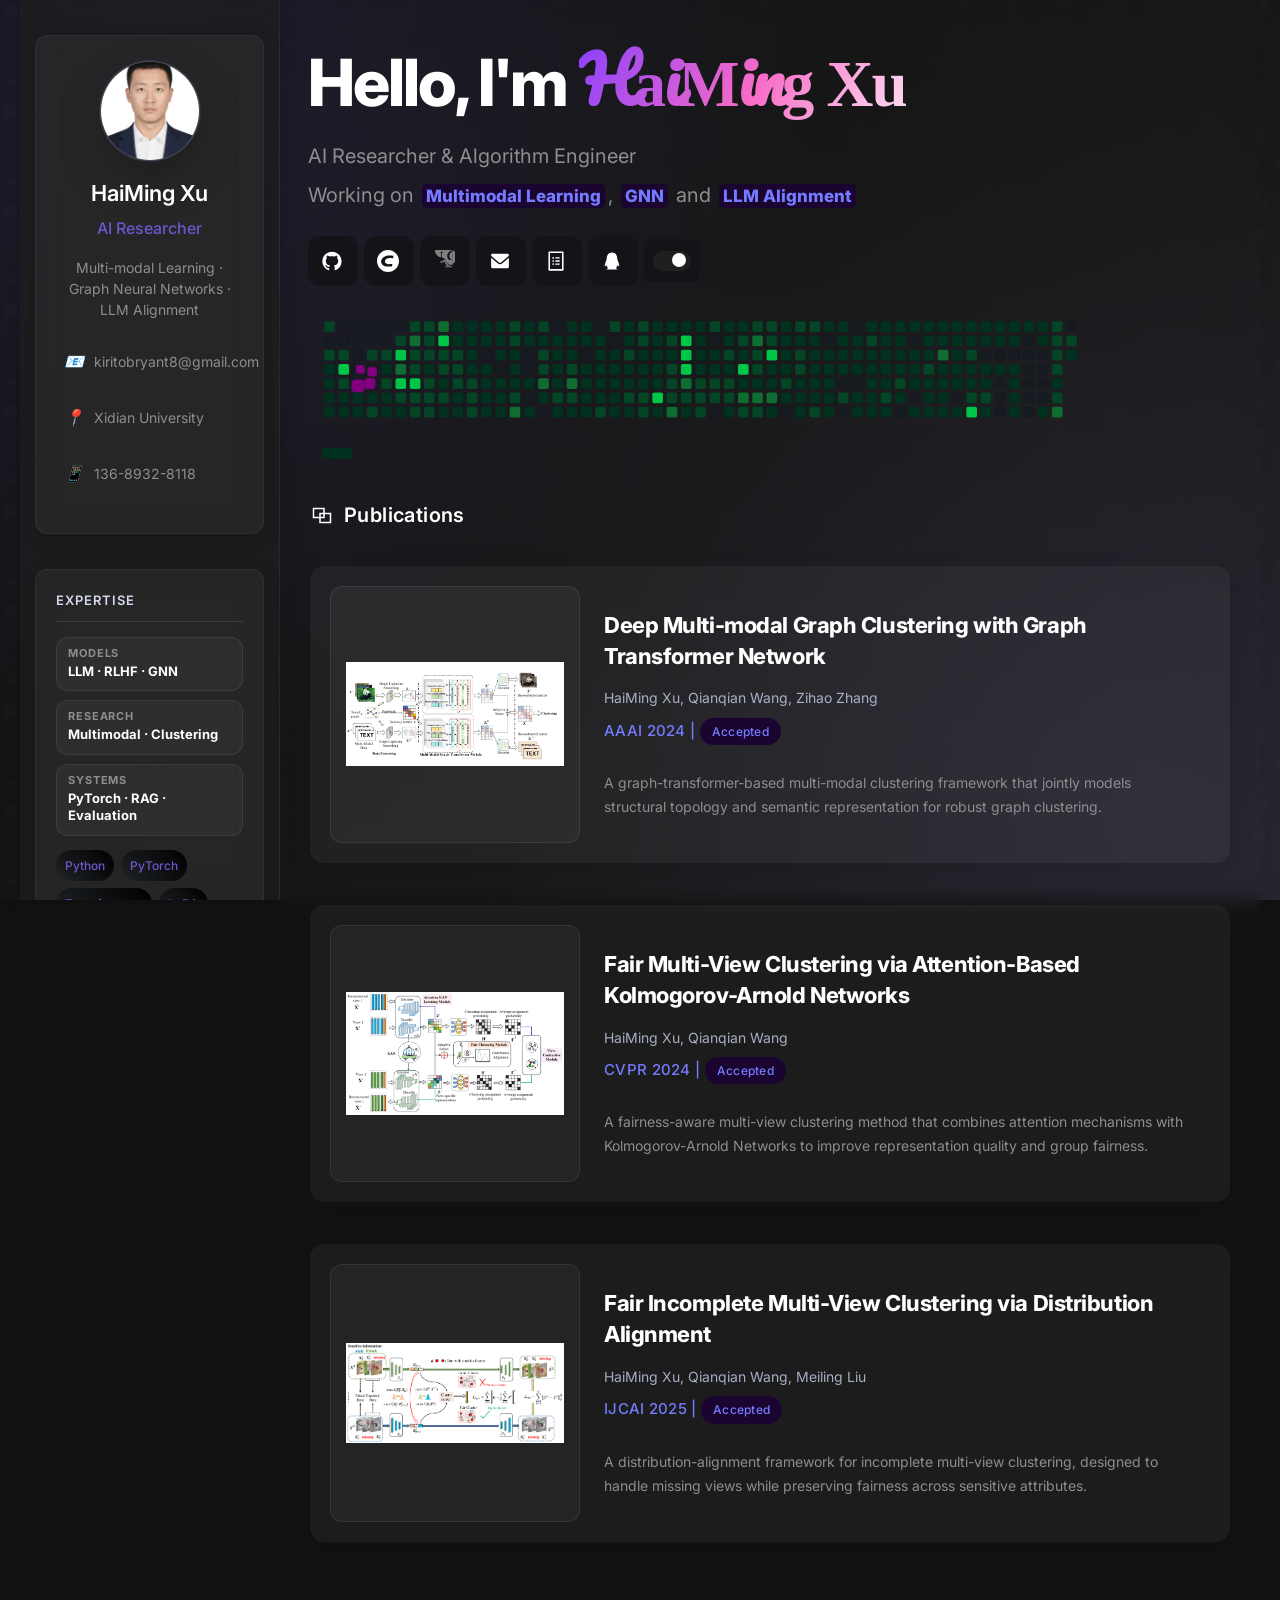
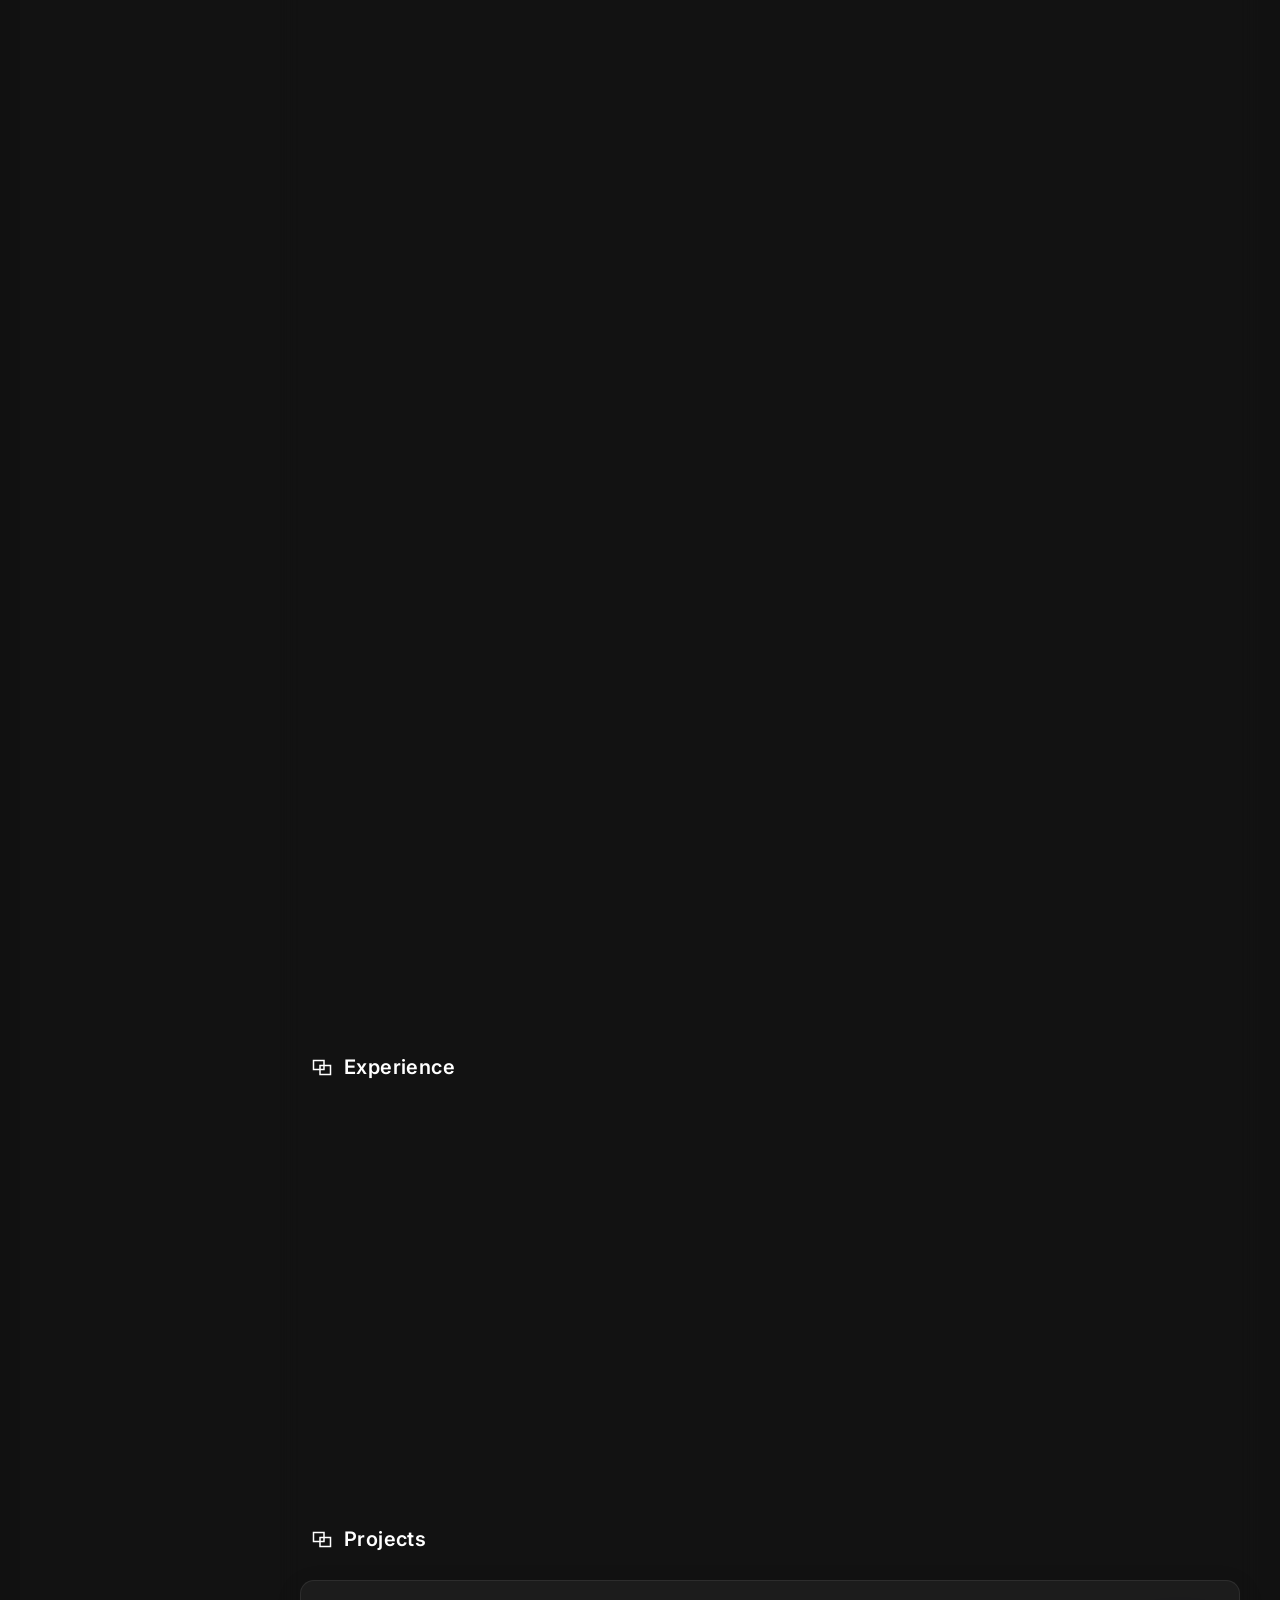
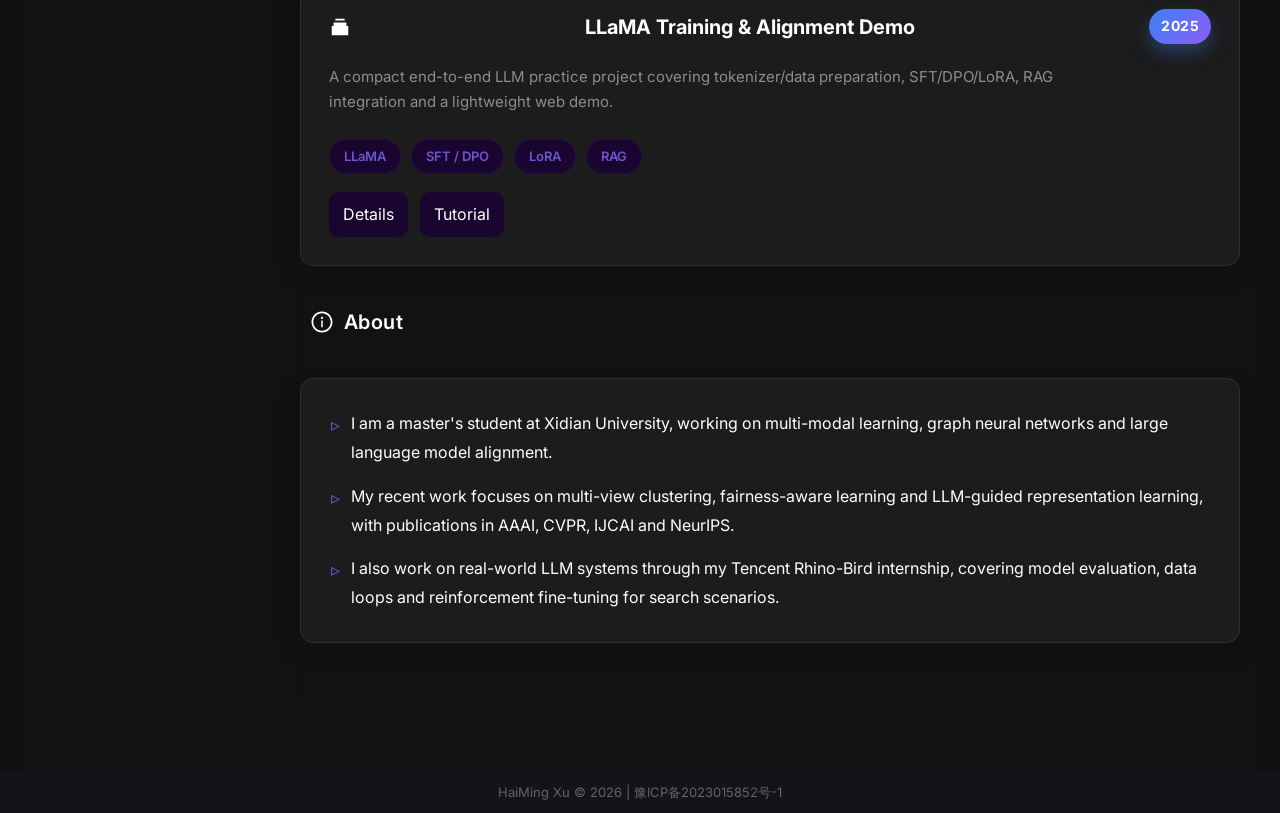
==== index.html @ 6a9a220e "fix: move site files to repo root for GitHub Pages" ====
<!DOCTYPE html>
<html lang="en" data-theme="Dark">

<head class="zyyo.net">

	<meta charset="utf-8">
	<meta http-equiv="X-UA-Compatible" content="IE=edge">
	<title>
		HaiMing Xu | AI Researcher </title>
	<link rel="icon" href="./static/img/favicon.ico">
	<meta name="description" content="HaiMing Xu's personal homepage, focusing on multi-modal learning, graph neural networks and LLM alignment.">
	<meta name="keywords" content="HaiMing Xu,AI Researcher,Multi-modal Learning,Graph Neural Networks,LLM Alignment">
		<meta name="viewport" content="width=device-width, initial-scale=1.0, maximum-scale=1.0, user-scalable=no">
	    <link rel="stylesheet" href="./static/css/style.css">
	    <link rel="stylesheet" href="./static/css/root.css">
		<link rel="stylesheet" href="./static/css/v1-tune.css">
    <link rel="preconnect" href="https://fonts.googleapis.com">
    <link rel="preconnect" href="https://fonts.gstatic.com" crossorigin>
    <link href="https://fonts.googleapis.com/css2?family=Inter:wght@400;500;600;700&display=swap" rel="stylesheet">
	

</head>

<body>
	<div id="particles-js" style="position: fixed; width: 100%; height: 100%; top: 0; left: 0; z-index: -1;"></div>
	<div id="zyyo-loading">
		<div id="zyyo-loading-center">
		</div>
	</div>
	<div class="zyyo-filter"></div>

	<div class="zyyo-main">
		<div class="zyyo-left">
			<!-- 重新设计的左侧栏 -->
			<div class="left-div profile-section">
				<div class="profile-avatar">
					<img src="./static/img/person.jpg" alt="HaiMing Xu">
				</div>
				<h2 class="profile-name">HaiMing Xu</h2>
				<div class="profile-title">AI Researcher</div>
				
				<div class="profile-summary">
					<p>Multi-modal Learning · Graph Neural Networks · LLM Alignment</p>
				</div>
				
				<div class="profile-contact">
					<div class="contact-item">
						<i class="contact-icon">📧</i>
						<span class="contact-text">kiritobryant8@gmail.com</span>
					</div>
					<div class="contact-item">
						<i class="contact-icon">📍</i>
						<span class="contact-text">Xidian University</span>
					</div>
					<div class="contact-item">
						<i class="contact-icon">📱</i>
						<span class="contact-text">136-8932-8118</span>
					</div>
				</div>
			</div>

			<div class="left-div skills-section refined-sidebar">
				<h3 class="section-title">Expertise</h3>
				<div class="stack-list">
					<div class="stack-row"><span>Models</span><b>LLM · RLHF · GNN</b></div>
					<div class="stack-row"><span>Research</span><b>Multimodal · Clustering</b></div>
					<div class="stack-row"><span>Systems</span><b>PyTorch · RAG · Evaluation</b></div>
				</div>
				<div class="skill-tags compact-tags">
					<span class="skill-tag">Python</span>
					<span class="skill-tag">PyTorch</span>
					<span class="skill-tag">Transformers</span>
					<span class="skill-tag">LoRA</span>
					<span class="skill-tag">vLLM</span>
				</div>
			</div>

			<div class="left-div education-section refined-sidebar">
				<h3 class="section-title">Education</h3>
				<div class="timeline premium-timeline">
					<div class="timeline-item">
						<div class="timeline-marker"></div>
						<div class="timeline-content">
							<div class="timeline-date">2024 — Present</div>
							<div class="timeline-title">M.S. Candidate</div>
							<div class="timeline-subtitle">Xidian University · AI Research</div>
						</div>
					</div>
					<div class="timeline-item">
						<div class="timeline-marker"></div>
						<div class="timeline-content">
							<div class="timeline-date">2020 — 2024</div>
							<div class="timeline-title">B.Eng.</div>
							<div class="timeline-subtitle">Data Science & Engineering</div>
						</div>
					</div>
				</div>
			</div>
		</div>
			<div class="zyyo-right">
				<header>
				<div class="index-logo" style="background-image: url(./static/img/person.jpg);">
					<img style="position: absolute;top:-15%;left:-10%;width: 120%; aspect-ratio: 1/1;"
						src="./static/img/logokuang.png">
				</div>
				<div class="welcome">
					Hello, I'm <span class="gradientText">HaiMing Xu</span>
				</div>
					<div class="description">AI Researcher & Algorithm Engineer</div>
					<div class="description">Working on <span class="purpleText textBackground">Multimodal Learning</span>, <span class="purpleText textBackground">GNN</span> and <span class="purpleText textBackground">LLM Alignment</span></div>

				<div class="iconContainer">
						<a class="iconItem" href="https://github.com/kiritobryant" target="_blank" rel="noopener noreferrer" aria-label="Github">
						<svg t="1704870335945" class="icon" viewBox="0 0 1024 1024" version="1.1" xmlns="http://www.w3.org/2000/svg" p-id="2487">
							<path d="M511.6 76.3C264.3 76.2 64 276.4 64 523.5 64 718.9 189.3 885 363.8 946c23.5 5.9 19.9-10.8 19.9-22.2v-77.5c-135.7 15.9-141.2-73.9-150.3-88.9C215 726 171.5 718 184.5 703c30.9-15.9 62.4 4 98.9 57.9 26.4 39.1 77.9 32.5 104 26 5.7-23.5 17.9-44.5 34.7-60.8-140.6-25.2-199.2-111-199.2-213 0-49.5 16.3-95 48.3-131.7-20.4-60.5 1.9-112.3 4.9-120 58.1-5.2 118.5 41.6 123.2 45.3 33-8.9 70.7-13.6 112.9-13.6 42.4 0 80.2 4.9 113.5 13.9 11.3-8.6 67.3-48.8 121.3-43.9 2.9 7.7 24.7 58.3 5.5 118 32.4 36.8 48.9 82.7 48.9 132.3 0 102.2-59 188.1-200 212.9 23.5 23.2 38.1 55.4 38.1 91v112.5c0.8 9 0 17.9 15 17.9 177.1-59.7 304.6-227 304.6-424.1 0-247.2-200.4-447.3-447.5-447.3z"  p-id="2488"></path>
						</svg>
						<div class="iconTip">Github</div>
					</a>
						<a class="iconItem" href="https://blog.csdn.net/kiritobryant?spm=1000.2115.3001.5343" target="_blank" rel="noopener noreferrer" aria-label="CSDN">
						<svg t="1704870588438" class="icon" viewBox="0 0 1024 1024" version="1.1" xmlns="http://www.w3.org/2000/svg" p-id="3174">
							<path d="M512 0c282.784 0 512 229.216 512 512s-229.216 512-512 512S0 794.784 0 512 229.216 0 512 0z m189.952 752l11.2-108.224c-31.904 9.536-100.928 16.128-147.712 16.128-134.464 0-205.728-47.296-195.328-146.304 11.584-110.688 113.152-145.696 232.64-145.696 54.784 0 122.432 8.8 151.296 18.336L768 272.704C724.544 262.24 678.272 256 599.584 256c-203.2 0-388.704 94.88-406.4 263.488C178.336 660.96 303.584 768 535.616 768c80.672 0 138.464-6.432 166.336-16z" p-id="3175"></path>
						</svg>
						<div class="iconTip">CSDN</div>
					</a>
						<a class="iconItem" href="https://scholar.google.com.hk/citations?user=u16NI7QAAAAJ&hl=zh-CN" target="_blank" rel="noopener noreferrer" aria-label="Google Scholar">
						<svg t="1712319361023" class="icon" viewBox="0 0 1024 1024" version="1.1" xmlns="http://www.w3.org/2000/svg">
							<path d="M881.1 702.7c-5.3-9.7-13.3-17.8-25.4-17.8-52.4 0-104.8 0-157.2 0.1-4.5 0-6.3-1.2-7.5-5.8-7.9-29.5-15.2-59.3-25.8-88.1-44.3-120.4-128-201.8-247.5-242.4-7.6-2.6-7.6-2.6-7.9-10.4 0-1.9-0.1-3.8-0.1-5.7 0-58.5 0.1-117-0.1-175.5 0-8.5 2.2-15.9 9.3-21.3 14.7-11.2 29.4-22.4 43.6-34.2 3.3-2.8 4.9-8.3 6.2-12.8 1.7-5.8 0.3-10.5-4.4-13.8-4.3-3-9.1-1.9-13.5 0.6-13.9 8-27.8 16.1-41.7 24.1-1.9 1.1-3.6 2.5-7 4.9 1.8-11.9-2.6-19.1-12.9-19.4-10.3-0.3-14.1 7.6-12.4 19.5-2.3-1.3-3.3-1.6-4.1-2.2-13.4-7.7-26.9-15.4-40.3-23.1-4.7-2.7-9.6-2.3-13.8 1.1-4.2 3.3-5.1 8-3.4 13.1 1.6 4.7 3.9 10.3 7.5 13.2 13.8 11.2 28.2 21.8 42.5 32.6 7.9 5.9 10.3 13.7 10.3 23 0 57.3 0 114.7 0 172 0 2.3 0 4.6-0.2 9.2-3.1-0.5-5.5-0.8-7.8-1.4-81.5-19.2-151-58.7-202.3-123.3-59.8-75.3-84.8-161.5-76.7-257.3 12.9-152.7 95.8-264.9 236.5-322.2 107.6-43.8 216.5-41.8 323.3 4.5 101.8 44.1 173.3 122.8 214.8 227.5 16.6 41.8 25.2 85.5 28.5 130.2 0.5 6.8 0.8 12.2-7.8 14.3-60.4 14.9-114.2 42.2-155.8 89.1-62.9 71-81.7 153.4-56.1 243.5 20.9 73.5 70.8 123.9 142.9 147 25.9 8.3 52.7 12.8 80.7 19.4 0 5.5 0.4 10.3-0.1 15-1.3 13.8-10.7 22.7-25.1 22.8-130.4 0.3-260.8 0.3-391.2 0-19.4 0-29.3-9.7-29.5-29-0.1-10.3-0.1-20.7 0.2-31 0.4-13.8 10.3-25.1 22.4-28.1 9.9-2.4 20.4-3.4 30.6-3.4 121.7-0.2 243.3-0.1 365-0.1 3.3 0 6.6 0 11.8 0-2.3-0.9-3.2-1.3-4.1-1.7-48.2-19.1-82.2-53.7-101-101.9-24.7-63.1-19.5-125.3 12.9-184.4 21.5-39.3 54.2-67.5 92.6-88.9 9.3-5.2 11.1-3.7 11.1 7.1 0 212.2 0 424.3 0 636.5 0 17.4-9.7 27.1-27.2 27.1-90.7 0-181.3 0-272 0.1-4.3 0-8.7 0.4-12.7 1.7-9.9 3.2-15.2 10.9-15.3 21.2 0 10.3 5.3 18.1 15.3 21.3 4.4 1.4 9.2 1.6 13.9 1.6 90.3 0.1 180.7 0 271 0.1 15.7 0 27-8.3 32.4-22.7 3.2-8.7 2.9-18 3-27.1 0.2-230.3 0.1-460.6 0.1-690.9 0-5.2 0-10.5 0.6-15.6 1.9-15.2 9.8-20.6 24.7-17.4 50.1 10.8 95.3 31.6 131.5 69 45.2 46.5 66.4 103.2 62.7 168.8-3.5 62-29.5 114.1-79.9 152.3-8.2 6.3-16.5 12.5-24.9 18.6-3.3 2.4-4.3 5.2-1.3 9.5 5.4 7.9 9.9 16.4 15.1 25.2 47.6 0 95.8 0 144.3 0 0 13.8-0.6 26.9 0.1 39.9 1.8 31.4-16.7 47.8-45.5 45.3-18.3-1.6-34.2-11.7-43.1-28.7-4.8-9.1-7.8-19.1-11.5-28.8zM349.5 513.5c2.8 0.4 4.3 0.7 5.8 0.9 14.8 1.3 29.5 2.2 44.2 4 97.5 12.2 167.6 61.4 209.3 151.2 7.8 16.8 13.5 34.8 19.3 52.5 1.7 5.2 3.5 7.1 9.3 7.1 43.2-0.1 86.3-0.1 129.5 0 2.3 0 4.6 0.3 7 0.5-0.5-4.2-0.6-8.1-1.7-11.8-17.6-59-55.2-101.8-110-129.1-64.9-32.3-133.7-37.6-203.9-22.2-39.4 8.7-75.1 25.5-108.8 47z" fill="#808080"></path>
						</svg>
						<div class="iconTip">谷歌学术</div>
					</a>
						<a class="iconItem" href="mailto:kiritobryant8@gmail.com" aria-label="Mail">
						<svg t="1704870588438" class="icon" viewBox="0 0 1024 1024" version="1.1" xmlns="http://www.w3.org/2000/svg" p-id="3174" >
							<path d="M926.47619 355.644952V780.190476a73.142857 73.142857 0 0 1-73.142857 73.142857H170.666667a73.142857 73.142857 0 0 1-73.142857-73.142857V355.644952l304.103619 257.828572a170.666667 170.666667 0 0 0 220.745142 0L926.47619 355.644952zM853.333333 170.666667a74.044952 74.044952 0 0 1 26.087619 4.778666 72.704 72.704 0 0 1 30.622477 22.186667 73.508571 73.508571 0 0 1 10.678857 17.67619c3.169524 7.509333 5.12 15.652571 5.607619 24.210286L926.47619 243.809524v24.380952L559.469714 581.241905a73.142857 73.142857 0 0 1-91.306666 2.901333l-3.632762-2.925714L97.52381 268.190476v-24.380952a72.899048 72.899048 0 0 1 40.155428-65.292191A72.97219 72.97219 0 0 1 170.666667 170.666667h682.666666z"  p-id="3175"></path>
						</svg>
						<div class="iconTip">Mail</div>
					</a>
					<a class="iconItem" onclick="viewResume('./jianli/resume.pdf')" href="javascript:void(0)">
						<svg t="1705247464964" class="icon" viewBox="0 0 1024 1024" version="1.1" xmlns="http://www.w3.org/2000/svg" p-id="4987" >
							<path d="M832 64H192c-17.7 0-32 14.3-32 32v832c0 17.7 14.3 32 32 32h640c17.7 0 32-14.3 32-32V96c0-17.7-14.3-32-32-32zm-40 824H232V136h560v752zM492 400h184c4.4 0 8-3.6 8-8v-48c0-4.4-3.6-8-8-8H492c-4.4 0-8 3.6-8 8v48c0 4.4 3.6 8 8 8zm0 144h184c4.4 0 8-3.6 8-8v-48c0-4.4-3.6-8-8-8H492c-4.4 0-8 3.6-8 8v48c0 4.4 3.6 8 8 8zm0 144h184c4.4 0 8-3.6 8-8v-48c0-4.4-3.6-8-8-8H492c-4.4 0-8 3.6-8 8v48c0 4.4 3.6 8 8 8zM340 368a40 40 0 1 0 80 0 40 40 0 1 0-80 0zm0 144a40 40 0 1 0 80 0 40 40 0 1 0-80 0zm0 144a40 40 0 1 0 80 0 40 40 0 1 0-80 0z" p-id="4988"></path>
						</svg>
						<div class="iconTip">简历</div>
					</a>
					<a class="iconItem" onclick="pop('./static/img/wxzsm.jpg')" href="javascript:void(0)">
						<svg t="1712319361023" class="icon" viewBox="0 0 1024 1024" version="1.1" xmlns="http://www.w3.org/2000/svg" p-id="1861" ><path d="M824.8 613.2c-16-51.4-34.4-94.6-62.7-165.3C766.5 262.2 689.3 112 511.5 112 331.7 112 256.2 265.2 261 447.9c-28.4 70.8-46.7 113.7-62.7 165.3-34 109.5-23 154.8-14.6 155.8 18 2.2 70.1-82.4 70.1-82.4 0 49 25.2 112.9 79.8 159-26.4 8.1-85.7 29.9-71.6 53.8 11.4 19.3 196.2 12.3 249.5 6.3 53.3 6 238.1 13 249.5-6.3 14.1-23.8-45.3-45.7-71.6-53.8 54.6-46.2 79.8-110.1 79.8-159 0 0 52.1 84.6 70.1 82.4 8.5-1.1 19.5-46.4-14.5-155.8z" p-id="1862"></path></svg>
						<div class="iconTip">微信</div>
					</a>  <a class="switch" href="javascript:void(0)">
						<div class="onoffswitch">
							<input type="checkbox" name="onoffswitch" class="onoffswitch-checkbox" id="myonoffswitch"
								checked>
							<label class="onoffswitch-label" for="myonoffswitch">
								<span class="onoffswitch-inner"></span>
								<span class="onoffswitch-switch"></span>
							</label>
						</div>
					</a>
				</div>

				<div class="tanChiShe">
					<img id="tanChiShe" src="./static/svg/snake-Light.svg" alt="">
				</div>
			</header>

				<content>
				<div class="title">
					<svg t="1705257422086" class="icon" viewBox="0 0 1024 1024" version="1.1" xmlns="http://www.w3.org/2000/svg" p-id="1891">
						<path d="M629.333333 202.666667v213.333333h277.333334v448h-512v-213.333333h-277.333334v-448h512z m213.333334 277.333333h-213.333334v170.666667h-170.666666v149.333333h384v-320z m-277.333334-213.333333h-384v320h213.333334v-170.666667h170.666666v-149.333333z m0 213.333333h-106.666666v106.666667h106.666666v-106.666667z" p-id="1892"></path>
					</svg>
					Publications
				</div>

				<!-- 新的论文展示风格：左侧架构图，右侧信息 -->
				<div class="papers-container">
					<a class="paper-item fade-in-section" href="https://ojs.aaai.org/index.php/AAAI/article/view/32844" target="_blank">
						<div class="paper-image">
							<img src="./static/img/DMGC-GTN.png" alt="Deep Multi-modal Graph Clustering" style="max-height: 180px; object-fit: contain;">
						</div>
						<div class="paper-info">
							<h2>Deep Multi-modal Graph Clustering with Graph Transformer Network</h2>
							<p class="paper-authors">HaiMing Xu, Qianqian Wang, Zihao Zhang</p>
							<p class="paper-conference">AAAI 2024 | <span class="paper-status">Accepted</span></p>
							<p class="paper-abstract">A graph-transformer-based multi-modal clustering framework that jointly models structural topology and semantic representation for robust graph clustering.</p>
						</div>
					</a>

					<a class="paper-item fade-in-section" href="https://cvpr.thecvf.com/virtual/2025/poster/34520" target="_blank">
						<div class="paper-image">
							<img src="./static/img/FMVC.png" alt="Fair Multi-View Clustering" style="max-height: 180px; object-fit: contain;">
						</div>
						<div class="paper-info">
							<h2>Fair Multi-View Clustering via Attention-Based Kolmogorov-Arnold Networks</h2>
							<p class="paper-authors">HaiMing Xu, Qianqian Wang</p>
							<p class="paper-conference">CVPR 2024 | <span class="paper-status">Accepted</span></p>
							<p class="paper-abstract">A fairness-aware multi-view clustering method that combines attention mechanisms with Kolmogorov-Arnold Networks to improve representation quality and group fairness.</p>
						</div>
					</a>

					<a class="paper-item fade-in-section" href="https://www.ijcai.org/proceedings/2025/0710.pdf" target="_blank">
						<div class="paper-image">
							<img src="./static/img/FIMC.png" alt="Fair Incomplete Multi-View Clustering" style="max-height: 180px; object-fit: contain;">
						</div>
						<div class="paper-info">
							<h2>Fair Incomplete Multi-View Clustering via Distribution Alignment</h2>
							<p class="paper-authors">HaiMing Xu, Qianqian Wang, Meiling Liu</p>
							<p class="paper-conference">IJCAI 2025 | <span class="paper-status">Accepted</span></p>
							<p class="paper-abstract">A distribution-alignment framework for incomplete multi-view clustering, designed to handle missing views while preserving fairness across sensitive attributes.</p>
						</div>
					</a>

					<a class="paper-item fade-in-section" href="https://www.ijcai.org/proceedings/2025/0708.pdf" target="_blank">
						<div class="paper-image">
							<img src="./static/img/EMVC.png" alt="Efficient Multi-view Clustering" style="max-height: 180px; object-fit: contain;">
						</div>
						<div class="paper-info">
							<h2>Efficient Multi-view Clustering via Reinforcement Contrastive Learning</h2>
							<p class="paper-authors">HaiMing Xu, Qianqian Wang</p>
							<p class="paper-conference">IJCAI 2025 | <span class="paper-status">Accepted</span></p>
							<p class="paper-abstract">An efficient multi-view clustering approach that introduces reinforcement contrastive learning to reduce redundant training signals and improve clustering performance.</p>
						</div>
					</a>
					<a class="paper-item fade-in-section" href="https://neurips.cc/virtual/2025/poster/115222" target="_blank">
						<div class="paper-image">
							<img src="./static/img/llm-damvc.png" alt="LLM-DAMVC" style="max-height: 180px; object-fit: contain;">
						</div>
						<div class="paper-info">
							<h2>LLM-DAMVC: A Large Language Model Guided Dynamic Agent Multi-View Clustering</h2>
							<p class="paper-authors">HaiMing Xu, Qianqian Wang</p>
							<p class="paper-conference">NeurIPS 2025 | <span class="paper-status">Accepted</span></p>
							<p class="paper-abstract">An LLM-guided dynamic-agent framework for multi-view clustering, using heterogeneous agents, dual-domain contrastive regularization and adaptive feature modulation to move beyond static view fusion.</p>
						</div>
					</a>
					<a class="paper-item fade-in-section" href="https://openreview.net/forum?id=IgpVEMThGn&referrer=%5BAuthor%20Console%5D(%2Fgroup%3Fid%3DAAAI.org%2F2026%2FConference%2FAuthors%23your-submissions)" target="_blank">
						<div class="paper-image">
							<img src="./static/img/AFIMVC.png" alt="AFIMVC" style="max-height: 180px; object-fit: contain;">
						</div>
						<div class="paper-info">
							<h2>Adversarial Fair Incomplete Multi-View Clustering</h2>
							<p class="paper-authors">HaiMing Xu, Qianqian Wang</p>
							<p class="paper-conference">AAAI 2025 | <span class="paper-status">Accepted</span></p>
							<p class="paper-abstract">An adversarial fair incomplete multi-view clustering framework that disentangles sensitive attributes and integrates probabilistic cross-view contrastive learning for robust and fair representations.</p>
						</div>
					</a>
				</div>

				<div class="title">
					<svg t="1705257422086" class="icon" viewBox="0 0 1024 1024" version="1.1" xmlns="http://www.w3.org/2000/svg" p-id="1891">
						<path d="M629.333333 202.666667v213.333333h277.333334v448h-512v-213.333333h-277.333334v-448h512z m213.333334 277.333333h-213.333334v170.666667h-170.666666v149.333333h384v-320z m-277.333334-213.333333h-384v320h213.333334v-170.666667h170.666666v-149.333333z m0 213.333333h-106.666666v106.666667h106.666666v-106.666667z" p-id="1892"></path>
					</svg>
					Experience
				</div>
				<div class="experience-showcase scroll-fade-in">
					<div class="experience-card primary">
						<div class="experience-head">
							<div>
								<span class="experience-kicker">Rhino-Bird Research Intern</span>
								<h3>Tencent Yuanbao Search · LLM Optimization</h3>
								<p>Search-oriented LLM fine-tuning, evaluation and data feedback loop.</p>
							</div>
							<span class="experience-badge">Tencent</span>
						</div>
						<div class="experience-metrics">
							<span>RL Fine-tuning</span><span>Preference Data</span><span>Search Quality</span><span>Eval Pipeline</span>
						</div>
						<ul>
							<li>Built evaluation and error-analysis workflows for relevance, timeliness, authority and answer quality.</li>
							<li>Supported preference-data construction, hard-case mining and reinforcement fine-tuning for search LLM behavior.</li>
							<li>Connected training, inference and evaluation signals into an iteration loop for faster model diagnosis.</li>
						</ul>
					</div>
					<div class="experience-card recognition-card">
						<div class="experience-head">
							<div>
								<span class="experience-kicker">Algorithm Talent Program</span>
								<h3>ByteDance Jindouyun Offer</h3>
								<p>Selected for ByteDance's algorithm talent program before choosing the Tencent research internship track.</p>
							</div>
							<div class="company-logo-block small">
								<img src="./static/img/bytedance-logo.svg" alt="ByteDance">
								<span class="experience-badge muted">ByteDance</span>
							</div>
						</div>
					</div>
				</div>

				<div class="title">
					<svg t="1705257422086" class="icon" viewBox="0 0 1024 1024" version="1.1" xmlns="http://www.w3.org/2000/svg" p-id="1891">
						<path d="M629.333333 202.666667v213.333333h277.333334v448h-512v-213.333333h-277.333334v-448h512z m213.333334 277.333333h-213.333334v170.666667h-170.666666v149.333333h384v-320z m-277.333334-213.333333h-384v320h213.333334v-170.666667h170.666666v-149.333333z m0 213.333333h-106.666666v106.666667h106.666666v-106.666667z" p-id="1892"></path>
					</svg>
					Projects
				</div>
                <div class="projects-grid scroll-fade-in compact-projects">
                    <div class="project-card compact-project" id="llama-project">
                        <div class="project-header">
                            <svg viewBox="0 0 24 24" width="22" height="22" fill="currentColor" aria-hidden="true">
                                <path d="M3 11h18v10H3zM5 7h14v4H5zM7 5h10V3H7z"></path>
                            </svg>
                            <h3 class="project-title">LLaMA Training & Alignment Demo</h3>
                            <span class="project-year">2025</span>
                        </div>
                        <div class="project-description">A compact end-to-end LLM practice project covering tokenizer/data preparation, SFT/DPO/LoRA, RAG integration and a lightweight web demo.</div>
                        <div class="project-tech">
                            <span class="tech-tag">LLaMA</span>
                            <span class="tech-tag">SFT / DPO</span>
                            <span class="tech-tag">LoRA</span>
                            <span class="tech-tag">RAG</span>
                        </div>
                        <div class="project-actions">
                            <a href="javascript:void(0);" class="action-btn" onclick="document.querySelector('#project-modal')?.classList.add('open'); document.body.style.overflow='hidden';" aria-label="View details"><span>Details</span></a>
                            <a href="https://datawhalechina.github.io/happy-llm/#/" class="action-btn" target="_blank" aria-label="Tutorial"><span>Tutorial</span></a>
                        </div>
                    </div>
                </div>
				<div class="title">
					<svg t="1705257823317" class="icon" viewBox="0 0 1024 1024" version="1.1" xmlns="http://www.w3.org/2000/svg" p-id="7833">
						<path d="M512 64C264.6 64 64 264.6 64 512s200.6 448 448 448 448-200.6 448-448S759.4 64 512 64zm0 820c-205.4 0-372-166.6-372-372s166.6-372 372-372 372 166.6 372 372-166.6 372-372 372z" p-id="7834"></path>
						<path d="M464 336a48 48 0 1 0 96 0 48 48 0 1 0-96 0zm72 112h-48c-4.4 0-8 3.6-8 8v272c0 4.4 3.6 8 8 8h48c4.4 0 8-3.6 8-8V456c0-4.4-3.6-8-8-8z" p-id="7835"></path>
					</svg>
					About
				</div>
                <div class="about-me scroll-fade-in">
                    <p>I am a master's student at Xidian University, working on multi-modal learning, graph neural networks and large language model alignment.</p>
                    <p>My recent work focuses on multi-view clustering, fairness-aware learning and LLM-guided representation learning, with publications in AAAI, CVPR, IJCAI and NeurIPS.</p>
                    <p>I also work on real-world LLM systems through my Tencent Rhino-Bird internship, covering model evaluation, data loops and reinforcement fine-tuning for search scenarios.</p>
                </div>

				</content>
		</div>
	</div>
	<footer>
		HaiMing Xu © 2026 |
		<a href="https://beian.miit.gov.cn/">
			豫ICP备2023015852号-1 </a>
	</footer>
	<div class="tc">
		<div onclick="" class="tc-main">
			<img class="tc-img" src="" alt="" srcset="">
		</div>
	</div>

    <!-- 简历查看器 -->
    <div id="resume-viewer" style="display:none; position:fixed; top:0; left:0; width:100%; height:100%; background:rgba(0,0,0,0.9); z-index:1000;">
        <div style="position:relative; width:100%; height:100%;">
            <button onclick="closeResume()" style="position:absolute; top:20px; right:20px; background:white; border:none; border-radius:50%; width:40px; height:40px; font-size:20px; cursor:pointer; z-index:1001;">×</button>
            <iframe id="resume-frame" style="width:100%; height:100%; border:none;"></iframe>
        </div>
    </div>
    <div id="project-modal" class="project-modal">
        <div class="modal-card">
            <button class="modal-close" aria-label="关闭">×</button>
            <h3 class="modal-title">LLaMA Training & Alignment Demo</h3>
            <div class="modal-body">
                <p>A practical LLM demo covering data preparation, tokenizer construction, LLaMA-style training, SFT/DPO/LoRA fine-tuning and RAG-based deployment. It remains a compact engineering practice rather than the main focus of this homepage.</p>
            </div>
        </div>
    </div>
</body>

<!-- Particles.js -->
<script src="https://cdn.jsdelivr.net/particles.js/2.0.0/particles.min.js"></script>
<script src="./static/js/script.js"> </script>

<!-- 项目详情弹窗逻辑 -->
<script>
document.addEventListener('DOMContentLoaded', function() {
    const card = document.getElementById('llama-project');
    const link = card ? card.querySelector('.project-link-icon') : null;
    const modal = document.getElementById('project-modal');
    const closeBtn = modal ? modal.querySelector('.modal-close') : null;
    
    function openModal(e) {
        if (e) e.preventDefault();
        if (!modal) return;
        modal.classList.add('open');
        document.body.style.overflow = 'hidden';
    }
    function closeModal() {
        if (!modal) return;
        modal.classList.remove('open');
        document.body.style.overflow = 'auto';
    }
    if (link) link.addEventListener('click', openModal);
    if (card) {
        card.addEventListener('click', function(e) {
            if (e.target.closest('.project-link-icon')) return;
            openModal();
        });
    }
    if (closeBtn) closeBtn.addEventListener('click', closeModal);
    if (modal) modal.addEventListener('click', function(e) {
        if (e.target === modal) closeModal();
    });
});
</script>


<!-- 添加简历查看功能 -->
<script>
function viewResume(pdfPath) {
    document.getElementById('resume-frame').src = pdfPath;
    document.getElementById('resume-viewer').style.display = 'block';
    document.body.style.overflow = 'hidden';
}

function closeResume() {
    document.getElementById('resume-viewer').style.display = 'none';
    document.body.style.overflow = 'auto';
}
</script>

<!-- 滚动渐入动画逻辑 -->
<script>
document.addEventListener('DOMContentLoaded', function() {
    const scrollElements = Array.from(document.querySelectorAll('.scroll-fade-in'));
    scrollElements.forEach((el, idx) => el.dataset.scrollIndex = idx);
    const observer = new IntersectionObserver((entries) => {
        entries.forEach((entry) => {
            if (entry.isIntersecting) {
                const idx = parseInt(entry.target.dataset.scrollIndex || '0', 10);
                entry.target.style.transitionDelay = ((idx % 4) * 100) + 'ms';
                entry.target.classList.add('is-visible');
                observer.unobserve(entry.target);
            }
        });
    }, { threshold: 0.05 });
    scrollElements.forEach(el => observer.observe(el));
});
</script>



</html>
---- static/css/style.css ----
@font-face {
    font-family: "a";
    /*中文字体*/
    src: url();
    font-display: swap;
}


@font-face {
    font-family: "b";

    src: url(../fonts/Ubuntu-Regular.ttf);
    font-display: swap;
}

@font-face {
    font-family: "title";
    /*英文字体*/
    src: url(../fonts/Pacifico-Regular.ttf);
    font-display: swap;
}

* {
    margin: 0;
    padding: 0;
    box-sizing: border-box;
    user-select: none;
    transition: background-color 0.2s ease;
}

a:hover,
a:link,
a:visited,
a:active,
a:focus {
    text-decoration: none;
    outline: none;
    border: none;
    color: inherit;
    -webkit-tap-highlight-color: rgba(0, 0, 0, 0);
}


/* 设置滚动条样式 */
::-webkit-scrollbar {
    width: 0px;
}

::-webkit-scrollbar-thumb {
    background-color: var(--main_text_color, #000000);
    border-radius: 8px;
    height: 20%;
}

::-webkit-scrollbar-track {
    background-color: var(--main_bg_color, linear-gradient(50deg, #a2d0ff, #ffffff));
}



html[data-theme="Dark"] {
    
    --main-text-color: #fff;
    --gradient:linear-gradient(120deg, rgb(133, 62, 255), #f76cc6 30%, rgb(255, 255, 255) 60%);
    --purple-text-color: #747bff;
    --text-bg-color: rgb(26, 4, 48);
    --item-bg-color: rgb(19, 20, 24);
    --item-hover-color: rgb(19, 23, 27);
    --item-left-title-color: rgb(255, 255, 255);
    --item-left-text-color: rgb(142, 142, 142);
    --footer-text-color: #646464;
    --left-tag-item: linear-gradient(50deg, #1f2327, #000000);
    --card-filter: 0px;
    --back-filter: 0px;
    --back-filter-color: #000000;
    --fill:#ffffff;
}






body {
    height: 100%;
    min-height: 100vh;
    width: 100%;
    position: relative;
    font-family: "b",  "a", sans-serif;
    background: var(--main_bg_color);
    background-repeat: no-repeat;
    background-size: cover;
    background-position: center;
    background-attachment: fixed;
    transition: color 0.1s ease;
    color: var(--main-text-color);

}

#zyyo-loading {
    background: linear-gradient(135deg, var(--primary), var(--secondary));
    background-size: 100%;
    background-position: center;

    height: 100%;
    width: 100%;
    position: fixed;
    z-index: 999999;
    margin-top: 0px;
    top: 0px;
    pointer-events: none;
    opacity: 1;
    display: flex;
    justify-content: center;
    align-items: center;
}



#zyyo-loading-center {
    background: var(--accent);
    height: 150px;
    width: 150px;
    position: relative;
    border-radius: 50%;

    animation: zoom 1s linear infinite;
}

@keyframes zoom {
    0% {
        transform: scale(0);
        opacity: 1;
    }

    50% {
        opacity: 0.5;
    }

    100% {
        transform: scale(1);
        opacity: 0;
    }
}




.zyyo-filter {
    position: fixed;
    width: 100%;
    height: 100%;
    background: var(--back-filter-color);
    backdrop-filter:  blur(var(--back-filter));
    -webkit-backdrop-filter: blur(var(--back-filter));
    z-index: -99999999;
   
}

.zyyo-main {
    width: 100%;
    margin: 0 auto;
    transition: transform 0.5s ease;
    max-width: 1150px;
    position: relative;
    display: flex;
    flex-direction: row;
}


.zyyo-left {
    overflow-y: scroll;
    width: 260px;
    height: 100vh;
    display: flex;
    padding: 0 15px;
    position: sticky;
    top: 0;
    left: 0;
    align-items: center;
    flex-direction: column;
    backdrop-filter: blur(20px);
    -webkit-backdrop-filter: blur(20px);
    background: rgba(var(--primary-rgb), 0.7);
    border-right: 1px solid rgba(var(--text-primary-rgb), 0.05);
    box-shadow: 0 0 20px rgba(0, 0, 0, 0.05);
}

html[data-theme="Dark"] .zyyo-left {
    background: rgba(31, 31, 31, 0.7);
    border-right: 1px solid rgba(255, 255, 255, 0.05);
    box-shadow: 0 0 20px rgba(0, 0, 0, 0.2);
}

.zyyo-left::-webkit-scrollbar {
    display: none;
}


.logo {
    flex-shrink: 0;
    width: 90%;
    position: relative;
    aspect-ratio: 1/1;
    margin-top: 50px;
    background-size: cover;
    border-radius: 50%;
}



.left-div {
    flex-shrink: 0;
    width: 100%;
    border-radius: 13px;
    margin-top: 15px;
    padding: 20px;
    backdrop-filter: blur(var(--card-filter));
    -webkit-backdrop-filter: blur(var(--card-filter));
    background: var(--item-bg-color);
}

.left-des {
    display: flex;
    flex-direction: column;
    justify-content: center;
}

.left-des-item {
    display: flex;
    align-items: center;
    line-height: 20px;
    font-size: 15px;
    margin-bottom: 5px;
    overflow: hidden;
}

.left-des-item i,.left-des-item svg{
    width: 16px;
    height: 16px;
    fill:var(--fill);
   font-size: 18px;
    margin-right: 10px;
}
.left-tag {
    display: flex;
    flex-direction: row;
    flex-wrap: wrap;
    padding: 14px;
}

.left-tag-item {
    display: flex;
    justify-content: center;
    align-items: center;
    height: 28px;
    margin: 0px 5px 5px 0;
    padding: 8px 12px;
    font-size: 13px;
    border-radius: 20px;
    background: var(--left-tag-item);
    color: var(--accent);
    font-weight: 500;
    transition: all 0.3s ease;
    border: 1px solid rgba(var(--accent-rgb), 0.2);
}

.left-tag-item:hover {
    transform: translateY(-3px);
    box-shadow: 0 5px 15px rgba(var(--accent-rgb), 0.15);
    background: rgba(var(--accent-rgb), 0.1);
}

#line {
    width: 100%;
    height: 200px;
    font-size: 13px;
    padding-left: 8px;
    scroll-snap-type: y mandatory;
    overflow-y: scroll;
}

#line li {
    list-style: none;
    position: relative;
    padding: 15px 0px 0px 15px;
    border-left: 2px solid #d5d5d5;
    border-radius: 0;
    scroll-snap-align: end;
    color: var(--main-text-color);
}



.focus {
    width: 8px;
    height: 8px;
    border-radius: 22px;
    background-color: rgb(255 255 255);
    border: 2px solid #fff;
    position: absolute;
    left: -5px;
    top: 50%;
}

#line li:first-child .focus:first-child {
    background-color: #aaffcd;
    animation: focus 1.8s ease infinite;
}

#line::-webkit-scrollbar {
    display: none;
}



.zyyo-right {
    width: calc(100% - 260px);
    display: flex;
    padding: 20px;
  position: relative;
    padding-bottom: 50px;
    flex-direction: column;
}
.welcome {
    animation: float 6s ease-in-out infinite;
    font-size: 65px;
    font-weight: 800;
    margin: 20px 0;
}

.index-logo {
    flex-shrink: 0;
    width: 40%;
    margin-top: 30px;
    position: relative;
    max-width: 200px;
    aspect-ratio: 1/1;
    background-size: cover;
    border-radius: 50%;
    border: 0.5px solid #ffffff;
}
.description {
    font-size: 20px;
    margin-top: 7px;
}



.gradientText {

    -webkit-background-clip: text;
    -webkit-text-fill-color: transparent;
    background-size: 200%;
    background-position: 0%;
    font-family: "title";
    animation: backgroundSizeAnimation 10s ease-in-out infinite;
      background-image:  var(--gradient);
}

@keyframes backgroundSizeAnimation {
    0% {
        background-position: 100%;
    }

    25% {
        background-position: 50%;
    }

    50% {
        background-position: 0%;
    }

    75% {
        background-position: 50%;
    }

    100% {
        background-position: 100%;
    }

}

.purpleText {
    color: var(--purple-text-color);
    font-weight: 800;
}

.textBackground {
    font-weight: 800;
    background: var(--text-bg-color);
    border-radius: 5px;
    font-size: 17px;
    margin: 0 3px;
    padding: 2px 4px;
}

.iconContainer {
    width: 100%;
    height: 60px;
    display: flex;
    align-items: center;
    overflow-x: scroll;
    margin-top: 20px;

}

.iconContainer::-webkit-scrollbar {
    display: none;
}



.iconItem {
    width: 50px;
    height: 50px;
    border-radius: 12px;
    backdrop-filter: blur(10px);
    -webkit-backdrop-filter: blur(10px);
    border: 1px solid rgba(255, 255, 255, 0.1);
    transition: all 0.3s cubic-bezier(0.175, 0.885, 0.32, 1.275);
    display: flex;
    margin-left: 10px;
    align-items: center;
    justify-content: center;
    background: var(--item-bg-color);
}
.iconItem i,.iconItem svg{
    width: 22px;
    height: 22px;
    fill:var(--fill);
    font-size: 22px;
     margin-right: 3px;
}
.switch {
    width: 55px;
    height: 43px;
    box-sizing: border-box;
    border-radius: 7px;
    display: flex;
    margin-left: 10px;
    backdrop-filter: blur(var(--card-filter));-webkit-backdrop-filter: blur(var(--card-filter));
    background: var(--item-bg-color);

    align-items: center;
    justify-content: center;
    transition: width 1s ease, opacity 1s ease, transform 1s ease;
    flex-shrink: 0;
}

.iconTip {
    white-space: nowrap;
    display: none;
}





.iconItem:hover {
    transform: translateY(-5px) scale(1.1);
    box-shadow: 0 10px 20px rgba(0, 0, 0, 0.1);
    background: var(--item-hover-color);
}


.iconItem:hover .iconTip {
    display: block;
}

.switch:hover {
    width: 55px;
    /* transform: translateY(-2px); */
    background: var(--item-hover-color);
}

.tanChiShe {
    width: 85%;
}

.tanChiShe img {
    width: 100%;
    height: 100%;
    object-fit: cover;
}

.title {
    position: relative;
    font-size: 28px;
    font-weight: 700;
    margin: 40px 0 30px;
    padding-bottom: 10px;
    color: var(--item-left-title-color);
}
.title i ,.title svg{
    margin-right: 12px;
    width: 32px;
    height: 32px;
   fill:var(--fill);
}
.title:hover {
    transform: translateY(-5px);
}

.title::after {
    content: '';
    position: absolute;
    left: 0;
    bottom: 0;
    height: 4px;
    width: 60px;
    background: var(--gradient);
    border-radius: 2px;
}

.projectList {
    display: flex;
    flex-wrap: wrap;
}

.projectItem {
    background: var(--item-bg-color);
    border-radius: 12px;
    transition: all 0.4s cubic-bezier(0.175, 0.885, 0.32, 1.275);
    border: 1px solid rgba(255, 255, 255, 0.05);
    padding: 20px;
    margin: 7px;
    display: flex;
    height: 95px;
    width: calc(25% - 15px);
    backdrop-filter: blur(var(--card-filter));-webkit-backdrop-filter: blur(var(--card-filter));
    -webkit-backdrop-filter: blur(var(--card-filter));-webkit-backdrop-filter: blur(var(--card-filter));
    transition: opacity 0.3s ease, background-color 0.3s ease, border 0.3s ease, transform 0.2s ease;
}

.projectItem:hover {
    transform: translateY(-5px);
    box-shadow: 0 15px 30px rgba(0, 0, 0, 0.15);
}

.projectItem.pressed {
    transform: scale(0.9);
    /* 缩小到原来的0.9倍 */
    background-color: var(--item-hover-color);
}

.projectItem:hover .projectItemLeft {
    width: 100%;
}

.projectItem:hover .projectItemRight {
    width: 0%;
}

.projectItem:hover .projectItemRight img {
    transform: rotate(40deg);
}

.projectItem:hover h1 {
    font-size: 18px;
}

.projectItemLeft p {
    font-size: 12px;
    margin-top: 15px;
    color: var(--item-left-text-color);
}


.projectItemLeft h1 {
    font-weight: normal;
    font-size: 16px;
    margin: 0px;

    transition: font-size 0.4s ease;
    color: var(--item-left-title-color);
}

.projectItemLeft {
    transition: width 0.4s ease;
    height: 100%;
    width: 80%;
}


.projectItemRight {
    overflow: hidden;
    transition: width 0.4s ease;
    display: flex;
    justify-content: center;
    align-items: center;
    width: 20%;
    height: 100%;
}

.projectItemRight img {

    height: 39px;
    width: 39px;

}

.skill {
    padding: 25px;
    width: 100%;
}

.skill img {
    width: 100%;
    height: 100%;
    object-fit: cover;
}

.skill #skillWap {
    display: none;
}

footer {
    position: absolute;
    padding: 10px;
    text-align: center;
    width: 100%;
    backdrop-filter: blur(var(--card-filter));
    -webkit-backdrop-filter: blur(var(--card-filter));
    background: var(--item-bg-color);
    color: var(--footer-text-color);
    font-size: 13px;
    bottom: 0;
}

@media (min-width: 800px) {

    .index-logo {
        display: none;
    }
}

@media (max-width: 1150px) {
    .a {
        width: calc(50% - 20px);
    }
.projectItem{
    margin: 10px;
}
    .b {

        width: calc(50% - 20px);


    }
}

@media (max-width: 800px) {
    .zyyo-left {
        display: none;
    }

    .a .projectItemRight {
        display: none;

    }

    .a .projectItemRight img {
        display: none;

    }

    .a .projectItemLeft {
        width: 100%;
    }

    .a {

        width: calc(50% - 18px);
  margin: 9px;

    }

    .b {
        height: 110px;
        margin: 8px 15px;
        width: calc(100% - 30px);
    }



    .zyyo-right {
        width: 100%;
    }

    .tanChiShe {
        width: 100%;
    }

    .description {
        font-size: 4vw;
    }

    .welcome {
        font-size: 10vw;
        margin: 2vw 0;

    }
    .iconContainer {
  
     margin-top: 4vw;

}
.projectItem{
    padding: 10px;
}
    .projectItemLeft p {
        font-size: 13px;
    }

    .projectItemLeft h1 {

        font-size: 18px;
    }

    .projectItem:hover h1 {

        font-size: 20px;

    }

    .skill #skillWap {
        display: block;
    }

    .skill #skillPc {
        display: none;
    }













}





.tc {
    position: fixed;
   
    display: flex;
    visibility: hidden;
    width: 100vw;
    height: 100vh;
    backdrop-filter: blur(10px);
    -webkit-backdrop-filter: blur(10px);
    background: rgba(20, 20, 20, 0.5);
    z-index: 99999;
    align-items: center;
    top: 0;
    justify-content: center;
    flex-direction: column;
}

.tc-main {
    z-index: 100000;
    
    width: 80%;
    max-width: 300px;
    min-height: 200px;
    background-color: #ffffff;
    border-radius: 15px;

    display: flex;
    transition: transform 0.2s linear;
    align-items: center;
    justify-content: center;
    overflow: hidden;
    transform: translateY(30%) scale(0.5);

}

.tc-img {
    width: 100%;
    height: 100%;
}

.tc.active {
    visibility: visible;
}

.tc-main.active {

    transform: translateY(0) scale(1);

}









.onoffswitch {
    position: relative;
    width: 38px;
    height: 20px;
    -webkit-user-select: none;
    -moz-user-select: none;
    -ms-user-select: none;
}

.onoffswitch-checkbox {
    display: none;
}

.onoffswitch-label {
    display: block;
    overflow: hidden;
    cursor: pointer;
    height: 100%;
    border-radius: 50px;
}

.onoffswitch-inner {
    display: flex;
    justify-content: center;
    align-items: center;
    width: 200%;
    height: 100%;
    margin-left: -100%;
    transition: margin 0.2s ease-in 0s;
}

.onoffswitch-inner:before,
.onoffswitch-inner:after {
    display: flex;
    justify-content: center;
    align-items: center;
    float: left;
    width: 50%;
    height: 100%;
    padding: 0;
    font-size: 12px;
    color: white;
    font-family: Trebuchet, Arial, sans-serif;
    font-weight: bold;
    box-sizing: border-box;
}

.onoffswitch-inner:before {
    content: "";
    background-color: rgb(110 110 110 / 50%);
    color: #FFFFFF;
    text-align: left;
}

.onoffswitch-inner:after {
    content: "";
    background-color: #272727;
    color: #FAFAFA;
    text-align: right;
}

.onoffswitch-switch {
    display: block;
    height: 70%;
    aspect-ratio: 1/1;
    background: #FFFFFF;
    position: absolute;
    top: 12.5%;
    bottom: 12.5%;
    right: 5px;

    border-radius: 20px;
    transition: right 0.2s ease-in 0s;
}

.onoffswitch-checkbox:checked+.onoffswitch-label .onoffswitch-inner {
    margin-left: 0;
}

.onoffswitch-checkbox:checked+.onoffswitch-label .onoffswitch-switch {
    right: 50%;
}

/* 添加荣誉奖项样式 */
.honors {
    display: grid;
    grid-template-columns: repeat(auto-fill, minmax(320px, 1fr));
    gap: 30px;
    margin-bottom: 40px;
}

.honor-item {
    background: var(--item-bg-color);
    border-radius: 16px;
    padding: 30px;
    box-shadow: var(--shadow);
    border: 1px solid rgba(255, 255, 255, 0.05);
    transition: all 0.4s cubic-bezier(0.175, 0.885, 0.32, 1.275);
    position: relative;
    overflow: hidden;
    z-index: 1;
}

.honor-item::before {
    content: '';
    position: absolute;
    top: 0;
    left: 0;
    width: 100%;
    height: 100%;
    background: linear-gradient(135deg, rgba(var(--accent-rgb), 0.05), transparent);
    opacity: 0;
    transition: opacity 0.4s ease;
    z-index: -1;
}

.honor-item::after {
    content: '🏆';
    position: absolute;
    top: 20px;
    right: 20px;
    font-size: 24px;
    opacity: 0.2;
    transition: all 0.4s ease;
    transform: rotate(15deg);
}

.honor-item:hover {
    transform: translateY(-10px) scale(1.02);
    box-shadow: 0 20px 40px rgba(0, 0, 0, 0.2);
}

.honor-item:hover::before {
    opacity: 1;
}

.honor-item:hover::after {
    opacity: 1;
    transform: rotate(0deg) scale(1.2);
}

.honor-item h3 {
    font-size: 20px;
    font-weight: 700;
    color: var(--item-left-title-color);
    margin-top: 0;
    margin-bottom: 15px;
    position: relative;
    padding-bottom: 15px;
}

.honor-item h3::after {
    content: '';
    position: absolute;
    bottom: 0;
    left: 0;
    width: 60px;
    height: 3px;
    background: var(--gradient);
    transition: width 0.3s ease;
}

.honor-item:hover h3::after {
    width: 100%;
}

.honor-item p {
    font-size: 15px;
    color: var(--accent);
    margin: 0;
    font-weight: 500;
    display: flex;
    align-items: center;
    transition: transform 0.3s ease;
}

.honor-item p::before {
    content: '🎓';
    margin-right: 8px;
    font-size: 16px;
    opacity: 0.8;
}

.honor-item:hover p {
    transform: translateX(5px);
}

/* 简历查看器样式 */
#resume-viewer button:hover {
    background: #f0f0f0;
}

@media (max-width: 800px) {
    .honor-item {
        width: 100%;
    }
}

/* 研究方向样式 */
.research-areas {
    display: grid;
    grid-template-columns: repeat(auto-fill, minmax(320px, 1fr));
    gap: 30px;
    margin-bottom: 40px;
}

.research-item {
    background: var(--item-bg-color);
    border-radius: 16px;
    padding: 30px;
    box-shadow: var(--shadow);
    border: 1px solid rgba(255, 255, 255, 0.05);
    transition: all 0.4s cubic-bezier(0.19, 1, 0.22, 1);
    position: relative;
    overflow: hidden;
    z-index: 1;
}

.research-item::before {
    content: '';
    position: absolute;
    top: -10px;
    right: -10px;
    width: 80px;
    height: 80px;
    background: var(--gradient);
    opacity: 0.1;
    border-radius: 50%;
    transform: scale(0);
    transition: transform 0.6s cubic-bezier(0.19, 1, 0.22, 1);
    z-index: -1;
}

.research-item:hover {
    transform: translateY(-10px);
    box-shadow: 0 20px 40px rgba(0, 0, 0, 0.2);
}

.research-item:hover::before {
    transform: scale(3);
}

.research-item h3 {
    font-size: 22px;
    font-weight: 700;
    color: var(--item-left-title-color);
    margin-top: 0;
    margin-bottom: 15px;
    position: relative;
    display: inline-block;
}

.research-item h3::after {
    content: '';
    position: absolute;
    bottom: -5px;
    left: 0;
    width: 40px;
    height: 3px;
    background: var(--accent);
    transition: width 0.3s ease;
}

.research-item:hover h3::after {
    width: 100%;
}

.research-item p {
    font-size: 15px;
    color: var(--item-left-text-color);
    line-height: 1.7;
    margin-bottom: 25px;
    position: relative;
    transition: transform 0.3s ease;
}

.research-item:hover p {
    transform: translateX(5px);
}

.research-tags {
    display: flex;
    flex-wrap: wrap;
    gap: 10px;
    margin-top: auto;
}

.research-tags span {
    background: var(--text-bg-color);
    color: var(--accent);
    padding: 8px 16px;
    border-radius: 30px;
    font-size: 13px;
    font-weight: 600;
    transition: all 0.3s ease;
    border: 1px solid rgba(var(--accent-rgb), 0.1);
    position: relative;
    overflow: hidden;
}

.research-tags span::before {
    content: '';
    position: absolute;
    top: 0;
    left: 0;
    width: 100%;
    height: 100%;
    background: linear-gradient(120deg, transparent, rgba(255, 255, 255, 0.3), transparent);
    transform: translateX(-100%);
    transition: transform 0.6s ease;
}

.research-tags span:hover {
    transform: translateY(-5px) scale(1.05);
    box-shadow: 0 5px 15px rgba(var(--accent-rgb), 0.2);
    background: rgba(var(--accent-rgb), 0.15);
}

.research-tags span:hover::before {
    transform: translateX(100%);
}

.courses {
    display: grid;
    grid-template-columns: repeat(auto-fill, minmax(320px, 1fr));
    gap: 30px;
    margin-bottom: 40px;
}

.course-item {
    background: var(--item-bg-color);
    border-radius: 16px;
    padding: 30px;
    box-shadow: var(--card-shadow);
    border: 1px solid var(--card-border);
    transition: all 0.4s cubic-bezier(0.175, 0.885, 0.32, 1.275);
    position: relative;
    overflow: hidden;
    z-index: 1;
}

.course-item::before {
    content: '';
    position: absolute;
    bottom: 0;
    right: 0;
    width: 100px;
    height: 100px;
    background: var(--gradient);
    opacity: 0.05;
    border-radius: 50%;
    transform: translate(30%, 30%) scale(0);
    transition: transform 0.6s cubic-bezier(0.175, 0.885, 0.32, 1.275);
    z-index: -1;
}

.course-item:hover {
    transform: translateY(-10px);
    box-shadow: 0 20px 40px rgba(0, 0, 0, 0.2);
}

.course-item:hover::before {
    transform: translate(30%, 30%) scale(3);
}

.course-item h3 {
    font-size: 20px;
    font-weight: 700;
    color: var(--item-left-title-color);
    margin-top: 0;
    margin-bottom: 15px;
    position: relative;
    display: inline-block;
}

.course-item h3::before {
    content: '📚';
    margin-right: 10px;
    font-size: 20px;
    opacity: 0;
    transform: translateX(-20px);
    transition: all 0.3s ease;
    position: absolute;
    left: -30px;
    top: 0;
}

.course-item:hover h3::before {
    opacity: 1;
    transform: translateX(0);
}

.course-item p {
    font-size: 15px;
    color: var(--item-left-text-color);
    line-height: 1.6;
    margin: 0;
    position: relative;
    padding-left: 0;
    transition: all 0.3s ease;
}

.course-item:hover p {
    padding-left: 10px;
    color: var(--accent-light);
}

.course-item::after {
    content: '';
    position: absolute;
    bottom: 0;
    left: 0;
    width: 0;
    height: 3px;
    background: var(--gradient);
    transition: width 0.4s ease;
}

.course-item:hover::after {
    width: 100%;
}

@media (max-width: 800px) {
    .research-item, .course-item {
        width: 100%;
    }
}

/* 个人信息样式 - 现代化设计 */
.personal-info {
    display: grid;
    grid-template-columns: repeat(auto-fill, minmax(300px, 1fr));
    gap: 20px;
    margin: 30px 0 40px;
}

.info-item {
    display: flex;
    align-items: center;
    gap: 12px;
    background: var(--item-bg-color);
    padding: 16px 20px;
    border-radius: 12px;
    box-shadow: var(--card-shadow);
    border: 1px solid var(--card-border);
    transition: all 0.3s cubic-bezier(0.175, 0.885, 0.32, 1.275);
    position: relative;
    overflow: hidden;
    z-index: 1;
}

.info-item::before {
    content: '';
    position: absolute;
    left: 0;
    bottom: 0;
    width: 0;
    height: 3px;
    background: var(--gradient);
    transition: width 0.4s ease;
    z-index: 0;
}

.info-item:hover {
    transform: translateY(-5px);
    box-shadow: 0 15px 30px rgba(0, 0, 0, 0.15);
}

.info-item:hover::before {
    width: 100%;
}

.info-item svg {
    width: 24px;
    height: 24px;
    fill: var(--item-left-title-color);
    transition: transform 0.3s ease, fill 0.3s ease;
    flex-shrink: 0;
}

.info-item:hover svg {
    transform: scale(1.2);
    fill: var(--accent);
}

.info-item span {
    color: var(--item-left-text-color);
    font-size: 15px;
    font-weight: 500;
    letter-spacing: 0.3px;
    transition: color 0.3s ease;
}

.info-item:hover span {
    color: var(--accent);
}

/* About Me 现代化样式 */
.about-me {
    background: var(--item-bg-color);
    border-radius: 16px;
    padding: 30px;
    margin: 30px 0;
    box-shadow: var(--card-shadow);
    border: 1px solid var(--card-border);
    position: relative;
    overflow: hidden;
    animation: fadeInUp 0.6s ease forwards;
    opacity: 0;
    transition: all 0.3s cubic-bezier(0.175, 0.885, 0.32, 1.275);
}

.about-me::before {
    content: '';
    position: absolute;
    top: 0;
    left: 0;
    width: 100%;
    height: 4px;
    background: var(--gradient);
    transform: scaleX(0);
    transform-origin: left;
    transition: transform 0.5s ease;
}

.about-me:hover {
    transform: translateY(-5px);
    box-shadow: 0 15px 30px rgba(0, 0, 0, 0.15);
}

.about-me:hover::before {
    transform: scaleX(1);
}

.about-me p {
    margin-bottom: 15px;
    line-height: 1.8;
    font-size: 16px;
    color: var(--text-color);
    position: relative;
    padding-left: 20px;
    transition: transform 0.3s ease, color 0.3s ease;
}

.about-me p:last-child {
    margin-bottom: 0;
}

.about-me p::before {
    content: '▹';
    position: absolute;
    left: 0;
    color: var(--accent);
    font-size: 18px;
    line-height: 1.8;
    transition: transform 0.3s ease;
}

.about-me p:hover {
    transform: translateX(5px);
    color: var(--accent);
}

.about-me p:hover::before {
    transform: scale(1.2);
}

/* 技能专长部分增强样式 */
.skills-showcase {
    display: grid;
    grid-template-columns: repeat(auto-fit, minmax(300px, 1fr));
    gap: 2rem;
    margin-top: 3rem;
}

.skills-container {
    display: flex;
    flex-direction: column;
    gap: 25px;
}

.skill-category {
    background: var(--item-bg-color);
    border-radius: 16px;
    padding: 24px;
    box-shadow: var(--shadow);
    border: 1px solid rgba(255, 255, 255, 0.05);
    transition: all 0.4s cubic-bezier(0.175, 0.885, 0.32, 1.275);
}

.skill-category:hover {
    transform: translateY(-8px);
    box-shadow: 0 20px 40px rgba(0, 0, 0, 0.15);
}

.skill-category-header {
    display: flex;
    align-items: center;
    margin-bottom: 20px;
    padding-bottom: 10px;
    border-bottom: 1px solid rgba(125, 125, 125, 0.2);
}

.skill-icon {
    width: 32px;
    height: 32px;
    margin-right: 12px;
    background-size: contain;
    background-repeat: no-repeat;
    background-position: center;
}

.ai-icon {
    background-image: url('data:image/svg+xml;utf8,<svg xmlns="http://www.w3.org/2000/svg" viewBox="0 0 24 24" fill="%23bd34fe"><path d="M12 2C6.48 2 2 6.48 2 12s4.48 10 10 10 10-4.48 10-10S17.52 2 12 2zm0 18c-4.41 0-8-3.59-8-8s3.59-8 8-8 8 3.59 8 8-3.59 8-8 8zm-5-9h10v2H7z"/></svg>');
}

.code-icon {
    background-image: url('data:image/svg+xml;utf8,<svg xmlns="http://www.w3.org/2000/svg" viewBox="0 0 24 24" fill="%23e0321b"><path d="M9.4 16.6L4.8 12l4.6-4.6L8 6l-6 6 6 6 1.4-1.4zm5.2 0l4.6-4.6-4.6-4.6L16 6l6 6-6 6-1.4-1.4z"/></svg>');
}

.data-icon {
    background-image: url('data:image/svg+xml;utf8,<svg xmlns="http://www.w3.org/2000/svg" viewBox="0 0 24 24" fill="%2341d1ff"><path d="M12 3C7.58 3 4 4.79 4 7v10c0 2.21 3.58 4 8 4s8-1.79 8-4V7c0-2.21-3.58-4-8-4zm0 2c3.87 0 6 1.5 6 2s-2.13 2-6 2-6-1.5-6-2 2.13-2 6-2zm0 14c-3.87 0-6-1.5-6-2v-1.68c1.37.71 3.45 1.18 6 1.18s4.63-.47 6-1.18V17c0 .5-2.13 2-6 2zm0-4c-3.87 0-6-1.5-6-2v-1.68c1.37.71 3.45 1.18 6 1.18s4.63-.47 6-1.18V13c0 .5-2.13 2-6 2z"/></svg>');
}

.skill-category h3 {
    color: var(--item-left-title-color);
    font-size: 18px;
    margin: 0;
    font-weight: 600;
}

.skill-items {
    display: flex;
    flex-direction: column;
    gap: 16px;
}

.skill-item {
    display: flex;
    align-items: center;
    gap: 15px;
}

.skill-name {
    color: var(--item-left-text-color);
    font-size: 15px;
    width: 120px;
    flex-shrink: 0;
}

.skill-bar {
    height: 8px;
    background-color: rgba(125, 125, 125, 0.2);
    border-radius: 4px;
    overflow: hidden;
    flex-grow: 1;
    position: relative;
}

.skill-level {
    height: 100%;
    background: var(--skill-gradient);
    border-radius: 4px;
    position: relative;
    overflow: hidden;
}

.skill-level::after {
    content: '';
    position: absolute;
    top: 0;
    left: 0;
    right: 0;
    bottom: 0;
    background: linear-gradient(90deg, 
                               rgba(255, 255, 255, 0.1) 0%, 
                               rgba(255, 255, 255, 0.3) 50%, 
                               rgba(255, 255, 255, 0.1) 100%);
    background-size: 200% 100%;
    animation: shimmer 2s infinite;
}

@keyframes shimmer {
    0% {
        background-position: 200% 0;
    }
    100% {
        background-position: -200% 0;
    }
}

.skill-percent {
    color: var(--purple-text-color);
    font-size: 14px;
    width: 40px;
    text-align: right;
    flex-shrink: 0;
}

/* 技能详情部分 */
.skills-details {
    display: grid;
    grid-template-columns: repeat(2, 1fr);
    gap: 20px;
    margin-top: 10px;
}

.skills-detail-item {
    background-color: var(--item-bg-color);
    border-radius: 12px;
    padding: 20px;
    box-shadow: 0 5px 15px rgba(0, 0, 0, 0.05);
    backdrop-filter: blur(var(--card-filter));
    -webkit-backdrop-filter: blur(var(--card-filter));
    transition: transform 0.3s ease, box-shadow 0.3s ease;
    border: 1px solid rgba(255, 255, 255, 0.1);
}

.skills-detail-item:hover {
    transform: translateY(-5px);
    box-shadow: 0 10px 25px rgba(0, 0, 0, 0.1);
}

.skills-detail-item h4 {
    color: var(--item-left-title-color);
    font-size: 16px;
    margin-top: 0;
    margin-bottom: 10px;
    position: relative;
    padding-left: 15px;
}

.skills-detail-item h4::before {
    content: '';
    position: absolute;
    left: 0;
    top: 50%;
    transform: translateY(-50%);
    width: 6px;
    height: 6px;
    border-radius: 50%;
    background: var(--gradient);
}

.skills-detail-item p {
    color: var(--item-left-text-color);
    font-size: 14px;
    line-height: 1.6;
    margin: 0;
}

/* 全局样式增强 */
.title {
    position: relative;
    margin: 25px 10px 15px;
    font-size: 20px;
    font-weight: 600;
    display: flex;
    align-items: center;
}

.title::after {
    content: '';
    position: absolute;
    bottom: -8px;
    left: 0;
    width: 40px;
    height: 3px;
    background: var(--gradient);
    border-radius: 3px;
}

.title .icon {
    width: 24px;
    height: 24px;
    margin-right: 10px;
    fill: var(--fill);
}

/* 响应式调整 */
@media (max-width: 800px) {
    .skills-details {
        grid-template-columns: 1fr;
    }
    
    .skill-item {
        flex-wrap: wrap;
    }
    
    .skill-name {
        width: 100%;
        margin-bottom: 5px;
    }
    
    .skill-bar {
        width: calc(100% - 55px);
    }
}

/* 增加页面整体质感 */
body {
    background-attachment: fixed;
}

.zyyo-main {
    max-width: 1200px;
    margin: 0 auto;
    box-shadow: 0 10px 30px rgba(0, 0, 0, 0.1);
}

.zyyo-right {
    backdrop-filter: blur(10px);
    -webkit-backdrop-filter: blur(10px);
}

/* 添加滚动动画效果 */
@keyframes fadeInUp {
    from {
        opacity: 0;
        transform: translateY(20px);
    }
    to {
        opacity: 1;
        transform: translateY(0);
    }
}

.research-item, .project-card, .paper-card, .skills-detail-item, .skill-category {
    animation: fadeInUp 0.6s ease forwards;
    opacity: 0;
}

.research-item:nth-child(1), .skill-category:nth-child(1) {
    animation-delay: 0.1s;
}

.research-item:nth-child(2), .skill-category:nth-child(2) {
    animation-delay: 0.2s;
}

.research-item:nth-child(3), .skill-category:nth-child(3) {
    animation-delay: 0.3s;
}

.research-item:nth-child(4), .skill-category:nth-child(4) {
    animation-delay: 0.4s;
}

.skills-detail-item:nth-child(1) {
    animation-delay: 0.5s;
}

.skills-detail-item:nth-child(2) {
    animation-delay: 0.6s;
}

.skills-detail-item:nth-child(3) {
    animation-delay: 0.7s;
}

.skills-detail-item:nth-child(4) {
    animation-delay: 0.8s;
}

/* 论文展示样式 */
.scholar-link {
    margin-left: auto;
    display: flex;
    align-items: center;
    font-size: 14px;
    color: var(--purple-text-color);
    text-decoration: none;
    transition: all 0.3s ease;
}

.scholar-link svg {
    width: 18px;
    height: 18px;
    margin-right: 5px;
}

.scholar-link:hover {
    opacity: 0.8;
}

.papers-container {
    display: flex;
    flex-direction: column;
    gap: 30px;
    padding: 10px;
    margin-bottom: 40px;
}

.paper-item {
    background: var(--item-bg-color);
    border-radius: 16px;
    overflow: hidden;
    box-shadow: var(--shadow);
    transition: all 0.3s ease;
    border: 1px solid rgba(255, 255, 255, 0.05);
    display: flex;
    margin-bottom: 20px;
    max-width: 100%;
    flex-wrap: wrap; /* 允许在小屏幕上换行 */
}

.paper-image {
    width: 250px;
    min-width: 200px;
    padding: 15px;
    background: rgba(0, 0, 0, 0.02);
    display: flex;
    align-items: center;
    justify-content: center;
    flex-shrink: 0;
}

.paper-image img {
    max-width: 100%;
    height: auto;
    object-fit: contain;
    max-height: 200px;
}

.paper-info {
    padding: 20px;
    flex: 1;
    display: flex;
    flex-direction: column;
    min-width: 250px; /* 确保文本区域有足够宽度 */
    overflow: hidden; /* 防止内容溢出 */
}

.paper-info h2 {
    margin-top: 0;
    font-size: 18px;
    font-weight: 600;
    margin-bottom: 12px;
    color: var(--item-left-title-color);
    line-height: 1.4;
    width: 100%;
    overflow-wrap: break-word;
    word-wrap: break-word;
    hyphens: auto;
}

.paper-authors {
    font-size: 14px;
    color: var(--item-left-text-color);
    margin-bottom: 8px;
    width: 100%;
    white-space: normal;
}

.paper-conference {
    font-size: 14px;
    font-weight: 500;
    margin-bottom: 12px;
    color: var(--purple-text-color);
    width: 100%;
    white-space: normal;
}

.paper-status {
    display: inline-block;
    padding: 4px 10px;
    border-radius: 30px;
    font-size: 12px;
    font-weight: 500;
    background: var(--text-bg-color);
    white-space: nowrap;
}

.paper-abstract {
    color: var(--item-left-text-color);
    font-size: 14px;
    line-height: 1.5;
    margin-top: 10px;
    overflow: hidden;
    text-overflow: ellipsis;
    display: -webkit-box;
    -webkit-line-clamp: 3;
    -webkit-box-orient: vertical;
}

/* 响应式调整 */
@media (max-width: 800px) {
    .paper-item {
        flex-direction: column;
    }
    
    .paper-image {
        width: 100%;
        padding: 15px;
        max-height: 180px;
    }

    .paper-info {
        padding: 15px;
    }
    
    .paper-info h2 {
        font-size: 16px;
    }
}

/* 添加全局动画效果 */
@keyframes gradientBG {
    0% { background-position: 0% 50%; }
    50% { background-position: 100% 50%; }
    100% { background-position: 0% 50%; }
}

@keyframes float {
    0% { transform: translateY(0px); }
    50% { transform: translateY(-10px); }
    100% { transform: translateY(0px); }
}

@keyframes pulse {
    0% { transform: scale(1); }
    50% { transform: scale(1.05); }
    100% { transform: scale(1); }
}

/* 增强纸张悬浮效果 */
.paper-item {
    transition: all 0.3s cubic-bezier(0.4, 0, 0.2, 1);
    position: relative;
}

.paper-item::after {
    content: '';
    position: absolute;
    top: 0;
    left: 0;
    width: 100%;
    height: 100%;
    box-shadow: 0 5px 15px rgba(0,0,0,0.3);
    opacity: 0;
    transition: opacity 0.3s ease;
    border-radius: 8px;
    z-index: -1;
}

.paper-item:hover {
    transform: translateY(-5px);
    box-shadow: 0 15px 30px rgba(0, 0, 0, 0.15);
}

.paper-item:hover::after {
    opacity: 1;
}

/* 技能条动画增强 */
.skill-level {
    position: relative;
    overflow: hidden;
}

.skill-level::before {
    content: '';
    position: absolute;
    top: 0;
    left: -100%;
    width: 100%;
    height: 100%;
    background: linear-gradient(
        90deg,
        transparent,
        rgba(255, 255, 255, 0.2),
        transparent
    );
    animation: shimmer 2s infinite;
}

/* 研究方向卡片增强 */
.research-item {
    transition: all 0.3s cubic-bezier(0.4, 0, 0.2, 1);
    position: relative;
    overflow: hidden;
}

.research-item::before {
    content: '';
    position: absolute;
    top: -50%;
    left: -50%;
    width: 200%;
    height: 200%;
    background: radial-gradient(
        circle,
        rgba(255,255,255,0.1) 0%,
        transparent 70%
    );
    transform: rotate(45deg);
    transition: all 0.6s ease;
    opacity: 0;
}

.research-item:hover::before {
    opacity: 1;
    transform: rotate(45deg) translate(-50%, -50%);
}

/* 标题动画效果 */
.title {
    position: relative;
    overflow: hidden;
}

.title::after {
    content: '';
    position: absolute;
    bottom: 0;
    left: 0;
    width: 100%;
    height: 2px;
    background: var(--gradient);
    transform: scaleX(0);
    transform-origin: right;
    transition: transform 0.3s ease;
}

.title:hover::after {
    transform: scaleX(1);
    transform-origin: left;
}

/* 图标悬浮效果增强 */
.iconItem {
    transition: all 0.3s cubic-bezier(0.4, 0, 0.2, 1);
}

.iconItem:hover {
    transform: translateY(-5px) scale(1.1);
}

.iconItem svg {
    transition: all 0.3s ease;
}

.iconItem:hover svg {
    filter: drop-shadow(0 0 5px var(--purple-text-color));
}

/* 技能标签动画 */
.research-tags span {
    display: inline-block;
    padding: 4px 12px;
    border-radius: 30px;
        font-size: 12px;
    font-weight: 500;
    margin: 4px;
    background: var(--text-bg-color);
    color: var(--purple-text-color);
}

.research-tags span:hover {
    transform: scale(1.1);
    background: var(--purple-text-color);
    color: white;
}

/* 滚动渐入效果 */
.fade-in-section {
    opacity: 0;
    transform: translateY(20px);
    transition: all 0.6s ease-out;
}

.fade-in-section.is-visible {
    opacity: 1;
    transform: translateY(0);
}

/* 新增滚动渐入动画样式 */
.scroll-fade-in {
    opacity: 0;
    transform: translateY(30px);
    transition: opacity 0.8s cubic-bezier(0.175, 0.885, 0.32, 1.275), transform 0.8s cubic-bezier(0.175, 0.885, 0.32, 1.275);
}
.scroll-fade-in.is-visible {
    opacity: 1;
    transform: translateY(0);
}

/* 项目卡片右上角链接图标 */
.project-link-icon {
    position: absolute;
    top: 16px;
    right: 16px;
    color: var(--text-secondary);
    transition: all 0.3s ease;
}
.project-link-icon:hover {
    color: var(--accent);
    transform: translateY(-2px) scale(1.05);
}

/* 响应式优化 */
@media (max-width: 800px) {
    .paper-item,
    .research-item,
    .skill-category {
        transform: none !important;
    }

    .paper-item:hover,
    .research-item:hover,
    .skill-category:hover {
        transform: none !important;
    }
}

/* Add modern card effects */
.paper-item {
    background: var(--item-bg-color);
    border-radius: 16px;
    padding: 20px;
    transition: all 0.4s cubic-bezier(0.175, 0.885, 0.32, 1.275);
    position: relative;
    overflow: hidden;
    box-shadow: var(--shadow);
    border: 1px solid rgba(255, 255, 255, 0.05);
    margin-bottom: 24px;
}

.paper-item:hover {
    transform: translateY(-5px);
    box-shadow: 0 15px 30px rgba(0, 0, 0, 0.15);
}

.paper-item::before {
    content: '';
    position: absolute;
    top: 0;
    left: 0;
    width: 100%;
    height: 100%;
    background: linear-gradient(135deg, rgba(100, 255, 218, 0.1), transparent);
    z-index: -1;
    opacity: 0;
    transition: all 0.4s cubic-bezier(0.175, 0.885, 0.32, 1.275);
}

.paper-item:hover::before {
    opacity: 1;
}

/* Enhanced paper info styles */
.paper-info {
    padding: 24px;
}

.paper-info h2 {
    color: var(--item-left-title-color);
    font-size: 22px;
    font-weight: 600;
    margin-bottom: 16px;
    transition: all 0.4s cubic-bezier(0.175, 0.885, 0.32, 1.275);
}

.paper-authors {
    color: var(--item-left-text-color);
    font-size: 14px;
    margin-bottom: 8px;
}

.paper-conference {
    color: var(--purple-text-color);
    font-size: 15px;
    font-weight: 500;
    margin-bottom: 16px;
}

.paper-status {
    background: var(--text-bg-color);
    color: var(--purple-text-color);
    padding: 4px 12px;
    border-radius: 30px;
    font-size: 12px;
    font-weight: 500;
}

.paper-abstract {
    color: var(--item-left-text-color);
    font-size: 1rem;
    line-height: 1.6;
}

/* Add fade-in animation */
.fade-in-section {
    opacity: 0;
    transform: translateY(20vh);
    visibility: hidden;
    transition: opacity 0.6s ease-out, transform 1.2s ease-out;
    will-change: opacity, visibility;
}

.fade-in-section.is-visible {
    opacity: 1;
    transform: none;
    visibility: visible;
}

/* Enhance skill section */
.skills-showcase {
    display: grid;
    grid-template-columns: repeat(auto-fit, minmax(300px, 1fr));
    gap: 2rem;
    margin-top: 3rem;
}

.skill-category {
    background: var(--item-bg-color);
    border-radius: 16px;
    padding: 24px;
    box-shadow: var(--shadow);
    border: 1px solid rgba(255, 255, 255, 0.05);
    transition: all 0.4s cubic-bezier(0.175, 0.885, 0.32, 1.275);
}

.skill-category:hover {
    transform: translateY(-8px);
    box-shadow: 0 20px 40px rgba(0, 0, 0, 0.15);
}

/* Add particle background */
#particles-js {
    position: fixed;
    width: 100%;
    height: 100%;
    top: 0;
    left: 0;
    z-index: -1;
    pointer-events: none;
}

/* Add smooth scrolling */
html {
    scroll-behavior: smooth;
}

/* Enhanced animations */
@keyframes gradientBG {
    0% {
        background-position: 0% 50%;
    }
    50% {
        background-position: 100% 50%;
    }
    100% {
        background-position: 0% 50%;
    }
}

@keyframes float {
    0% {
        transform: translateY(0px);
    }
    50% {
        transform: translateY(-20px);
    }
    100% {
        transform: translateY(0px);
    }
}

@keyframes pulse {
    0% {
        transform: scale(1);
        opacity: 1;
    }
    50% {
        transform: scale(1.05);
        opacity: 0.8;
    }
    100% {
        transform: scale(1);
        opacity: 1;
    }
}



/* 左侧栏整体样式 */
.zyyo-left {
    padding: 20px 15px;
}

.left-div {
    margin-bottom: 20px;
    border-radius: 12px;
    overflow: hidden;
    box-shadow: var(--card-shadow);
    border: var(--profile-card-border);
    background: var(--profile-card-bg);
    transition: all 0.3s ease;
}

.left-div:hover {
    transform: translateY(-5px);
    box-shadow: 0 15px 30px rgba(0, 0, 0, 0.15);
}

/* 个人资料部分 */
.profile-section {
    text-align: center;
    padding: 25px 20px;
}

.profile-avatar {
    width: 100px;
    height: 100px;
    border-radius: 50%;
    overflow: hidden;
    margin: 0 auto 15px;
    border: 3px solid var(--accent);
    box-shadow: 0 5px 15px rgba(0, 0, 0, 0.1);
}

.profile-avatar img {
    width: 100%;
    height: 100%;
    object-fit: cover;
}

.profile-name {
    font-size: 22px;
    font-weight: 600;
    margin: 0 0 5px;
    color: var(--item-left-title-color);
}

.profile-title {
    font-size: 16px;
    color: var(--accent);
    font-weight: 500;
    margin-bottom: 15px;
}

.profile-summary {
    margin-bottom: 20px;
}

.profile-summary p {
    font-size: 14px;
    line-height: 1.5;
    color: var(--item-left-text-color);
    margin: 0;
}

.profile-contact {
    text-align: left;
}

.contact-item {
    display: flex;
    align-items: center;
    margin-bottom: 12px;
    padding: 8px;
    border-radius: 8px;
    transition: all 0.3s ease;
}

.contact-item:hover {
    background: var(--item-hover-color);
    transform: translateX(5px);
}

.contact-icon {
    font-size: 16px;
    margin-right: 10px;
    color: var(--accent);
}

.contact-text {
    font-size: 14px;
    color: var(--item-left-text-color);
}

/* 技能标签部分 */
.skills-section .section-title {
    font-size: 18px;
    font-weight: 600;
    margin: 0 0 15px;
    color: var(--item-left-title-color);
    padding-bottom: 10px;
    border-bottom: 1px solid rgba(255, 255, 255, 0.1);
}

.skill-tags {
    display: flex;
    flex-wrap: wrap;
    gap: 8px;
}

.skill-tag {
    background: var(--left-tag-item);
    color: var(--accent);
    padding: 6px 12px;
    border-radius: 20px;
    font-size: 13px;
    font-weight: 500;
    transition: all 0.3s ease;
}

.skill-tag:hover {
    transform: translateY(-2px);
    box-shadow: 0 5px 15px rgba(0, 0, 0, 0.1);
    background: rgba(var(--accent-rgb), 0.2);
}

/* 教育背景部分 */
.education-section .section-title {
    font-size: 18px;
    font-weight: 600;
    margin: 0 0 15px;
    color: var(--item-left-title-color);
    padding-bottom: 10px;
    border-bottom: 1px solid rgba(255, 255, 255, 0.1);
}

.timeline {
    position: relative;
    padding-left: 20px;
}

.timeline::before {
    content: '';
    position: absolute;
    left: 6px;
    top: 0;
    bottom: 0;
    width: 2px;
    background: var(--accent);
}

.timeline-item {
    position: relative;
    margin-bottom: 20px;
}

.timeline-marker {
    position: absolute;
    left: -26px;
    top: 5px;
    width: 12px;
    height: 12px;
    border-radius: 50%;
    background: var(--accent);
    border: 2px solid var(--primary);
}

.timeline-content {
    padding-left: 10px;
}

.timeline-date {
    font-size: 12px;
    color: var(--accent);
    font-weight: 500;
    margin-bottom: 3px;
}

.timeline-title {
    font-size: 15px;
    font-weight: 600;
    color: var(--item-left-title-color);
    margin-bottom: 2px;
}

.timeline-subtitle {
    font-size: 13px;
    color: var(--item-left-text-color);
}

/* 项目经历网格布局 */
.projects-grid {
    display: grid;
    grid-template-columns: repeat(auto-fit, minmax(420px, 1fr));
    gap: 30px;
    margin-bottom: 40px;
}

.project-card {
    background: var(--item-bg-color);
    border-radius: 16px;
    padding: 28px;
    box-shadow: var(--card-shadow);
    border: 1px solid var(--card-border);
    transition: all 0.4s cubic-bezier(0.165, 0.84, 0.44, 1);
    position: relative;
    overflow: hidden;
    z-index: 1;
}

.project-card::after {
    content: '';
    position: absolute;
    top: 0;
    left: 0;
    width: 100%;
    height: 100%;
    background: linear-gradient(135deg, rgba(var(--accent-rgb), 0.1), transparent);
    opacity: 0;
    z-index: -1;
    transition: opacity 0.4s ease;
}

.project-card:hover {
    transform: translateY(-10px) scale(1.02);
    box-shadow: 0 20px 40px rgba(0, 0, 0, 0.2), 0 0 20px rgba(var(--accent-rgb), 0.35);
    border-color: rgba(var(--accent-rgb), 0.3);
}

.project-card:hover::after {
    opacity: 1;
}

.project-header {
    display: flex;
    justify-content: space-between;
    align-items: center;
    margin-bottom: 20px;
    position: relative;
}

.project-header::before {
    content: '';
    position: absolute;
    left: -28px;
    top: 50%;
    transform: translateY(-50%);
    width: 4px;
    height: 24px;
    background: var(--accent);
    border-radius: 0 4px 4px 0;
    opacity: 0;
    transition: opacity 0.3s ease;
}

.project-card:hover .project-header::before {
    opacity: 1;
}

.project-title {
    font-size: 20px;
    font-weight: 700;
    color: var(--item-left-title-color);
    margin: 0;
    position: relative;
    display: inline-block;
}

.project-year {
    font-size: 14px;
    color: #fff;
    background: linear-gradient(135deg, #3b82f6, #8b5cf6);
    padding: 6px 12px;
    border-radius: 999px;
    font-weight: 700;
    letter-spacing: 0.4px;
    box-shadow: 0 8px 18px rgba(59, 130, 246, 0.35);
    transition: all 0.3s ease;
}

.project-card:hover .project-year {
    transform: translateY(-1px) scale(1.08);
    box-shadow: 0 12px 22px rgba(59, 130, 246, 0.45);
}

.project-description {
    font-size: 15px;
    color: var(--item-left-text-color);
    line-height: 1.6;
    margin-bottom: 24px;
    position: relative;
    padding-left: 0;
    transition: padding-left 0.3s ease;
}

.project-card:hover .project-description {
    padding-left: 8px;
}

.project-tech {
    display: flex;
    flex-wrap: wrap;
    gap: 10px;
    margin-top: auto;
}

.tech-tag {
    background: var(--text-bg-color);
    color: var(--accent);
    padding: 6px 14px;
    border-radius: 20px;
    font-size: 13px;
    font-weight: 600;
    transition: all 0.3s ease;
    border: 1px solid rgba(var(--accent-rgb), 0.1);
}

.tech-tag:hover {
    transform: translateY(-3px);
    box-shadow: 0 5px 15px rgba(var(--accent-rgb), 0.2);
    background: rgba(var(--accent-rgb), 0.15);
}

.project-meta-grid {
    display: grid;
    grid-template-columns: 1fr 1fr;
    gap: 18px 24px;
    margin-top: 18px;
}
.meta-section {
    background: var(--text-bg-color);
    border: 1px solid var(--card-border);
    border-radius: 12px;
    padding: 14px 16px;
}
.meta-title {
    font-size: 15px;
    font-weight: 700;
    color: var(--item-left-title-color);
    margin: 0 0 10px 0;
}
.meta-list {
    list-style: none;
    padding: 0;
    margin: 0;
    display: grid;
    gap: 6px;
}
.meta-list li {
    position: relative;
    padding-left: 14px;
    color: var(--item-left-text-color);
    font-size: 14px;
    line-height: 1.6;
}
.meta-list li::before {
    content: '•';
    position: absolute;
    left: 0;
    color: var(--accent);
}
.project-actions {
    margin-top: 18px;
    display: flex;
    gap: 12px;
    flex-wrap: wrap;
}
.action-btn {
    display: inline-flex;
    align-items: center;
    gap: 6px;
    padding: 10px 14px;
    border-radius: 10px;
    background: var(--text-bg-color);
    color: var(--accent);
    border: 1px solid rgba(var(--accent-rgb), 0.25);
    cursor: pointer;
    transition: all 0.3s ease;
}
.action-btn:hover {
    transform: translateY(-2px);
    background: rgba(var(--accent-rgb), 0.15);
}

@media (max-width: 900px) {
    .project-meta-grid {
        grid-template-columns: 1fr;
    }
}

.chapter-chips {
    display: flex;
    flex-wrap: wrap;
    gap: 10px;
    margin-top: 12px;
}
.chapter-chip {
    display: inline-flex;
    align-items: center;
    padding: 8px 12px;
    border-radius: 999px;
    background: var(--text-bg-color);
    color: var(--item-left-title-color);
    font-size: 13px;
    font-weight: 600;
    border: 1px solid var(--card-border);
    transition: all 0.3s ease;
}
.chapter-chip:hover {
    transform: translateY(-2px);
    background: rgba(var(--accent-rgb), 0.12);
    border-color: rgba(var(--accent-rgb), 0.35);
    color: var(--accent);
}
.kpi-grid {
    display: grid;
    grid-template-columns: repeat(auto-fit, minmax(180px, 1fr));
    gap: 14px;
    margin-top: 16px;
}
.kpi-card {
    display: flex;
    align-items: center;
    gap: 10px;
    padding: 14px;
    border-radius: 12px;
    background: var(--item-bg-color);
    border: 1px solid var(--card-border);
    box-shadow: var(--card-shadow);
    transition: transform 0.25s ease, box-shadow 0.25s ease;
}
.kpi-card:hover {
    transform: translateY(-3px);
    box-shadow: 0 12px 24px rgba(0, 0, 0, 0.18);
}
.kpi-emoji {
    font-size: 18px;
    line-height: 1;
}
.kpi-text {
    display: grid;
    gap: 2px;
}
.kpi-title {
    font-size: 14px;
    font-weight: 700;
    color: var(--item-left-title-color);
}
.kpi-subtext {
    font-size: 12px;
    color: var(--item-left-text-color);
}

/* 项目详情弹窗 */
.project-modal {
    position: fixed;
    inset: 0;
    background: rgba(0, 0, 0, 0.55);
    display: none;
    align-items: center;
    justify-content: center;
    z-index: 1000;
    backdrop-filter: blur(var(--back-filter));
    -webkit-backdrop-filter: blur(var(--back-filter));
}
.project-modal.open {
    display: flex;
}
.modal-card {
    position: relative;
    width: min(720px, 92vw);
    max-height: 80vh;
    overflow: auto;
    background: var(--item-bg-color);
    color: var(--main-text-color);
    border: 1px solid var(--card-border);
    border-radius: 16px;
    box-shadow: var(--card-shadow);
    padding: 24px 28px;
}
.modal-close {
    position: absolute;
    top: 10px;
    right: 12px;
    border: none;
    background: transparent;
    color: var(--item-left-text-color);
    font-size: 24px;
    cursor: pointer;
    line-height: 1;
}
.modal-title {
    font-size: 20px;
    font-weight: 700;
    margin: 0 0 12px 0;
    color: var(--item-left-title-color);
}
.modal-body {
    color: var(--item-left-text-color);
    line-height: 1.8;
    font-size: 15px;
}

/* 专业技能网格布局 - 现代化设计 */
.skills-grid {
    display: grid;
    grid-template-columns: repeat(auto-fill, minmax(220px, 1fr));
    gap: 15px;
    margin-bottom: 30px;
}

.skill-category {
    background: var(--item-bg-color);
    border-radius: 12px;
    padding: 18px;
    box-shadow: var(--card-shadow);
    border: 1px solid var(--card-border);
    transition: all 0.3s cubic-bezier(0.175, 0.885, 0.32, 1.275);
    position: relative;
    overflow: hidden;
    display: flex;
    flex-direction: column;
    justify-content: space-between;
}

.skill-category::before {
    content: '';
    position: absolute;
    top: 0;
    left: 0;
    width: 100%;
    height: 3px;
    background: var(--skill-gradient);
    transform: scaleX(0);
    transform-origin: left;
    transition: transform 0.4s ease;
}

.skill-category::after {
    content: '';
    position: absolute;
    bottom: 0;
    right: 0;
    width: 30%;
    height: 30%;
    background: radial-gradient(circle at bottom right, var(--accent-transparent), transparent 70%);
    opacity: 0;
    transition: opacity 0.4s ease;
    pointer-events: none;
}

.skill-category:hover {
    transform: translateY(-5px);
    box-shadow: 0 12px 20px rgba(0, 0, 0, 0.15);
}

.skill-category:hover::before {
    transform: scaleX(1);
}

.skill-category:hover::after {
    opacity: 0.7;
}

.skill-header {
    display: flex;
    align-items: center;
    margin-bottom: 15px;
    position: relative;
}

.skill-icon {
    width: 28px;
    height: 28px;
    margin-right: 12px;
    color: var(--accent);
    filter: drop-shadow(0 2px 3px rgba(var(--accent-rgb), 0.3));
    transition: all 0.3s ease;
    flex-shrink: 0;
}

.skill-category:hover .skill-icon {
    transform: scale(1.1) rotate(5deg);
    color: var(--primary-color);
}

.skill-header h3 {
    font-size: 16px;
    font-weight: 600;
    color: var(--item-left-title-color);
    margin: 0;
    letter-spacing: 0.3px;
    transition: color 0.3s ease;
    white-space: nowrap;
    overflow: hidden;
    text-overflow: ellipsis;
}

.skill-category:hover .skill-header h3 {
    color: var(--accent);
}

.skill-progress {
    display: flex;
    align-items: center;
    margin-top: auto;
}

.skill-name {
    font-size: 13px;
    font-weight: 500;
    color: var(--item-left-text-color);
    margin-bottom: 4px;
    display: block;
    opacity: 0.9;
}

.skill-bar {
    flex: 1;
    height: 6px;
    background: rgba(125, 125, 125, 0.08);
    border-radius: 6px;
    overflow: hidden;
    box-shadow: inset 0 1px 2px rgba(0, 0, 0, 0.05);
}

.skill-fill {
    height: 100%;
    background: var(--skill-gradient);
    border-radius: 6px;
    transition: width 1s cubic-bezier(0.25, 0.46, 0.45, 0.94);
    position: relative;
    overflow: hidden;
    transform-origin: left;
    transform: scaleX(0.3);
}

.skill-category:hover .skill-fill {
    transform: scaleX(1);
}

.skill-fill::after {
    content: '';
    position: absolute;
    top: 0;
    left: 0;
    width: 100%;
    height: 100%;
    background: linear-gradient(90deg, transparent, rgba(255, 255, 255, 0.2), transparent);
    animation: shimmer 1.5s infinite;
}

@keyframes shimmer {
    0% { transform: translateX(-100%); }
    100% { transform: translateX(100%); }
}

.skill-percent {
    font-size: 12px;
    color: var(--accent);
    font-weight: 600;
    margin-left: 8px;
    min-width: 35px;
    text-align: right;
    opacity: 0.7;
    transform: translateX(0);
    transition: all 0.3s ease;
}

.skill-category:hover .skill-percent {
    opacity: 1;
    transform: scale(1.1);
}

/* 响应式设计 */
@media (max-width: 1150px) {
    .projects-grid {
        grid-template-columns: repeat(auto-fit, minmax(250px, 1fr));
    }

    .skills-grid {
        grid-template-columns: repeat(auto-fill, minmax(180px, 1fr));
        gap: 12px;
    }
}

@media (max-width: 900px) {
    .skills-grid {
        grid-template-columns: repeat(2, 1fr);
        gap: 10px;
    }
}

@media (max-width: 800px) {
    .projects-grid {
        grid-template-columns: 1fr;
    }

    .skills-grid {
        grid-template-columns: repeat(2, 1fr);
        gap: 10px;
    }

    .zyyo-left {
        width: 100%;
        height: auto;
        position: relative;
    }

    .zyyo-right {
        width: 100%;
    }
}

/* 可视化技能展示样式 */
.skills-visualization {
    display: grid;
    grid-template-columns: 1fr 1fr;
    gap: 30px;
    margin-top: 20px;
}

.skill-chart-container {
    background: var(--item-bg-color);
    border-radius: 15px;
    padding: 25px;
    backdrop-filter: blur(var(--card-filter));
    -webkit-backdrop-filter: blur(var(--card-filter));
    border: 1px solid rgba(255, 255, 255, 0.1);
    transition: all 0.3s ease;
    position: relative;
    overflow: hidden;
}

.skill-chart-container::before {
    content: '';
    position: absolute;
    top: 0;
    left: 0;
    right: 0;
    height: 3px;
    background: var(--skill-gradient, linear-gradient(90deg, #667eea 0%, #764ba2 100%));
    opacity: 0.8;
}

.skill-chart-container:hover {
    transform: translateY(-5px);
    box-shadow: 0 15px 35px rgba(0, 0, 0, 0.1);
    border-color: rgba(var(--accent-rgb), 0.3);
}

.skill-chart-container.full-width {
    grid-column: 1 / -1;
}

.chart-title {
    font-size: 18px;
    font-weight: 600;
    margin-bottom: 20px;
    color: var(--item-left-title-color);
    text-align: center;
    position: relative;
}

.chart-title::after {
    content: '';
    position: absolute;
    bottom: -8px;
    left: 50%;
    transform: translateX(-50%);
    width: 40px;
    height: 2px;
    background: var(--accent);
    border-radius: 1px;
}

/* 雷达图样式 */
.radar-chart-wrapper {
    display: flex;
    justify-content: center;
    align-items: center;
    height: 300px;
}

#skillRadarChart {
    max-width: 100%;
    max-height: 100%;
}

/* 环形图样式 */
.circular-charts {
    display: grid;
    grid-template-columns: 1fr 1fr;
    gap: 25px;
    justify-items: center;
    padding: 10px;
}

.circular-chart {
    display: flex;
    flex-direction: column;
    align-items: center;
    width: 130px;
    position: relative;
}

.circular-chart-svg {
    width: 110px;
    height: 110px;
    transform: rotate(-90deg);
    margin-bottom: 15px;
    filter: drop-shadow(0 4px 8px rgba(0, 0, 0, 0.1));
}

.circle-bg {
    fill: none;
    stroke: rgba(255, 255, 255, 0.15);
    stroke-width: 3;
}

.circle {
    fill: none;
    stroke-width: 3;
    stroke-linecap: round;
    stroke-dashoffset: 0;
    transition: stroke-dasharray 1.5s cubic-bezier(0.4, 0, 0.2, 1);
    filter: drop-shadow(0 0 8px rgba(102, 126, 234, 0.4));
}

.circular-chart[data-skill="人工智能"] .circle {
    stroke: url(#gradient1);
}

.circular-chart[data-skill="编程语言"] .circle {
    stroke: url(#gradient2);
}

.circular-chart[data-skill="大数据"] .circle {
    stroke: url(#gradient3);
}

.circular-chart[data-skill="云计算"] .circle {
    stroke: url(#gradient4);
}

.percentage {
    fill: #ffffff;
    font-size: 10px;
    font-weight: 700;
    text-anchor: middle;
    transform: rotate(90deg);
    text-shadow: 0 1px 2px rgba(0, 0, 0, 0.3);
}

.chart-label {
    font-size: 14px;
    font-weight: 600;
    color: var(--item-left-title-color);
    text-align: center;
    margin-top: 5px;
    text-shadow: 0 1px 2px rgba(0, 0, 0, 0.1);
}

/* 技能标签云样式 - 现代卡片式设计 */
.skill-cloud {
    display: grid;
    grid-template-columns: repeat(auto-fit, minmax(140px, 1fr));
    gap: 16px;
    padding: 30px;
    min-height: 280px;
    background: 
        linear-gradient(135deg, rgba(248, 250, 252, 0.95) 0%, rgba(241, 245, 249, 0.98) 100%),
        radial-gradient(circle at 20% 20%, rgba(99, 102, 241, 0.08) 0%, transparent 50%),
        radial-gradient(circle at 80% 80%, rgba(59, 130, 246, 0.06) 0%, transparent 50%);
    border-radius: 20px;
    border: 1px solid rgba(226, 232, 240, 0.8);
    position: relative;
    overflow: hidden;
}

.skill-cloud::before {
    content: '';
    position: absolute;
    top: 0;
    left: 0;
    right: 0;
    bottom: 0;
    background: 
        radial-gradient(1px 1px at 25px 25px, rgba(99, 102, 241, 0.1), transparent),
        radial-gradient(1px 1px at 75px 75px, rgba(59, 130, 246, 0.08), transparent);
    background-size: 100px 100px;
    animation: floatingDots 20s linear infinite;
    pointer-events: none;
}

@keyframes floatingDots {
    0% { transform: translateY(0); }
    100% { transform: translateY(-100px); }
}

.skill-cloud .skill-tag {
    display: flex;
    align-items: center;
    justify-content: center;
    padding: 12px 16px;
    border-radius: 12px;
    font-weight: 600;
    font-size: calc(12px + var(--size-factor, 0) * 4px);
    transition: all 0.3s cubic-bezier(0.175, 0.885, 0.32, 1.275);
    cursor: pointer;
    position: relative;
    overflow: hidden;
    border: 1px solid rgba(255, 255, 255, 0.8);
    backdrop-filter: blur(10px);
    -webkit-backdrop-filter: blur(10px);
    text-align: center;
    min-height: 44px;
    box-shadow: 
        0 2px 8px rgba(0, 0, 0, 0.06),
        0 1px 3px rgba(0, 0, 0, 0.1);
}

.skill-cloud .skill-tag[data-weight="95"],
.skill-cloud .skill-tag[data-weight="90"] {
    background: linear-gradient(135deg, rgba(99, 102, 241, 0.9), rgba(139, 92, 246, 0.85));
    color: white;
    border-color: rgba(99, 102, 241, 0.3);
    box-shadow: 
        0 4px 15px rgba(99, 102, 241, 0.25),
        0 2px 8px rgba(0, 0, 0, 0.1);
}

.skill-cloud .skill-tag[data-weight="85"] {
    background: linear-gradient(135deg, rgba(59, 130, 246, 0.9), rgba(37, 99, 235, 0.85));
    color: white;
    border-color: rgba(59, 130, 246, 0.3);
    box-shadow: 
        0 4px 15px rgba(59, 130, 246, 0.25),
        0 2px 8px rgba(0, 0, 0, 0.1);
}

.skill-cloud .skill-tag[data-weight="80"] {
    background: linear-gradient(135deg, rgba(16, 185, 129, 0.9), rgba(5, 150, 105, 0.85));
    color: white;
    border-color: rgba(16, 185, 129, 0.3);
    box-shadow: 
        0 4px 15px rgba(16, 185, 129, 0.25),
        0 2px 8px rgba(0, 0, 0, 0.1);
}

.skill-cloud .skill-tag[data-weight="75"] {
    background: linear-gradient(135deg, rgba(245, 158, 11, 0.9), rgba(217, 119, 6, 0.85));
    color: white;
    border-color: rgba(245, 158, 11, 0.3);
    box-shadow: 
        0 4px 15px rgba(245, 158, 11, 0.25),
        0 2px 8px rgba(0, 0, 0, 0.1);
}

.skill-cloud .skill-tag::before {
    content: '';
    position: absolute;
    top: 0;
    left: -100%;
    width: 100%;
    height: 100%;
    background: linear-gradient(90deg, transparent, rgba(255, 255, 255, 0.2), transparent);
    transition: left 0.5s ease;
}

.skill-cloud .skill-tag::after {
    content: attr(data-weight) '%';
    position: absolute;
    top: -8px;
    right: -8px;
    background: rgba(255, 255, 255, 0.95);
    color: #374151;
    font-size: 10px;
    font-weight: 700;
    padding: 2px 6px;
    border-radius: 8px;
    border: 1px solid rgba(209, 213, 219, 0.8);
    box-shadow: 0 2px 4px rgba(0, 0, 0, 0.1);
    opacity: 0;
    transform: scale(0.8);
    transition: all 0.3s ease;
}

.skill-cloud .skill-tag:hover {
    transform: translateY(-3px) scale(1.02);
    box-shadow: 
        0 8px 25px rgba(0, 0, 0, 0.15),
        0 4px 12px rgba(0, 0, 0, 0.1);
    border-color: rgba(255, 255, 255, 0.9);
}

.skill-cloud .skill-tag:hover::before {
    left: 100%;
}

.skill-cloud .skill-tag:hover::after {
    opacity: 1;
    transform: scale(1);
}

/* 3D技能球体可视化样式 */
.skill-universe {
    padding: 30px;
    background: linear-gradient(135deg, rgba(248, 250, 252, 0.95) 0%, rgba(241, 245, 249, 0.98) 100%);
    border: 1px solid rgba(226, 232, 240, 0.8);
    border-radius: 20px;
    position: relative;
    overflow: hidden;
    min-height: 500px;
    box-shadow: 
        0 4px 20px rgba(0, 0, 0, 0.08),
        inset 0 1px 0 rgba(255, 255, 255, 0.9);
}

.skill-universe::before {
    content: '';
    position: absolute;
    top: 0;
    left: 0;
    right: 0;
    bottom: 0;
    background: 
        radial-gradient(2px 2px at 20px 30px, rgba(99, 102, 241, 0.15), transparent),
        radial-gradient(2px 2px at 40px 70px, rgba(139, 92, 246, 0.12), transparent),
        radial-gradient(1px 1px at 90px 40px, rgba(59, 130, 246, 0.18), transparent),
        radial-gradient(1px 1px at 130px 80px, rgba(16, 185, 129, 0.15), transparent),
        radial-gradient(2px 2px at 160px 30px, rgba(245, 101, 101, 0.12), transparent);
    background-repeat: repeat;
    background-size: 200px 100px;
    animation: starfield 20s linear infinite;
    pointer-events: none;
}

@keyframes starfield {
    0% { transform: translateY(0); }
    100% { transform: translateY(-100px); }
}

.skill-sphere-container {
    display: grid;
    grid-template-columns: repeat(2, 1fr);
    gap: 40px;
    position: relative;
    z-index: 1;
}

.skill-sphere {
    position: relative;
    width: 200px;
    height: 200px;
    margin: 0 auto;
    perspective: 1000px;
    transform-style: preserve-3d;
}

.sphere-core {
    position: absolute;
    top: 50%;
    left: 50%;
    width: 60px;
    height: 60px;
    transform: translate(-50%, -50%);
    border-radius: 50%;
    background: radial-gradient(circle at 30% 30%, rgba(255,255,255,0.9), rgba(99, 102, 241, 0.8));
    box-shadow: 
        0 0 25px rgba(99, 102, 241, 0.6),
        inset 0 0 15px rgba(255,255,255,0.4),
        0 2px 10px rgba(0, 0, 0, 0.1);
    animation: coreGlow 3s ease-in-out infinite alternate;
    border: 2px solid rgba(99, 102, 241, 0.3);
}

@keyframes coreGlow {
    0% { 
        box-shadow: 
            0 0 25px rgba(99, 102, 241, 0.6),
            inset 0 0 15px rgba(255,255,255,0.4),
            0 2px 10px rgba(0, 0, 0, 0.1);
    }
    100% { 
        box-shadow: 
            0 0 45px rgba(99, 102, 241, 0.9),
            inset 0 0 25px rgba(255,255,255,0.6),
            0 4px 15px rgba(0, 0, 0, 0.15);
    }
}

.skill-orbit {
    position: absolute;
    top: 50%;
    left: 50%;
    border: 2px solid rgba(99, 102, 241, 0.25);
    border-radius: 50%;
    transform-style: preserve-3d;
    box-shadow: 0 0 10px rgba(99, 102, 241, 0.1);
}

.orbit-1 {
    width: 120px;
    height: 120px;
    transform: translate(-50%, -50%) rotateX(0deg);
    animation: orbit1 8s linear infinite;
}

.orbit-2 {
    width: 160px;
    height: 160px;
    transform: translate(-50%, -50%) rotateX(60deg);
    animation: orbit2 12s linear infinite;
}

.orbit-3 {
    width: 200px;
    height: 200px;
    transform: translate(-50%, -50%) rotateX(-60deg);
    animation: orbit3 16s linear infinite;
}

@keyframes orbit1 {
    0% { transform: translate(-50%, -50%) rotateX(0deg) rotateY(0deg); }
    100% { transform: translate(-50%, -50%) rotateX(0deg) rotateY(360deg); }
}

@keyframes orbit2 {
    0% { transform: translate(-50%, -50%) rotateX(60deg) rotateY(0deg); }
    100% { transform: translate(-50%, -50%) rotateX(60deg) rotateY(360deg); }
}

@keyframes orbit3 {
    0% { transform: translate(-50%, -50%) rotateX(-60deg) rotateY(0deg); }
    100% { transform: translate(-50%, -50%) rotateX(-60deg) rotateY(360deg); }
}

.skill-planet {
    position: absolute;
    width: 30px;
    height: 30px;
    border-radius: 50%;
    top: -15px;
    left: calc(50% - 15px);
    cursor: pointer;
    transition: all 0.3s ease;
    transform-style: preserve-3d;
}

.skill-planet[data-level="95"], .skill-planet[data-level="90"] {
    background: radial-gradient(circle at 30% 30%, #3b82f6, #1e40af);
    box-shadow: 
        0 0 20px rgba(59, 130, 246, 0.7),
        0 2px 8px rgba(0, 0, 0, 0.2);
    border: 2px solid rgba(59, 130, 246, 0.4);
}

.skill-planet[data-level="85"], .skill-planet[data-level="80"] {
    background: radial-gradient(circle at 30% 30%, #10b981, #047857);
    box-shadow: 
        0 0 20px rgba(16, 185, 129, 0.7),
        0 2px 8px rgba(0, 0, 0, 0.2);
    border: 2px solid rgba(16, 185, 129, 0.4);
}

.skill-planet[data-level="75"], .skill-planet[data-level="70"] {
    background: radial-gradient(circle at 30% 30%, #f59e0b, #d97706);
    box-shadow: 
        0 0 20px rgba(245, 158, 11, 0.7),
        0 2px 8px rgba(0, 0, 0, 0.2);
    border: 2px solid rgba(245, 158, 11, 0.4);
}

.skill-planet:hover {
    transform: scale(1.3);
    z-index: 10;
    box-shadow: 
        0 0 30px currentColor,
        0 4px 15px rgba(0, 0, 0, 0.3);
}

.planet-label {
    position: absolute;
    top: -35px;
    left: 50%;
    transform: translateX(-50%);
    font-size: 11px;
    font-weight: 600;
    color: #374151;
    background: rgba(255, 255, 255, 0.9);
    padding: 2px 6px;
    border-radius: 4px;
    border: 1px solid rgba(209, 213, 219, 0.8);
    box-shadow: 0 2px 8px rgba(0, 0, 0, 0.1);
    white-space: nowrap;
    opacity: 0;
    transition: all 0.3s ease;
    pointer-events: none;
}

.skill-planet:hover .planet-label {
    opacity: 1;
    top: -40px;
}

.planet-glow {
    position: absolute;
    top: -5px;
    left: -5px;
    right: -5px;
    bottom: -5px;
    border-radius: 50%;
    background: inherit;
    filter: blur(8px);
    opacity: 0.4;
    z-index: -1;
}

.category-label {
    position: absolute;
    bottom: -30px;
    left: 50%;
    transform: translateX(-50%);
    font-size: 14px;
    font-weight: 700;
    color: #374151;
    background: rgba(255, 255, 255, 0.9);
    padding: 4px 12px;
    border-radius: 8px;
    border: 1px solid rgba(209, 213, 219, 0.8);
    box-shadow: 0 2px 8px rgba(0, 0, 0, 0.1);
    text-align: center;
}

/* 不同类别的特殊效果 */
.ai-sphere .sphere-core {
    background: radial-gradient(circle at 30% 30%, rgba(255,255,255,0.9), rgba(59, 130, 246, 0.8));
    border-color: rgba(59, 130, 246, 0.4);
}

.programming-sphere .sphere-core {
    background: radial-gradient(circle at 30% 30%, rgba(255,255,255,0.9), rgba(16, 185, 129, 0.8));
    border-color: rgba(16, 185, 129, 0.4);
}

.framework-sphere .sphere-core {
    background: radial-gradient(circle at 30% 30%, rgba(255,255,255,0.9), rgba(245, 158, 11, 0.8));
    border-color: rgba(245, 158, 11, 0.4);
}

.bigdata-sphere .sphere-core {
    background: radial-gradient(circle at 30% 30%, rgba(255,255,255,0.9), rgba(139, 92, 246, 0.8));
    border-color: rgba(139, 92, 246, 0.4);
}

/* 技能等级说明 */
.skill-legend {
    margin-top: 40px;
    text-align: center;
}

.legend-title {
    font-size: 16px;
    font-weight: 700;
    color: #374151;
    margin-bottom: 15px;
    text-shadow: none;
}

.legend-items {
    display: flex;
    justify-content: center;
    gap: 30px;
    flex-wrap: wrap;
}

.legend-item {
    display: flex;
    align-items: center;
    gap: 10px;
    font-size: 13px;
    color: #374151;
    font-weight: 500;
    background: rgba(255, 255, 255, 0.8);
    padding: 6px 12px;
    border-radius: 8px;
    border: 1px solid rgba(209, 213, 219, 0.6);
    box-shadow: 0 2px 6px rgba(0, 0, 0, 0.08);
}

.legend-planet {
    width: 20px;
    height: 20px;
    border-radius: 50%;
    position: relative;
    border: 2px solid rgba(255, 255, 255, 0.8);
    box-shadow: 0 2px 6px rgba(0, 0, 0, 0.1);
}

.legend-planet.level-5 {
    background: radial-gradient(circle at 30% 30%, #3b82f6, #1e40af);
    box-shadow: 
        0 0 15px rgba(59, 130, 246, 0.5),
        0 2px 6px rgba(0, 0, 0, 0.1);
}

.legend-planet.level-4 {
    background: radial-gradient(circle at 30% 30%, #10b981, #047857);
    box-shadow: 
        0 0 15px rgba(16, 185, 129, 0.5),
        0 2px 6px rgba(0, 0, 0, 0.1);
}

.legend-planet.level-3 {
    background: radial-gradient(circle at 30% 30%, #f59e0b, #d97706);
    box-shadow: 
        0 0 15px rgba(245, 158, 11, 0.5),
        0 2px 6px rgba(0, 0, 0, 0.1);
}

/* 响应式设计 */
@media (max-width: 768px) {
    .skills-visualization {
        grid-template-columns: 1fr;
        gap: 20px;
    }
    
    .circular-charts {
        grid-template-columns: 1fr 1fr;
        gap: 15px;
    }
    
    .circular-chart {
        width: 100px;
    }
    
    .circular-chart-svg {
        width: 80px;
        height: 80px;
    }
    
    .skill-cloud {
        grid-template-columns: repeat(auto-fit, minmax(120px, 1fr));
        gap: 12px;
        padding: 20px;
        min-height: 200px;
    }
    
    .skill-cloud .skill-tag {
        padding: 10px 12px;
        min-height: 40px;
        font-size: calc(11px + var(--size-factor, 0) * 3px);
    }
    
    .skill-cloud .skill-tag::after {
        font-size: 9px;
        padding: 1px 4px;
    }
    
    .skill-sphere-container {
        grid-template-columns: 1fr;
        gap: 30px;
    }
    
    .skill-sphere {
        width: 180px;
        height: 180px;
    }
    
    .orbit-1 { width: 100px; height: 100px; }
    .orbit-2 { width: 140px; height: 140px; }
    .orbit-3 { width: 180px; height: 180px; }
    
    .skill-planet {
        width: 25px;
        height: 25px;
        top: -12.5px;
        left: calc(50% - 12.5px);
    }
    
    .planet-label {
        font-size: 10px;
    }
    
    .legend-items {
        gap: 20px;
    }
}

/* 动画效果 */
@keyframes fadeInUp {
    from {
        opacity: 0;
        transform: translateY(30px);
    }
    to {
        opacity: 1;
        transform: translateY(0);
    }
}

.skill-chart-container {
    animation: fadeInUp 0.6s ease forwards;
}

.skill-chart-container:nth-child(1) { animation-delay: 0.1s; }
.skill-chart-container:nth-child(2) { animation-delay: 0.2s; }
.skill-chart-container:nth-child(3) { animation-delay: 0.3s; }
.skill-chart-container:nth-child(4) { animation-delay: 0.4s; }

/* 技能地球可视化样式 */
.skill-globe-container {
    padding: 20px;
    background: var(--item-bg-color);
    border-radius: 20px;
    border: 1px solid rgba(255, 255, 255, 0.1);
    position: relative;
}

.globe-header {
    text-align: center;
    margin-bottom: 20px;
}

.globe-header h3 {
    color: var(--item-left-title-color);
    font-size: 1.5rem;
    margin: 0 0 10px 0;
    font-weight: 600;
}

.globe-header p {
    color: var(--item-left-text-color);
    font-size: 0.9rem;
    margin: 0;
    opacity: 0.8;
}

.globe-controls {
    display: flex;
    flex-wrap: wrap;
    gap: 15px;
    margin: 20px 0;
    padding: 15px;
    background: rgba(255, 255, 255, 0.05);
    border-radius: 12px;
    border: 1px solid rgba(255, 255, 255, 0.1);
}

.globe-controls .control-group {
    display: flex;
    flex-direction: column;
    gap: 5px;
    min-width: 150px;
}

.globe-controls label {
    color: var(--item-left-text-color);
    font-size: 0.9rem;
    font-weight: 500;
}

.globe-controls select {
    padding: 8px 12px;
    border: 1px solid rgba(255, 255, 255, 0.2);
    border-radius: 8px;
    background: var(--item-bg-color);
    color: var(--item-left-text-color);
    font-size: 0.9rem;
    transition: all 0.3s ease;
}

.globe-controls select:focus {
    outline: none;
    border-color: var(--accent);
    box-shadow: 0 0 0 2px rgba(var(--accent-rgb), 0.2);
}

.control-buttons {
    display: flex;
    gap: 10px;
    align-items: flex-end;
}

.globe-btn {
    padding: 8px 16px;
    background: linear-gradient(135deg, var(--accent) 0%, rgba(var(--accent-rgb), 0.8) 100%);
    color: white;
    border: none;
    border-radius: 8px;
    font-size: 0.9rem;
    font-weight: 600;
    cursor: pointer;
    transition: all 0.3s ease;
    white-space: nowrap;
}

.globe-btn:hover {
    transform: translateY(-2px);
    box-shadow: 0 5px 15px rgba(var(--accent-rgb), 0.4);
}

.globe-skill-info {
    position: absolute;
    bottom: 20px;
    left: 20px;
    background: rgba(0, 0, 0, 0.9);
    color: white;
    padding: 15px 20px;
    border-radius: 12px;
    border: 1px solid rgba(255, 255, 255, 0.2);
    backdrop-filter: blur(10px);
    z-index: 100;
    min-width: 280px;
    max-width: 350px;
    display: none;
    animation: fadeInUp 0.3s ease;
}

.globe-skill-info h4 {
    margin: 0 0 10px 0;
    color: #4ecdc4;
    font-size: 1.2rem;
    font-weight: 600;
}

.globe-skill-details {
    font-size: 0.9rem;
    line-height: 1.6;
    margin-bottom: 10px;
}

.globe-skill-details div {
    margin-bottom: 5px;
}

.globe-skill-level {
    display: inline-block;
    background: linear-gradient(135deg, #667eea 0%, #764ba2 100%);
    padding: 6px 14px;
    border-radius: 15px;
    font-size: 0.8rem;
    font-weight: 600;
    margin-top: 8px;
}

.globe-legend {
    position: absolute;
    bottom: 20px;
    right: 20px;
    background: rgba(255, 255, 255, 0.1);
    backdrop-filter: blur(10px);
    border-radius: 12px;
    padding: 15px;
    border: 1px solid rgba(255, 255, 255, 0.2);
    z-index: 100;
}

.globe-legend h4 {
    color: var(--item-left-title-color);
    margin: 0 0 12px 0;
    font-size: 1rem;
    font-weight: 600;
}

.globe-legend-item {
    display: flex;
    align-items: center;
    margin-bottom: 8px;
    font-size: 0.85rem;
    color: var(--item-left-text-color);
}

.globe-legend-color {
    width: 14px;
    height: 14px;
    border-radius: 50%;
    margin-right: 8px;
    border: 2px solid rgba(255, 255, 255, 0.3);
    flex-shrink: 0;
}

/* 响应式设计 */
@media (max-width: 768px) {
    .globe-controls {
        flex-direction: column;
        gap: 10px;
    }
    
    .globe-controls .control-group {
        min-width: auto;
    }
    
    .control-buttons {
        flex-direction: column;
        align-items: stretch;
    }
    
    .globe-skill-info {
        position: relative;
        bottom: auto;
        left: auto;
        margin-top: 15px;
        min-width: auto;
        max-width: none;
    }
    
    .globe-legend {
        position: relative;
        bottom: auto;
        right: auto;
        margin-top: 15px;
    }
    
    #skillGlobeViz {
        height: 400px !important;
    }
}

/* CSS 3D技能球体增强样式 */
.skill-sphere-wrapper {
    position: relative;
    width: 100%;
    height: 500px;
    perspective: 1200px;
    display: flex;
    align-items: center;
    justify-content: center;
    flex-direction: column;
    background: radial-gradient(ellipse at center, rgba(26, 26, 46, 0.8) 0%, rgba(22, 33, 62, 0.9) 50%, rgba(15, 15, 35, 1) 100%);
    border-radius: 15px;
    overflow: hidden;
}

.skill-sphere-wrapper::before {
    content: '';
    position: absolute;
    top: 0;
    left: 0;
    right: 0;
    bottom: 0;
    background: 
        radial-gradient(2px 2px at 20px 30px, #eee, transparent),
        radial-gradient(2px 2px at 40px 70px, rgba(255,255,255,0.8), transparent),
        radial-gradient(1px 1px at 90px 40px, #fff, transparent),
        radial-gradient(1px 1px at 130px 80px, rgba(255,255,255,0.6), transparent),
        radial-gradient(2px 2px at 160px 30px, #ddd, transparent);
    background-repeat: repeat;
    background-size: 200px 100px;
    animation: twinkle 4s ease-in-out infinite alternate;
    pointer-events: none;
}

@keyframes twinkle {
    0% { opacity: 0.3; transform: scale(1); }
    50% { opacity: 0.8; transform: scale(1.1); }
    100% { opacity: 0.3; transform: scale(1); }
}

.skill-sphere {
    position: relative;
    width: 350px;
    height: 350px;
    transform-style: preserve-3d;
    margin: 20px auto;
    animation: sphereFloat 6s ease-in-out infinite;
}

@keyframes sphereFloat {
    0%, 100% { transform: translateY(0px) rotateX(10deg); }
    50% { transform: translateY(-10px) rotateX(15deg); }
}

.sphere-center {
    position: absolute;
    top: 50%;
    left: 50%;
    width: 30px;
    height: 30px;
    background: radial-gradient(circle, #4A90E2, #2171b5);
    border-radius: 50%;
    transform: translate(-50%, -50%);
    box-shadow: 
        0 0 30px rgba(74, 144, 226, 0.8),
        inset 0 0 20px rgba(255, 255, 255, 0.3);
    animation: pulse 2s ease-in-out infinite;
}

@keyframes pulse {
    0%, 100% { 
        transform: translate(-50%, -50%) scale(1);
        box-shadow: 0 0 30px rgba(74, 144, 226, 0.8);
    }
    50% { 
        transform: translate(-50%, -50%) scale(1.1);
        box-shadow: 0 0 40px rgba(74, 144, 226, 1);
    }
}

.skill-point {
    position: absolute;
    width: 14px;
    height: 14px;
    border-radius: 50%;
    cursor: pointer;
    transition: all 0.4s cubic-bezier(0.175, 0.885, 0.32, 1.275);
    box-shadow: 
        0 4px 12px rgba(0,0,0,0.4),
        inset 0 2px 4px rgba(255,255,255,0.3);
    top: 50%;
    left: 50%;
    transform-origin: center;
    border: 2px solid rgba(255, 255, 255, 0.6);
    animation: skillPointFloat 3s ease-in-out infinite;
}

@keyframes skillPointFloat {
    0%, 100% { transform: translateZ(0px); }
    50% { transform: translateZ(5px); }
}

.skill-point:hover {
    transform: scale(2) !important;
    z-index: 10;
    box-shadow: 
        0 8px 25px rgba(0,0,0,0.6),
        0 0 30px currentColor;
    border-color: white;
}

.skill-point .skill-name {
    position: absolute;
    top: -35px;
    left: 50%;
    transform: translateX(-50%);
    background: linear-gradient(135deg, rgba(0,0,0,0.9), rgba(30,30,30,0.9));
    color: white;
    padding: 4px 8px;
    border-radius: 6px;
    font-size: 11px;
    font-weight: 600;
    white-space: nowrap;
    opacity: 0;
    transition: all 0.3s ease;
    pointer-events: none;
    border: 1px solid rgba(255,255,255,0.2);
    backdrop-filter: blur(10px);
}

.skill-point:hover .skill-name {
    opacity: 1;
    transform: translateX(-50%) translateY(-5px);
}

.skill-tooltip {
    position: absolute;
    top: 25px;
    left: 50%;
    transform: translateX(-50%);
    background: linear-gradient(135deg, rgba(0,0,0,0.95), rgba(20,20,40,0.95));
    color: white;
    padding: 12px 16px;
    border-radius: 10px;
    font-size: 13px;
    max-width: 250px;
    opacity: 0;
    pointer-events: none;
    transition: all 0.3s ease;
    z-index: 100;
    border: 1px solid rgba(255,255,255,0.2);
    backdrop-filter: blur(15px);
    box-shadow: 0 10px 30px rgba(0,0,0,0.5);
}

.skill-point:hover .skill-tooltip {
    opacity: 1;
    transform: translateX(-50%) translateY(5px);
}

.skill-tooltip strong {
    color: #4ecdc4;
    font-size: 14px;
    display: block;
    margin-bottom: 4px;
}

.skill-tooltip em {
    color: #a8e6cf;
    font-style: normal;
    font-weight: 500;
}

.sphere-info {
    text-align: center;
    color: white;
    margin-top: 30px;
    z-index: 10;
    position: relative;
}

.sphere-info h4 {
    font-size: 28px;
    margin-bottom: 12px;
    text-shadow: 0 2px 8px rgba(0,0,0,0.5);
    background: linear-gradient(135deg, #4ecdc4, #44a08d);
    -webkit-background-clip: text;
    -webkit-text-fill-color: transparent;
    background-clip: text;
    font-weight: 700;
}

.sphere-info p {
    font-size: 16px;
    opacity: 0.9;
    text-shadow: 0 1px 3px rgba(0,0,0,0.3);
    color: #e0e0e0;
}

/* 技能等级颜色增强 */
.skill-point[data-level="1"] { 
    background: linear-gradient(135deg, #ff6b6b, #ee5a52);
    animation-delay: 0.1s;
}
.skill-point[data-level="2"] { 
    background: linear-gradient(135deg, #ffa726, #ff9800);
    animation-delay: 0.2s;
}
.skill-point[data-level="3"] { 
    background: linear-gradient(135deg, #ffeb3b, #fdd835);
    animation-delay: 0.3s;
}
.skill-point[data-level="4"] { 
    background: linear-gradient(135deg, #66bb6a, #4caf50);
    animation-delay: 0.4s;
}
.skill-point[data-level="5"] { 
    background: linear-gradient(135deg, #42a5f5, #2196f3);
    animation-delay: 0.5s;
}

/* 移动端响应式优化 */
@media (max-width: 768px) {
    .skill-sphere-wrapper {
        height: 400px;
    }
    
    .skill-sphere {
        width: 280px;
        height: 280px;
    }
    
    .sphere-info h4 {
        font-size: 22px;
    }
    
    .sphere-info p {
        font-size: 14px;
    }
    
    .skill-tooltip {
        max-width: 200px;
        font-size: 12px;
    }
}

/* 鼠标跟踪光效 */
.skill-sphere-wrapper {
    --mouse-x: 50%;
    --mouse-y: 50%;
}

.skill-sphere-wrapper::after {
    content: '';
    position: absolute;
    width: 100px;
    height: 100px;
    background: radial-gradient(circle, rgba(74, 144, 226, 0.3) 0%, transparent 70%);
    border-radius: 50%;
    pointer-events: none;
    opacity: 0;
    transition: opacity 0.3s ease, transform 0.1s ease;
    z-index: 5;
    left: var(--mouse-x);
    top: var(--mouse-y);
    transform: translate(-50%, -50%);
}

.skill-sphere-wrapper:hover::after {
    opacity: 1;
}

/* 技能点连接线效果 */
.skill-sphere::before {
    content: '';
    position: absolute;
    top: 50%;
    left: 50%;
    width: 300px;
    height: 300px;
    border: 1px solid rgba(74, 144, 226, 0.2);
    border-radius: 50%;
    transform: translate(-50%, -50%);
    animation: orbitRotate 20s linear infinite;
}

.skill-sphere::after {
    content: '';
    position: absolute;
    top: 50%;
    left: 50%;
    width: 200px;
    height: 200px;
    border: 1px solid rgba(74, 144, 226, 0.1);
    border-radius: 50%;
    transform: translate(-50%, -50%);
    animation: orbitRotate 15s linear infinite reverse;
}

@keyframes orbitRotate {
    0% { transform: translate(-50%, -50%) rotate(0deg); }
    100% { transform: translate(-50%, -50%) rotate(360deg); }
}

/* 技能点激活状态 */
.skill-point.active {
    transform: scale(2.5) !important;
    z-index: 15;
    box-shadow: 
        0 0 50px currentColor,
        0 0 100px rgba(74, 144, 226, 0.5),
        inset 0 0 20px rgba(255, 255, 255, 0.5);
    animation: activeGlow 1s ease-in-out infinite alternate;
}

@keyframes activeGlow {
    0% { 
        box-shadow: 
            0 0 50px currentColor,
            0 0 100px rgba(74, 144, 226, 0.5),
            inset 0 0 20px rgba(255, 255, 255, 0.5);
    }
    100% { 
        box-shadow: 
            0 0 70px currentColor,
            0 0 120px rgba(74, 144, 226, 0.8),
            inset 0 0 30px rgba(255, 255, 255, 0.7);
    }
}

/* 加载动画 */
.skill-sphere-loading {
    display: flex;
    align-items: center;
    justify-content: center;
    height: 100%;
    color: white;
    font-size: 18px;
}

.skill-sphere-loading::before {
    content: '';
    width: 40px;
    height: 40px;
    border: 3px solid rgba(74, 144, 226, 0.3);
    border-top: 3px solid #4A90E2;
    border-radius: 50%;
    animation: spin 1s linear infinite;
    margin-right: 15px;
}

@keyframes spin {
    0% { transform: rotate(0deg); }
    100% { transform: rotate(360deg); }
}

/* ==================== 算法工程师技能展示样式 ==================== */

.algorithm-skills-showcase {
    display: flex;
    flex-direction: column;
    gap: 2rem;
    padding: 1rem;
    background: var(--card-bg);
    border-radius: 20px;
    backdrop-filter: blur(10px);
    border: 1px solid var(--border-color);
    margin-top: 1rem;
}

.skills-main-grid {
    display: grid;
    grid-template-columns: 1fr 1fr;
    gap: 2rem;
    margin-bottom: 1rem;
}

.skill-section {
    background: var(--card-bg);
    border-radius: 15px;
    padding: 1.5rem;
    border: 1px solid var(--border-color);
    backdrop-filter: blur(10px);
    transition: all 0.3s ease;
    position: relative;
    overflow: hidden;
}

.skill-section::before {
    content: '';
    position: absolute;
    top: 0;
    left: 0;
    right: 0;
    height: 3px;
    background: var(--accent-gradient);
    opacity: 0;
    transition: opacity 0.3s ease;
}

.skill-section:hover::before {
    opacity: 1;
}

.skill-section:hover {
    transform: translateY(-5px);
    box-shadow: 0 10px 30px var(--shadow-color);
}

.section-title {
    display: flex;
    align-items: center;
    gap: 0.5rem;
    font-size: 1.2rem;
    font-weight: 600;
    color: var(--text-primary);
    margin-bottom: 1.5rem;
    padding-bottom: 0.5rem;
    border-bottom: 2px solid var(--border-color);
}

.title-icon {
    font-size: 1.4rem;
}

/* 雷达图样式 */
.radar-container {
    display: flex;
    justify-content: center;
    align-items: center;
    height: 300px;
    position: relative;
}

.radar-canvas {
    max-width: 100%;
    max-height: 100%;
    filter: drop-shadow(0 4px 8px var(--shadow-color));
}

/* 技能熟练度样式 */
.proficiency-grid {
    display: grid;
    grid-template-columns: 1fr 1fr;
    gap: 1.5rem;
}

.proficiency-item {
    display: flex;
    flex-direction: column;
    align-items: center;
    text-align: center;
    padding: 1rem;
    border-radius: 12px;
    background: var(--item-bg);
    transition: all 0.3s ease;
}

.proficiency-item:hover {
    transform: scale(1.05);
    background: var(--item-hover-bg);
}

.proficiency-circle {
    position: relative;
    width: 80px;
    height: 80px;
    margin-bottom: 0.8rem;
}

.circle-bg {
    position: absolute;
    width: 100%;
    height: 100%;
    border-radius: 50%;
    background: var(--circle-bg);
}

.circle-progress {
    position: absolute;
    width: 100%;
    height: 100%;
    border-radius: 50%;
    background: conic-gradient(
        var(--color) calc(var(--percentage) * 3.6deg),
        var(--circle-bg) 0deg
    );
    display: flex;
    align-items: center;
    justify-content: center;
    animation: progressAnimation 2s ease-out;
}

.circle-progress::before {
    content: '';
    position: absolute;
    width: 60%;
    height: 60%;
    border-radius: 50%;
    background: var(--card-bg);
}

@keyframes progressAnimation {
    from {
        background: conic-gradient(
            var(--color) 0deg,
            var(--circle-bg) 0deg
        );
    }
    to {
        background: conic-gradient(
            var(--color) calc(var(--percentage) * 3.6deg),
            var(--circle-bg) 0deg
        );
    }
}

.proficiency-label {
    font-size: 0.9rem;
    color: var(--text-secondary);
    margin-bottom: 0.3rem;
}

.proficiency-value {
    font-size: 1.1rem;
    font-weight: 600;
    color: var(--accent);
}

/* 技能标签云样式 */
.skills-cloud-section {
    grid-column: 1 / -1;
}

.cloud-container {
    display: flex;
    flex-wrap: wrap;
    gap: 0.8rem;
    justify-content: center;
    padding: 1rem;
    min-height: 150px;
    align-items: center;
}

.cloud-tag {
    display: inline-block;
    padding: 0.6rem 1.2rem;
    border-radius: 25px;
    font-size: 0.9rem;
    font-weight: 500;
    color: white;
    text-decoration: none;
    transition: all 0.3s ease;
    position: relative;
    overflow: hidden;
    cursor: pointer;
    animation: fadeInUp 0.6s ease-out;
}

.cloud-tag::before {
    content: '';
    position: absolute;
    top: 0;
    left: -100%;
    width: 100%;
    height: 100%;
    background: linear-gradient(90deg, transparent, rgba(255,255,255,0.2), transparent);
    transition: left 0.5s ease;
}

.cloud-tag:hover::before {
    left: 100%;
}

.cloud-tag:hover {
    transform: translateY(-3px) scale(1.05);
    box-shadow: 0 8px 20px rgba(0,0,0,0.3);
}

/* 技能等级颜色 */
.cloud-tag.expert {
    background: linear-gradient(135deg, #667eea 0%, #764ba2 100%);
}

.cloud-tag.proficient {
    background: linear-gradient(135deg, #f093fb 0%, #f5576c 100%);
}

.cloud-tag.intermediate {
    background: linear-gradient(135deg, #4facfe 0%, #00f2fe 100%);
}

.cloud-tag.basic {
    background: linear-gradient(135deg, #43e97b 0%, #38f9d7 100%);
}

@keyframes fadeInUp {
    from {
        opacity: 0;
        transform: translateY(20px);
    }
    to {
        opacity: 1;
        transform: translateY(0);
    }
}

/* 技能成长轨迹样式 - 优化版 */
.skill-growth-section {
    grid-column: 1 / -1;
    background: var(--card-bg);
    border-radius: 16px;
    padding: 1.5rem;
    border: 1px solid var(--border-color);
    backdrop-filter: blur(10px);
    position: relative;
    overflow: hidden;
    margin-bottom: 1rem;
}

.skill-growth-section::before {
    content: '';
    position: absolute;
    top: 0;
    left: 0;
    right: 0;
    bottom: 0;
    background: linear-gradient(135deg, 
        rgba(99, 102, 241, 0.03) 0%, 
        rgba(139, 92, 246, 0.03) 100%);
    pointer-events: none;
    z-index: 0;
}

.skill-growth-section > * {
    position: relative;
    z-index: 1;
}

.skill-growth-section .section-title {
    margin-bottom: 1.5rem;
    font-size: 1.4rem;
    font-weight: 600;
    color: var(--text-primary);
    display: flex;
    align-items: center;
    gap: 0.5rem;
}

.title-subtitle {
    display: block;
    font-size: 0.9rem;
    color: var(--text-secondary);
    font-weight: 400;
    margin-top: 0.5rem;
    font-style: italic;
}

/* 技能成长折线图容器 */
.growth-chart-container {
    background: var(--item-bg);
    border-radius: 12px;
    padding: 1.2rem;
    border: 1px solid var(--border-color);
    position: relative;
    overflow: hidden;
}

.growth-chart-container::before {
    content: '';
    position: absolute;
    top: 0;
    left: 0;
    right: 0;
    bottom: 0;
    background: radial-gradient(circle at 50% 50%, 
        rgba(99, 102, 241, 0.02) 0%, 
        transparent 70%);
    pointer-events: none;
}

/* 图表头部和图例 */
.chart-header {
    margin-bottom: 1.5rem;
    position: relative;
    z-index: 2;
}

.chart-legend {
    display: flex;
    justify-content: center;
    flex-wrap: wrap;
    gap: 1.2rem;
    padding: 0.8rem;
    background: rgba(var(--rgb-item-bg), 0.3);
    border-radius: 8px;
    backdrop-filter: blur(5px);
    margin-bottom: 1rem;
}

.legend-item {
    display: flex;
    align-items: center;
    gap: 0.4rem;
    font-size: 0.8rem;
    color: var(--text-secondary);
    transition: all 0.2s ease;
    cursor: pointer;
    padding: 0.2rem 0.4rem;
    border-radius: 6px;
}

.legend-item:hover {
    color: var(--text-primary);
    background: rgba(99, 102, 241, 0.1);
    transform: translateY(-1px);
}

.legend-line {
    width: 20px;
    height: 3px;
    border-radius: 2px;
    position: relative;
    overflow: hidden;
}

.legend-line::after {
    content: '';
    position: absolute;
    top: 0;
    left: -100%;
    width: 100%;
    height: 100%;
    background: linear-gradient(90deg, transparent, rgba(255,255,255,0.6), transparent);
    animation: shimmer 2s infinite;
}

/* 技能线条颜色 */
.legend-line[data-skill="algorithm"] {
    background: linear-gradient(90deg, #6366f1, #8b5cf6);
    box-shadow: 0 0 10px rgba(99, 102, 241, 0.4);
}

.legend-line[data-skill="ml"] {
    background: linear-gradient(90deg, #ec4899, #f97316);
    box-shadow: 0 0 10px rgba(236, 72, 153, 0.4);
}

.legend-line[data-skill="engineering"] {
    background: linear-gradient(90deg, #10b981, #06b6d4);
    box-shadow: 0 0 10px rgba(16, 185, 129, 0.4);
}

.legend-line[data-skill="research"] {
    background: linear-gradient(90deg, #f59e0b, #ef4444);
    box-shadow: 0 0 10px rgba(245, 158, 11, 0.4);
}

.legend-line[data-skill="deployment"] {
    background: linear-gradient(90deg, #8b5cf6, #06b6d4);
    box-shadow: 0 0 10px rgba(139, 92, 246, 0.4);
}

@keyframes shimmer {
    0% { left: -100%; }
    100% { left: 100%; }
}

/* 图表包装器 */
.chart-wrapper {
    position: relative;
    background: var(--card-bg);
    border-radius: 12px;
    padding: 1rem;
    border: 1px solid var(--border-color);
    margin-bottom: 1.5rem;
    overflow: hidden;
}

.chart-wrapper::before {
    content: '';
    position: absolute;
    top: 0;
    left: 0;
    right: 0;
    bottom: 0;
    background: 
        linear-gradient(90deg, transparent 0%, rgba(102, 102, 255, 0.02) 50%, transparent 100%),
        linear-gradient(0deg, transparent 0%, rgba(255, 102, 204, 0.02) 50%, transparent 100%);
    pointer-events: none;
}

#skillGrowthChart {
    position: relative;
    z-index: 1;
    width: 100% !important;
    height: 400px !important;
    background: linear-gradient(135deg, 
        rgba(99, 102, 241, 0.05) 0%, 
        rgba(236, 72, 153, 0.05) 50%, 
        rgba(16, 185, 129, 0.05) 100%);
    border-radius: 16px;
    border: 1px solid rgba(255, 255, 255, 0.1);
    box-shadow: 
        0 8px 32px rgba(0, 0, 0, 0.1),
        inset 0 1px 0 rgba(255, 255, 255, 0.1);
    backdrop-filter: blur(10px);
    transition: all 0.3s ease;
}

#skillGrowthChart:hover {
    transform: translateY(-2px);
    box-shadow: 
        0 12px 40px rgba(0, 0, 0, 0.15),
        inset 0 1px 0 rgba(255, 255, 255, 0.2);
}

/* 时间节点标记 */
.timeline-markers {
    display: flex;
    justify-content: space-between;
    align-items: center;
    padding: 0 1rem;
    position: relative;
}

.timeline-markers::before {
    content: '';
    position: absolute;
    top: 50%;
    left: 1rem;
    right: 1rem;
    height: 2px;
    background: linear-gradient(90deg, 
        var(--accent-color) 0%, 
        var(--secondary-color) 50%, 
        var(--accent-color) 100%);
    transform: translateY(-50%);
    z-index: 0;
}

.marker {
    display: flex;
    flex-direction: column;
    align-items: center;
    gap: 0.5rem;
    position: relative;
    z-index: 1;
}

.marker-dot {
    width: 12px;
    height: 12px;
    border-radius: 50%;
    background: var(--item-bg);
    border: 3px solid var(--accent-color);
    transition: all 0.3s ease;
    position: relative;
}

.marker-dot::before {
    content: '';
    position: absolute;
    top: 50%;
    left: 50%;
    width: 0;
    height: 0;
    background: var(--accent-color);
    border-radius: 50%;
    transform: translate(-50%, -50%);
    transition: all 0.3s ease;
}

.marker-dot.active {
    background: var(--accent-color);
    box-shadow: 0 0 20px rgba(102, 102, 255, 0.6);
    animation: pulse 2s infinite;
}

.marker-dot.active::before {
    width: 6px;
    height: 6px;
    background: white;
}

.marker-dot.future {
    border-color: var(--text-secondary);
    background: transparent;
    border-style: dashed;
}

@keyframes pulse {
    0%, 100% { 
        transform: scale(1);
        box-shadow: 0 0 20px rgba(102, 102, 255, 0.6);
    }
    50% { 
        transform: scale(1.2);
        box-shadow: 0 0 30px rgba(102, 102, 255, 0.8);
    }
}

.marker-label {
    font-size: 0.8rem;
    color: var(--text-secondary);
    font-weight: 500;
    text-align: center;
    white-space: nowrap;
    transition: color 0.3s ease;
}

.marker:hover .marker-label {
    color: var(--text-primary);
}

.marker:hover .marker-dot {
    transform: scale(1.1);
    box-shadow: 0 0 15px rgba(102, 102, 255, 0.4);
}

/* 响应式设计 */
@media (max-width: 768px) {
    .skills-main-grid {
        grid-template-columns: 1fr;
        gap: 1.5rem;
    }
    
    .proficiency-grid {
        grid-template-columns: 1fr;
        gap: 1rem;
    }
    
    .evaluation-grid {
        grid-template-columns: 1fr;
        gap: 1rem;
    }
    
    .algorithm-skills-showcase {
        padding: 1rem;
        gap: 1.5rem;
    }
    
    .skill-section {
        padding: 1rem;
    }
}

/* 主题适配 */
html[data-theme="Dark"] {
    --card-bg: rgba(25, 25, 35, 0.8);
    --item-bg: rgba(35, 35, 45, 0.6);
    --item-hover-bg: rgba(45, 45, 55, 0.8);
    --border-color: rgba(255, 255, 255, 0.1);
    --text-primary: #ffffff;
    --text-secondary: #b0b0b0;
    --circle-bg: rgba(255, 255, 255, 0.1);
    --shadow-color: rgba(0, 0, 0, 0.3);
    --accent-gradient: linear-gradient(90deg, #667eea, #764ba2);
}

html[data-theme="Light"] {
    --card-bg: rgba(255, 255, 255, 0.9);
    --item-bg: rgba(248, 249, 250, 0.8);
    --item-hover-bg: rgba(240, 242, 245, 0.9);
    --border-color: rgba(0, 0, 0, 0.1);
    --text-primary: #2c3e50;
    --text-secondary: #6c757d;
    --circle-bg: rgba(0, 0, 0, 0.1);
    --shadow-color: rgba(0, 0, 0, 0.1);
    --accent-gradient: linear-gradient(90deg, #3498db, #2980b9);
}

/* ========== 增强版技能成长轨迹样式 ========== */

/* 节头部样式 */
.section-header {
    display: flex;
    justify-content: space-between;
    align-items: flex-start;
    margin-bottom: 2.5rem;
    flex-wrap: wrap;
    gap: 1rem;
}

.section-stats {
    display: flex;
    gap: 1.5rem;
    flex-wrap: wrap;
}

.stat-item {
    display: flex;
    flex-direction: column;
    align-items: center;
    padding: 1rem 1.5rem;
    background: var(--item-bg);
    border-radius: 12px;
    box-shadow: 0 4px 12px var(--shadow-color);
    backdrop-filter: blur(10px);
    border: 1px solid var(--border-color);
    transition: all 0.3s ease;
}

.stat-item:hover {
    transform: translateY(-3px);
    box-shadow: 0 8px 25px var(--shadow-color);
}

.stat-number {
    font-size: 1.8rem;
    font-weight: 700;
    color: var(--primary-color);
    margin-bottom: 0.2rem;
}

.stat-label {
    font-size: 0.85rem;
    color: var(--text-secondary);
    font-weight: 500;
}

/* 技能卡片样式 */
.skill-cards-container {
    display: grid;
    grid-template-columns: repeat(auto-fit, minmax(300px, 1fr));
    gap: 1.5rem;
    margin-bottom: 3rem;
}

.skill-card {
    background: var(--item-bg);
    border-radius: 16px;
    padding: 1.5rem;
    box-shadow: 0 8px 32px var(--shadow-color);
    backdrop-filter: blur(10px);
    border: 1px solid var(--border-color);
    transition: all 0.3s ease;
    cursor: pointer;
    position: relative;
    overflow: hidden;
}

.skill-card::before {
    content: '';
    position: absolute;
    top: 0;
    left: 0;
    right: 0;
    height: 4px;
    background: linear-gradient(90deg, 
        rgba(99, 102, 241, 0.8) 0%, 
        rgba(236, 72, 153, 0.8) 100%);
    transform: scaleX(0);
    transition: transform 0.3s ease;
}

.skill-card:hover {
    transform: translateY(-5px);
    box-shadow: 0 15px 40px var(--shadow-color);
}

.skill-card:hover::before {
    transform: scaleX(1);
}

.skill-card-header {
    display: flex;
    align-items: center;
    gap: 1rem;
    margin-bottom: 1rem;
}

.skill-icon {
    font-size: 2rem;
    width: 50px;
    height: 50px;
    display: flex;
    align-items: center;
    justify-content: center;
    background: rgba(99, 102, 241, 0.1);
    border-radius: 12px;
}

.skill-info {
    flex: 1;
}

.skill-info h4 {
    margin: 0 0 0.3rem 0;
    font-size: 1.1rem;
    font-weight: 600;
    color: var(--text-primary);
}

.skill-level {
    font-size: 0.9rem;
    color: var(--text-secondary);
    font-weight: 500;
}

.skill-trend {
    padding: 0.3rem 0.8rem;
    border-radius: 20px;
    font-size: 0.8rem;
    font-weight: 600;
}

.skill-trend.up {
    background: rgba(16, 185, 129, 0.1);
    color: #059669;
}

.skill-description {
    color: var(--text-secondary);
    font-size: 0.9rem;
    line-height: 1.5;
    margin-bottom: 1rem;
}

.skill-tags {
    display: flex;
    flex-wrap: wrap;
    gap: 0.5rem;
}

.tag {
    padding: 0.3rem 0.8rem;
    background: rgba(99, 102, 241, 0.1);
    color: var(--primary-color);
    border-radius: 15px;
    font-size: 0.75rem;
    font-weight: 500;
    border: 1px solid rgba(99, 102, 241, 0.2);
}

/* 增强版图表容器样式 */
.enhanced-chart-container {
    background: var(--item-bg);
    border-radius: 20px;
    padding: 2rem;
    box-shadow: 0 12px 40px var(--shadow-color);
    backdrop-filter: blur(15px);
    border: 1px solid var(--border-color);
    margin-bottom: 3rem;
}

.enhanced-chart-header {
    display: flex;
    justify-content: space-between;
    align-items: center;
    margin-bottom: 2rem;
    flex-wrap: wrap;
    gap: 1rem;
}

.chart-title h4 {
    margin: 0 0 0.3rem 0;
    font-size: 1.3rem;
    font-weight: 600;
    color: var(--text-primary);
}

.chart-title p {
    margin: 0;
    color: var(--text-secondary);
    font-size: 0.9rem;
}

.chart-controls {
    display: flex;
    gap: 0.4rem;
    background: rgba(99, 102, 241, 0.08);
    padding: 0.25rem;
    border-radius: 20px;
    margin-bottom: 1rem;
    justify-content: center;
}

.chart-btn {
    padding: 0.4rem 0.8rem;
    border: none;
    background: transparent;
    color: var(--text-secondary);
    border-radius: 16px;
    font-size: 0.8rem;
    font-weight: 500;
    cursor: pointer;
    transition: all 0.2s ease;
    white-space: nowrap;
}

.chart-btn.active {
    background: rgba(99, 102, 241, 0.9);
    color: white;
    box-shadow: 0 2px 8px rgba(99, 102, 241, 0.3);
}

.chart-btn:hover:not(.active) {
    background: rgba(99, 102, 241, 0.15);
    color: var(--text-primary);
}

.chart-btn-link {
    background: linear-gradient(135deg, #42a5f5, #2196f3) !important;
    color: white !important;
    text-decoration: none;
    display: inline-flex;
    align-items: center;
    gap: 0.3rem;
    box-shadow: 0 2px 8px rgba(66, 165, 245, 0.3);
    transition: all 0.3s ease;
}

.chart-btn-link:hover {
    transform: translateY(-2px);
    box-shadow: 0 4px 12px rgba(66, 165, 245, 0.4);
    background: linear-gradient(135deg, #2196f3, #1976d2) !important;
}

.enhanced-chart-legend {
    display: flex;
    flex-wrap: wrap;
    gap: 1.5rem;
    justify-content: center;
    margin-bottom: 1.5rem;
    padding: 1rem;
    background: var(--card-bg);
    border-radius: 12px;
    border: 1px solid var(--border-color);
}

.enhanced-legend-item {
    display: flex;
    align-items: center;
    gap: 0.8rem;
    padding: 0.6rem 1.2rem;
    background: var(--item-bg);
    border-radius: 25px;
    font-size: 0.9rem;
    font-weight: 500;
    color: var(--text-primary);
    cursor: pointer;
    transition: all 0.3s ease;
    border: 1px solid var(--border-color);
    position: relative;
}

.enhanced-legend-item:hover {
    background: var(--item-hover-bg);
    transform: translateY(-2px);
    box-shadow: 0 6px 20px var(--shadow-color);
}

.enhanced-legend-line {
    width: 24px;
    height: 4px;
    border-radius: 2px;
    display: block;
}

.enhanced-legend-item[data-skill="algorithm"] .enhanced-legend-line {
    background: rgba(99, 102, 241, 0.8);
}

.enhanced-legend-item[data-skill="ml"] .enhanced-legend-line {
    background: rgba(236, 72, 153, 0.8);
}

.enhanced-legend-item[data-skill="engineering"] .enhanced-legend-line {
    background: rgba(16, 185, 129, 0.8);
}

.enhanced-legend-item[data-skill="research"] .enhanced-legend-line {
    background: rgba(245, 158, 11, 0.8);
}

.enhanced-legend-item[data-skill="deployment"] .enhanced-legend-line {
    background: rgba(139, 92, 246, 0.8);
}

.legend-text {
    flex: 1;
}

.legend-value {
    font-weight: 600;
    color: var(--primary-color);
}

.enhanced-chart-wrapper {
    position: relative;
    height: 350px;
    margin: 2rem 0;
    background: var(--card-bg);
    border-radius: 15px;
    padding: 1.5rem;
    border: 1px solid var(--border-color);
}

/* 增强版时间轴样式 */
.enhanced-timeline-markers {
    display: flex;
    justify-content: space-between;
    margin-top: 2rem;
    padding: 0 1rem;
    position: relative;
}

.enhanced-timeline-markers::before {
    content: '';
    position: absolute;
    top: 6px;
    left: 1rem;
    right: 1rem;
    height: 2px;
    background: linear-gradient(90deg, 
        rgba(99, 102, 241, 0.3) 0%, 
        rgba(236, 72, 153, 0.3) 50%, 
        rgba(16, 185, 129, 0.3) 100%);
    z-index: 1;
}

.enhanced-marker {
    display: flex;
    flex-direction: column;
    align-items: center;
    position: relative;
    z-index: 2;
    max-width: 150px;
}

.enhanced-marker-dot {
    width: 14px;
    height: 14px;
    border-radius: 50%;
    background: rgba(102, 102, 255, 0.3);
    border: 3px solid rgba(102, 102, 255, 0.5);
    transition: all 0.4s ease;
    position: relative;
    z-index: 3;
    cursor: pointer;
}

.enhanced-marker-dot.active {
    background: rgba(99, 102, 241, 0.9);
    border-color: rgba(99, 102, 241, 1);
    box-shadow: 0 0 20px rgba(99, 102, 241, 0.6);
    transform: scale(1.3);
}

.enhanced-marker-dot.future {
    background: rgba(102, 102, 255, 0.1);
    border-color: rgba(102, 102, 255, 0.3);
    border-style: dashed;
}

.enhanced-marker-content {
    margin-top: 1rem;
    text-align: center;
    padding: 1rem;
    background: var(--item-bg);
    border-radius: 12px;
    box-shadow: 0 4px 15px var(--shadow-color);
    backdrop-filter: blur(10px);
    border: 1px solid var(--border-color);
    transition: all 0.3s ease;
    opacity: 0;
    transform: translateY(10px);
    animation: fadeInUp 0.6s ease forwards;
}

.enhanced-marker:hover .enhanced-marker-content {
    transform: translateY(-5px);
    box-shadow: 0 8px 25px var(--shadow-color);
}

.enhanced-marker-label {
    font-size: 0.9rem;
    font-weight: 600;
    color: var(--text-primary);
    margin-bottom: 0.3rem;
}

.enhanced-marker-description {
    font-size: 0.8rem;
    color: var(--text-secondary);
    margin-bottom: 0.8rem;
}

.enhanced-marker-achievements {
    display: flex;
    flex-direction: column;
    gap: 0.3rem;
}

.achievement {
    padding: 0.2rem 0.6rem;
    background: rgba(99, 102, 241, 0.1);
    color: var(--primary-color);
    border-radius: 10px;
    font-size: 0.7rem;
    font-weight: 500;
    border: 1px solid rgba(99, 102, 241, 0.2);
}

/* 里程碑样式 */
.milestones-container {
    background: var(--item-bg);
    border-radius: 20px;
    padding: 2rem;
    box-shadow: 0 12px 40px var(--shadow-color);
    backdrop-filter: blur(15px);
    border: 1px solid var(--border-color);
}

.milestones-title {
    text-align: center;
    margin: 0 0 2rem 0;
    font-size: 1.3rem;
    font-weight: 600;
    color: var(--text-primary);
}

.milestones-grid {
    display: grid;
    grid-template-columns: repeat(auto-fit, minmax(250px, 1fr));
    gap: 1.5rem;
}

.milestone-item {
    display: flex;
    align-items: flex-start;
    gap: 1rem;
    padding: 1.5rem;
    background: var(--card-bg);
    border-radius: 15px;
    box-shadow: 0 6px 20px var(--shadow-color);
    transition: all 0.3s ease;
    border: 1px solid var(--border-color);
    position: relative;
    overflow: hidden;
}

.milestone-item::before {
    content: '';
    position: absolute;
    top: 0;
    left: 0;
    width: 4px;
    height: 100%;
    background: linear-gradient(180deg, 
        rgba(99, 102, 241, 0.8) 0%, 
        rgba(236, 72, 153, 0.8) 100%);
    transform: scaleY(0);
    transition: transform 0.3s ease;
}

.milestone-item:hover {
    transform: translateY(-3px);
    box-shadow: 0 12px 30px var(--shadow-color);
}

.milestone-item:hover::before {
    transform: scaleY(1);
}

.milestone-icon {
    font-size: 2rem;
    width: 50px;
    height: 50px;
    display: flex;
    align-items: center;
    justify-content: center;
    background: rgba(99, 102, 241, 0.1);
    border-radius: 12px;
    flex-shrink: 0;
}

.milestone-content h5 {
    margin: 0 0 0.5rem 0;
    font-size: 1rem;
    font-weight: 600;
    color: var(--text-primary);
}

.milestone-content p {
    margin: 0 0 0.8rem 0;
    font-size: 0.9rem;
    color: var(--text-secondary);
    line-height: 1.4;
}

.milestone-date {
    font-size: 0.8rem;
    color: var(--primary-color);
    font-weight: 600;
    padding: 0.2rem 0.6rem;
    background: rgba(99, 102, 241, 0.1);
    border-radius: 10px;
    border: 1px solid rgba(99, 102, 241, 0.2);
}

/* 动画效果 */
@keyframes fadeInUp {
    from {
        opacity: 0;
        transform: translateY(20px);
    }
    to {
        opacity: 1;
        transform: translateY(0);
    }
}

/* 响应式设计增强 */
@media (max-width: 768px) {
    .section-header {
        flex-direction: column;
        align-items: center;
        text-align: center;
    }
    
    .section-stats {
        justify-content: center;
    }
    
    .skill-cards-container {
        grid-template-columns: 1fr;
    }
    
    .enhanced-chart-header {
        flex-direction: column;
        align-items: center;
        text-align: center;
    }
    
    .enhanced-chart-legend {
        flex-direction: column;
        align-items: center;
    }
    
    .enhanced-timeline-markers {
        flex-direction: column;
        gap: 2rem;
    }
    
    .enhanced-timeline-markers::before {
        display: none;
    }
    
    .milestones-grid {
        grid-template-columns: 1fr;
    }
}
.project-meta {
    display: flex;
    flex-wrap: wrap;
    gap: 8px;
    margin-top: 10px;
}

.metric-chip {
    display: inline-flex;
    align-items: center;
    padding: 6px 10px;
    font-size: 12px;
    font-weight: 600;
    border-radius: 14px;
    background: var(--text-bg-color);
    color: var(--accent);
    border: 1px solid rgba(var(--accent-rgb), 0.12);
    transition: all 0.3s ease;
}

.metric-chip:hover {
    transform: translateY(-2px);
    box-shadow: 0 6px 14px rgba(var(--accent-rgb), 0.2);
}

.project-mini-chart {
    display: flex;
    align-items: flex-end;
    gap: 6px;
    height: 24px;
    margin-bottom: 10px;
}

.mini-bar {
    flex: none;
    width: calc(var(--v, 50) * 1%);
    height: 6px;
    border-radius: 6px;
    background: linear-gradient(90deg, var(--c1, #3b82f6), var(--c2, #8b5cf6));
    box-shadow: 0 4px 10px rgba(0,0,0,0.15);
    opacity: 0.9;
    transition: all 0.3s ease;
}

.mini-bar:hover {
    opacity: 1;
    transform: translateY(-1px);
}
---- static/css/root.css ----
/*
--svgcolor svg图标的颜色
--main-bg-color主页背景
--main-text-color文本颜色
--gradient标题渐变颜色

--purple-text-color描述紫色文本颜色
--text-bg-color描述紫色文本背景颜色
--item-bg-color项目背景颜色
--item-hover-color项目鼠标移入颜色
--item-left-title-color项目标题颜色
--item-left-text-color项目描述颜色
--footer-text-color底部文本颜色
--left-tag-item左侧标签颜色
--card-filter卡片模糊的数值
--back-filter背景模糊的数值
--back-filter-color全局阴影遮罩

*/
/*卡片模糊的数值非常吃性能,背景模糊的数值可以模糊也可以不模糊

0为不模糊,数值越大模糊程度越高

这两个任选其一进行模糊

一个有数字另一个建议为0


内置4套白天主题修改办法



每套主题的结构都为html{
    
}

只有最下面的会生效,也就是将你要设置的主题剪切到最下面
*/

:root {
    --primary: #121212;
    --primary-rgb: 18, 18, 18;
    --secondary: #1f1f1f;
    --secondary-rgb: 31, 31, 31;
    --accent: #6E56CF;
    --accent-rgb: 110, 86, 207;
    --accent-light: #9B8AFB;
    --accent-light-rgb: 155, 138, 251;
    --text-primary: #ffffff;
    --text-primary-rgb: 255, 255, 255;
    --text-secondary: #a0a0a0;
    --text-secondary-rgb: 160, 160, 160;
    --transition: all 0.25s cubic-bezier(0.645, 0.045, 0.355, 1);
    --shadow: 0 10px 30px rgba(0, 0, 0, 0.3);
    --border-radius: 8px;
    --card-padding: 2rem;
    --font-mono: 'SF Mono', 'Fira Code', 'Fira Mono', 'Roboto Mono', monospace;
    
    --main-bg-color: var(--primary);
    --main-text-color: var(--text-primary);
    --gradient: linear-gradient(135deg, var(--accent), var(--accent-light));
    --purple-text-color: var(--accent-light);
    --text-bg-color: rgba(110, 86, 207, 0.1);
    --item-bg-color: var(--secondary);
    --item-hover-color: rgba(110, 86, 207, 0.1);
    --item-left-title-color: var(--text-primary);
    --item-left-text-color: var(--text-secondary);
    --footer-text-color: var(--text-secondary);
    --left-tag-item: rgba(110, 86, 207, 0.2);
    --card-filter: 10px;
    --back-filter: 5px;
    --back-filter-color: rgba(18, 18, 18, 0.7);
    --fill: var(--text-primary);
    --skill-gradient: linear-gradient(90deg, var(--accent), var(--accent-light));
    --card-border: rgba(255, 255, 255, 0.1);
    --card-shadow: var(--shadow);
}

/* Light theme inspired by Apple/Google */
html[data-theme="Light"] {
    --primary: #ffffff;
    --primary-rgb: 255, 255, 255;
    --secondary: #f5f5f7;
    --secondary-rgb: 245, 245, 247;
    --accent: #0071e3;
    --accent-rgb: 0, 113, 227;
    --accent-light: #42a5f5;
    --accent-light-rgb: 66, 165, 245;
    --text-primary: #1d1d1f;
    --text-primary-rgb: 29, 29, 31;
    --text-secondary: #86868b;
    --text-secondary-rgb: 134, 134, 139;
    
    --main-bg-color: var(--primary);
    --main-text-color: var(--text-primary);
    --gradient: linear-gradient(135deg, var(--accent), var(--accent-light));
    --purple-text-color: var(--accent);
    --text-bg-color: rgba(0, 113, 227, 0.1);
    --item-bg-color: var(--secondary);
    --item-hover-color: rgba(0, 113, 227, 0.05);
    --item-left-title-color: var(--text-primary);
    --item-left-text-color: var(--text-secondary);
    --footer-text-color: var(--text-secondary);
    --left-tag-item: rgba(0, 113, 227, 0.1);
    --fill: var(--text-primary);
    --skill-gradient: linear-gradient(90deg, var(--accent), var(--accent-light));
}

/* Modern gradient background for both themes */
body {
    background-color: var(--main-bg-color);
    color: var(--main-text-color);
    font-family: -apple-system, BlinkMacSystemFont, 'Segoe UI', Roboto, Oxygen, Ubuntu, Cantarell, 'Open Sans', 'Helvetica Neue', sans-serif;
    line-height: 1.6;
    overflow-x: hidden;
    position: relative;
}

/* Dark theme background */
html[data-theme="Dark"] body::before {
    content: '';
    position: fixed;
    top: 0;
    left: 0;
    width: 100%;
    height: 100%;
    background: 
        radial-gradient(circle at 10% 10%, rgba(111, 86, 207, 0.15) 0%, transparent 50%),
        radial-gradient(circle at 90% 90%, rgba(155, 138, 251, 0.1) 0%, transparent 50%),
        linear-gradient(135deg, rgba(18, 18, 18, 0.95) 0%, rgba(30, 30, 30, 0.95) 100%);
    z-index: -2;
    pointer-events: none;
}

/* Light theme background */
html[data-theme="Light"] body::before {
    content: '';
    position: fixed;
    top: 0;
    left: 0;
    width: 100%;
    height: 100%;
    background: 
        radial-gradient(circle at 15% 15%, rgba(224, 242, 254, 0.8) 0%, transparent 40%),
        radial-gradient(circle at 85% 85%, rgba(219, 234, 254, 0.8) 0%, transparent 40%),
        linear-gradient(135deg, rgba(255, 255, 255, 0.97) 0%, rgba(249, 250, 251, 0.97) 100%);
    z-index: -2;
    pointer-events: none;
}

/* Glass effect for left sidebar */
.zyyo-left {
    backdrop-filter: blur(20px);
    -webkit-backdrop-filter: blur(20px);
    background: rgba(var(--main-bg-color-rgb, 255, 255, 255), 0.7);
    border-right: 1px solid rgba(var(--text-primary-rgb, 0, 0, 0), 0.05);
    box-shadow: 0 0 20px rgba(0, 0, 0, 0.05);
}

html[data-theme="Dark"] .zyyo-left {
    background: rgba(31, 31, 31, 0.7);
    border-right: 1px solid rgba(255, 255, 255, 0.05);
    box-shadow: 0 0 20px rgba(0, 0, 0, 0.2);
}

/* Modern left tag styles */
.left-tag-item {
    background: var(--left-tag-item);
    border-radius: 20px;
    padding: 8px 12px;
    font-size: 0.85rem;
    font-weight: 500;
    transition: all 0.3s ease;
    border: 1px solid rgba(var(--accent-rgb, 0, 113, 227), 0.2);
}

.left-tag-item:hover {
    background: rgba(var(--accent-rgb, 0, 113, 227), 0.2);
    transform: translateY(-2px);
}

/* Improved card styles */
.left-div {
    border-radius: 12px;
    box-shadow: 0 4px 12px rgba(0, 0, 0, 0.05);
    transition: all 0.3s ease;
    border: 1px solid rgba(var(--text-primary-rgb, 0, 0, 0), 0.05);
    overflow: hidden;
}

html[data-theme="Dark"] .left-div {
    box-shadow: 0 4px 20px rgba(0, 0, 0, 0.2);
    border: 1px solid rgba(255, 255, 255, 0.05);
}

.left-div:hover {
    transform: translateY(-5px);
    box-shadow: 0 8px 20px rgba(0, 0, 0, 0.1);
}

/* Add subtle mesh gradient background */
body::after {
    content: '';
    position: fixed;
    top: 0;
    left: 0;
    width: 100%;
    height: 100%;
    background-image: url("data:image/svg+xml,%3Csvg xmlns='http://www.w3.org/2000/svg' width='100' height='100' viewBox='0 0 100 100'%3E%3Cpath fill='%23ffffff' fill-opacity='0.05' d='M11 18c3.866 0 7-3.134 7-7s-3.134-7-7-7-7 3.134-7 7 3.134 7 7 7zm48 25c3.866 0 7-3.134 7-7s-3.134-7-7-7-7 3.134-7 7 3.134 7 7 7zm-43-7c1.657 0 3-1.343 3-3s-1.343-3-3-3-3 1.343-3 3 1.343 3 3 3zm63 31c1.657 0 3-1.343 3-3s-1.343-3-3-3-3 1.343-3 3 1.343 3 3 3zM34 90c1.657 0 3-1.343 3-3s-1.343-3-3-3-3 1.343-3 3 1.343 3 3 3zm56-76c1.657 0 3-1.343 3-3s-1.343-3-3-3-3 1.343-3 3 1.343 3 3 3zM12 86c2.21 0 4-1.79 4-4s-1.79-4-4-4-4 1.79-4 4 1.79 4 4 4zm28-65c2.21 0 4-1.79 4-4s-1.79-4-4-4-4 1.79-4 4 1.79 4 4 4zm23-11c2.76 0 5-2.24 5-5s-2.24-5-5-5-5 2.24-5 5 2.24 5 5 5zm-6 60c2.21 0 4-1.79 4-4s-1.79-4-4-4-4 1.79-4 4 1.79 4 4 4zm29 22c2.76 0 5-2.24 5-5s-2.24-5-5-5-5 2.24-5 5 2.24 5 5 5zM32 63c2.76 0 5-2.24 5-5s-2.24-5-5-5-5 2.24-5 5 2.24 5 5 5zm57-13c2.76 0 5-2.24 5-5s-2.24-5-5-5-5 2.24-5 5 2.24 5 5 5zm-9-21c1.105 0 2-.895 2-2s-.895-2-2-2-2 .895-2 2 .895 2 2 2zM60 91c1.105 0 2-.895 2-2s-.895-2-2-2-2 .895-2 2 .895 2 2 2zM35 41c1.105 0 2-.895 2-2s-.895-2-2-2-2 .895-2 2 .895 2 2 2zM12 60c1.105 0 2-.895 2-2s-.895-2-2-2-2 .895-2 2 .895 2 2 2z'%3E%3C/path%3E%3C/svg%3E");
    z-index: -1;
    opacity: 0.3;
    pointer-events: none;
}

html[data-theme="Dark"] .onoffswitch-inner:before {
    background-color: rgba(111, 86, 207, 0.5);
}

html[data-theme="Dark"] .onoffswitch-inner:after {
    background-color: #1f1f1f;
}

html[data-theme="Light"] .onoffswitch-inner:before {
    background-color: rgba(0, 113, 227, 0.5);
}

html[data-theme="Light"] .onoffswitch-inner:after {
    background-color: #e1e1e1;
}

/* 为深色主题添加 */
html[data-theme="Dark"] {
    --skill-gradient: linear-gradient(90deg, rgb(133, 62, 255), #f76cc6 50%, rgb(255, 255, 255));
    --card-border: rgba(255, 255, 255, 0.05);
    --card-shadow: 0 10px 30px rgba(0, 0, 0, 0.2);
}

/* 添加页面加载动画 */
body {
    font-family: 'Inter', -apple-system, BlinkMacSystemFont, 'Segoe UI', Roboto, Oxygen, Ubuntu, Cantarell, 'Open Sans', 'Helvetica Neue', sans-serif;
    opacity: 0;
    transition: opacity 0.5s ease;
}

body.loaded {
    opacity: 1;
}
---- static/css/v1-tune.css ----
/* v1 style tune: keep original tone, improve polish */

.zyyo-main {
    max-width: 1240px;
    padding-bottom: 90px;
}

.zyyo-right {
    padding-top: 10px;
}

header {
    padding: 12px 8px 4px;
}

.welcome {
    line-height: 1.12;
}

.description {
    color: var(--item-left-text-color);
}

.left-div,
.paper-item,
.project-card,
.honor-item,
.research-item,
.course-item,
.about-me {
    border: 1px solid rgba(255, 255, 255, 0.08);
    box-shadow: 0 8px 26px rgba(0, 0, 0, 0.14);
}

html[data-theme="Light"] .left-div,
html[data-theme="Light"] .paper-item,
html[data-theme="Light"] .project-card,
html[data-theme="Light"] .honor-item,
html[data-theme="Light"] .research-item,
html[data-theme="Light"] .course-item,
html[data-theme="Light"] .about-me {
    border: 1px solid rgba(0, 0, 0, 0.06);
    box-shadow: 0 8px 24px rgba(12, 22, 45, 0.08);
}

.title {
    letter-spacing: 0.02em;
}

.title::after {
    width: 72px;
}

.iconContainer {
    gap: 6px;
}

.iconItem,
.switch {
    margin-left: 0;
}

.iconItem {
    min-width: 50px;
}

.iconItem:hover {
    transform: translateY(-4px) scale(1.05);
}

.papers-container,
.projects-grid,
.honors,
.research-areas,
.courses {
    gap: 18px;
}

.paper-item,
.project-card,
.honor-item,
.research-item,
.course-item,
.about-me {
    border-radius: 14px;
}

.paper-item,
.project-card,
.honor-item,
.research-item,
.course-item {
    transition: transform 0.25s ease, box-shadow 0.25s ease, border-color 0.25s ease;
}

.paper-item:hover,
.project-card:hover,
.honor-item:hover,
.research-item:hover,
.course-item:hover {
    transform: translateY(-6px);
    border-color: rgba(var(--accent-rgb), 0.35);
}

.profile-avatar {
    box-shadow: 0 8px 18px rgba(0, 0, 0, 0.18);
    background: rgba(255, 255, 255, 0.04);
}

.profile-avatar img {
    object-fit: cover;
    object-position: center;
}

.contact-item {
    min-height: 44px;
}

.project-link-icon,
.iconItem,
.switch,
.paper-item,
.project-card {
    touch-action: manipulation;
}

@media (max-width: 800px) {
    .zyyo-right {
        padding: 8px 2px 40px;
    }

    header {
        padding: 8px 0 2px;
    }

    .title {
        margin: 26px 0 18px;
    }

    .papers-container,
    .projects-grid,
    .honors,
    .research-areas,
    .courses {
        gap: 12px;
    }
}

/* Light premium polish on top of the original version */
:root {
    --accent-rgb: 124, 92, 255;
}

.zyyo-filter {
    backdrop-filter: blur(1px);
}

.left-div,
.paper-item,
.project-card,
.honor-item,
.research-item,
.about-me,
.experience-card {
    background: rgba(255, 255, 255, 0.045);
    backdrop-filter: blur(16px) saturate(132%);
}

html[data-theme="Light"] .left-div,
html[data-theme="Light"] .paper-item,
html[data-theme="Light"] .project-card,
html[data-theme="Light"] .honor-item,
html[data-theme="Light"] .research-item,
html[data-theme="Light"] .about-me,
html[data-theme="Light"] .experience-card {
    background: rgba(255, 255, 255, 0.72);
}

.index-logo,
.profile-avatar {
    border: 1px solid rgba(255, 255, 255, 0.16);
    box-shadow: 0 0 0 1px rgba(var(--accent-rgb), 0.16), 0 18px 46px rgba(0, 0, 0, 0.22);
}

.welcome {
    letter-spacing: -0.03em;
}

.description {
    font-family: "Inter", -apple-system, BlinkMacSystemFont, "Segoe UI", sans-serif;
}

.paper-item {
    overflow: hidden;
    position: relative;
}

.paper-item::before,
.project-card::before,
.experience-card::before {
    content: "";
    position: absolute;
    inset: 0;
    background: linear-gradient(135deg, rgba(124, 92, 255, 0.12), transparent 34%, rgba(32, 211, 238, 0.08));
    opacity: 0;
    transition: opacity 0.28s ease;
    pointer-events: none;
}

.paper-item:hover::before,
.project-card:hover::before,
.experience-card:hover::before {
    opacity: 1;
}

.paper-image {
    border-radius: 12px;
    background: rgba(255, 255, 255, 0.04);
    border: 1px solid rgba(255, 255, 255, 0.08);
}

.paper-image img {
    transition: transform 0.32s ease;
}

.paper-item:hover .paper-image img {
    transform: scale(1.035);
}

.paper-info h2 {
    letter-spacing: -0.02em;
}

.experience-showcase {
    display: grid;
    grid-template-columns: 1.45fr 1fr;
    gap: 18px;
    margin-bottom: 8px;
}

.experience-card {
    position: relative;
    overflow: hidden;
    padding: 22px;
    border-radius: 14px;
    border: 1px solid rgba(255, 255, 255, 0.08);
    box-shadow: 0 8px 26px rgba(0, 0, 0, 0.14);
    transition: transform 0.25s ease, box-shadow 0.25s ease, border-color 0.25s ease;
}

.experience-card:hover {
    transform: translateY(-6px);
    border-color: rgba(var(--accent-rgb), 0.35);
}

.experience-card.primary {
    border-color: rgba(79, 140, 255, 0.22);
}

.experience-head {
    display: flex;
    justify-content: space-between;
    gap: 14px;
    align-items: flex-start;
    margin-bottom: 14px;
}

.experience-head h3 {
    margin: 0 0 6px;
    font-size: 20px;
    line-height: 1.25;
}

.experience-head p,
.experience-card li {
    color: var(--item-left-text-color);
}

.experience-head p {
    margin: 0;
    font-size: 14px;
}

.experience-card ul {
    margin: 0;
    padding-left: 18px;
}

.experience-card li {
    margin: 7px 0;
    line-height: 1.65;
    font-size: 14px;
}

.experience-badge {
    flex: none;
    padding: 6px 10px;
    border-radius: 999px;
    font: 700 12px/1 "Inter", sans-serif;
    color: #bfffe3;
    background: rgba(53, 212, 154, 0.14);
    border: 1px solid rgba(53, 212, 154, 0.24);
}

.experience-badge.muted {
    color: #ffd7a8;
    background: rgba(255, 184, 107, 0.13);
    border-color: rgba(255, 184, 107, 0.24);
}

.company-logo-block {
    flex: none;
    display: grid;
    justify-items: end;
    gap: 8px;
    min-width: 148px;
}

.company-logo-block img {
    width: 148px;
    max-width: 100%;
    display: block;
    border-radius: 16px;
    filter: drop-shadow(0 14px 30px rgba(32, 211, 238, 0.14));
    opacity: 0.96;
}

.company-logo-block.small img {
    width: 138px;
    filter: drop-shadow(0 14px 30px rgba(254, 44, 85, 0.12));
}

.company-logo-block .experience-badge {
    width: fit-content;
}

/* Refined sidebar and senior algorithm profile polish */
.refined-sidebar .section-title {
    font-size: 13px;
    letter-spacing: 0.08em;
    text-transform: uppercase;
    color: rgba(226, 232, 255, 0.92);
}

.stack-list {
    display: grid;
    gap: 9px;
    margin: 12px 0 14px;
}

.stack-row {
    display: grid;
    gap: 4px;
    padding: 10px 11px;
    border-radius: 12px;
    background: rgba(255, 255, 255, 0.04);
    border: 1px solid rgba(255, 255, 255, 0.075);
}

.stack-row span {
    color: var(--item-left-text-color);
    font: 700 11px/1 "Inter", sans-serif;
    text-transform: uppercase;
    letter-spacing: 0.08em;
}

.stack-row b {
    color: var(--font-color);
    font: 700 13px/1.35 "Inter", sans-serif;
}

.compact-tags {
    gap: 7px;
}

.compact-tags .skill-tag {
    font-size: 12px;
    padding: 6px 9px;
}

.premium-timeline .timeline-title {
    font-family: "Inter", sans-serif;
    letter-spacing: -0.01em;
}

.premium-timeline .timeline-subtitle {
    line-height: 1.45;
}

.paper-info h2 {
    font-family: "Inter", sans-serif;
    font-weight: 760;
}

.paper-authors {
    font-family: "Inter", sans-serif;
    color: rgba(196, 206, 232, 0.82) !important;
}

.paper-conference {
    font-family: "Inter", sans-serif;
    letter-spacing: 0.02em;
}

.paper-abstract {
    font-size: 14px;
    line-height: 1.72;
}

.experience-card.primary {
    background: linear-gradient(135deg, rgba(32, 83, 214, 0.18), rgba(124, 92, 255, 0.13)), rgba(255, 255, 255, 0.045);
}

.experience-kicker {
    display: inline-flex;
    margin-bottom: 8px;
    color: #9ee7ff;
    font: 800 11px/1 "Inter", sans-serif;
    text-transform: uppercase;
    letter-spacing: 0.11em;
}

.experience-metrics {
    display: flex;
    flex-wrap: wrap;
    gap: 8px;
    margin: 4px 0 16px;
}

.experience-metrics span {
    padding: 6px 10px;
    border-radius: 999px;
    color: #d9d2ff;
    background: rgba(124, 92, 255, 0.13);
    border: 1px solid rgba(124, 92, 255, 0.22);
    font: 700 12px/1 "Inter", sans-serif;
}

.recognition-card {
    min-height: 100%;
}

.compact-projects .project-card {
    max-width: 100%;
}

.compact-project .project-description {
    max-width: 780px;
    line-height: 1.7;
}

.compact-project .project-actions {
    margin-top: 18px;
}

@media (max-width: 900px) {
    .experience-showcase {
        grid-template-columns: 1fr;
    }

    .experience-head {
        flex-direction: column;
    }

    .company-logo-block {
        justify-items: start;
    }
}

@media (prefers-reduced-motion: reduce) {
    *,
    *::before,
    *::after {
        animation: none !important;
        transition: none !important;
    }
}
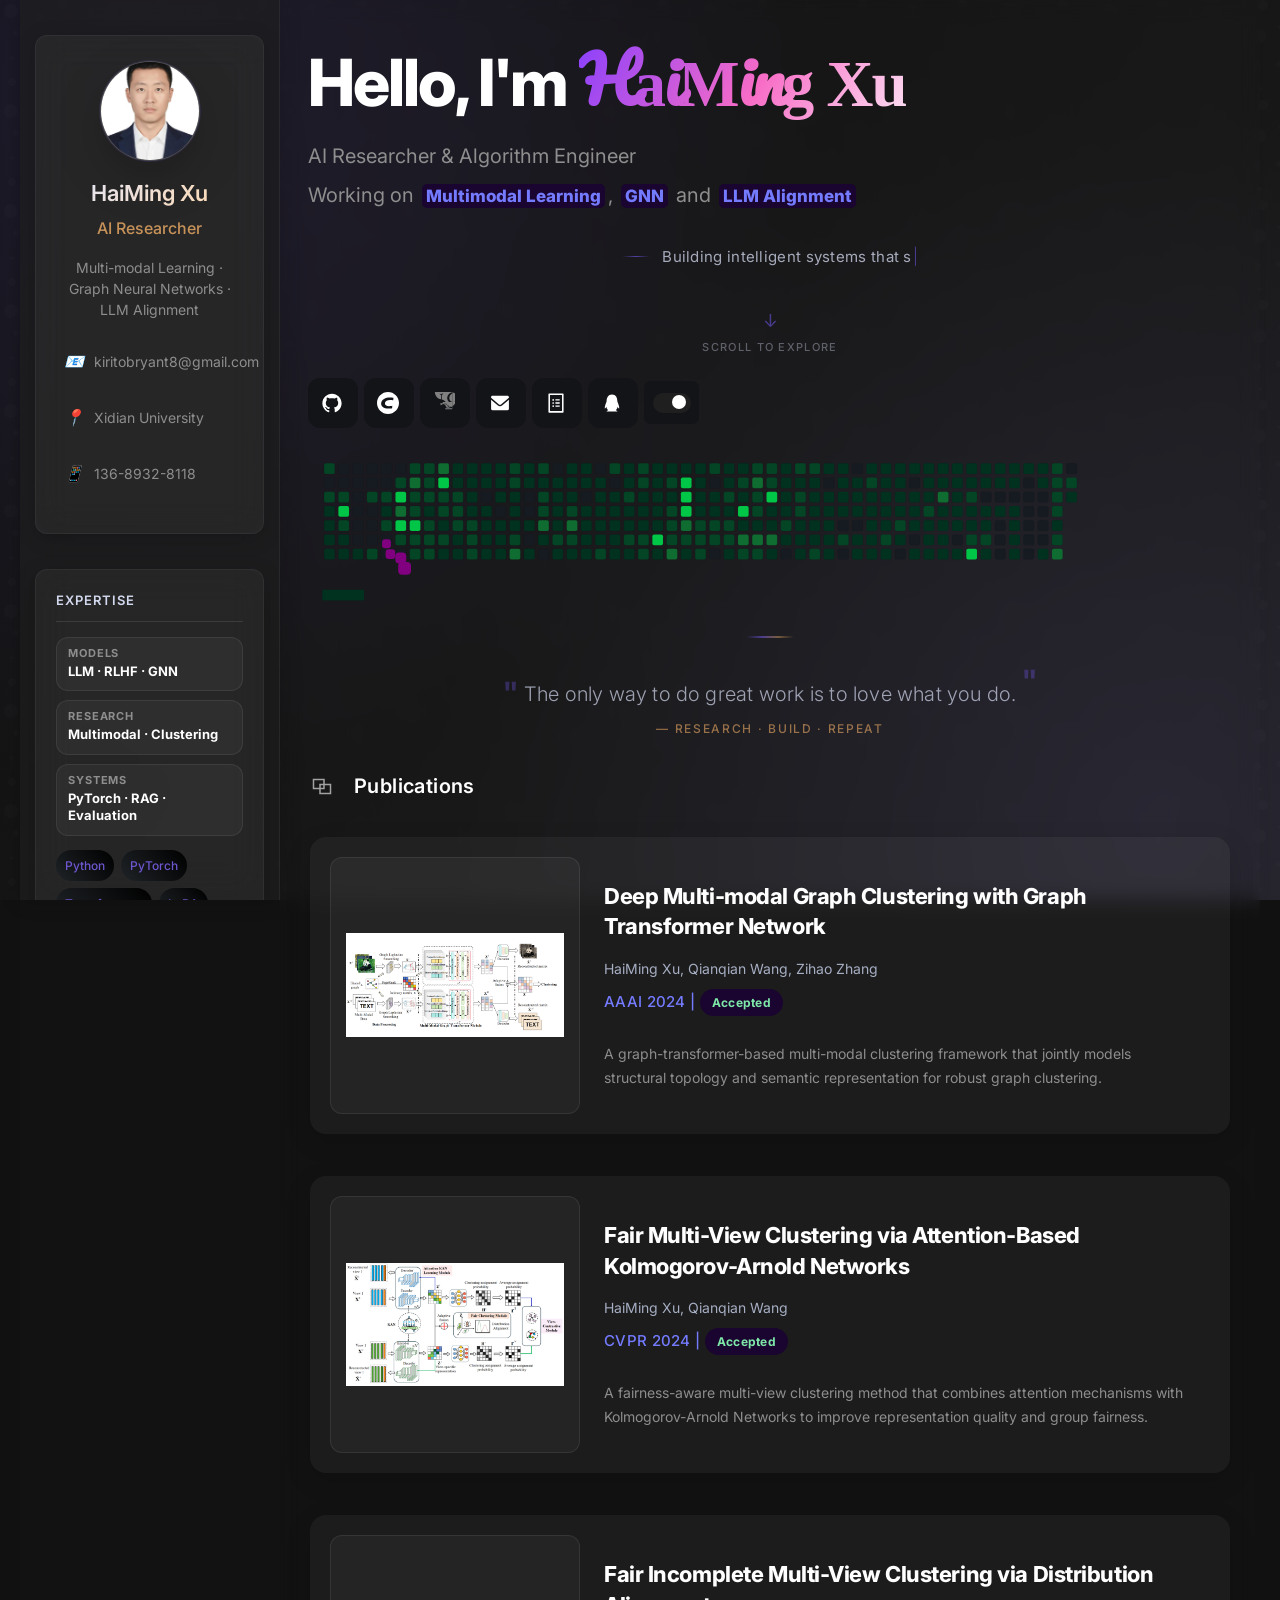
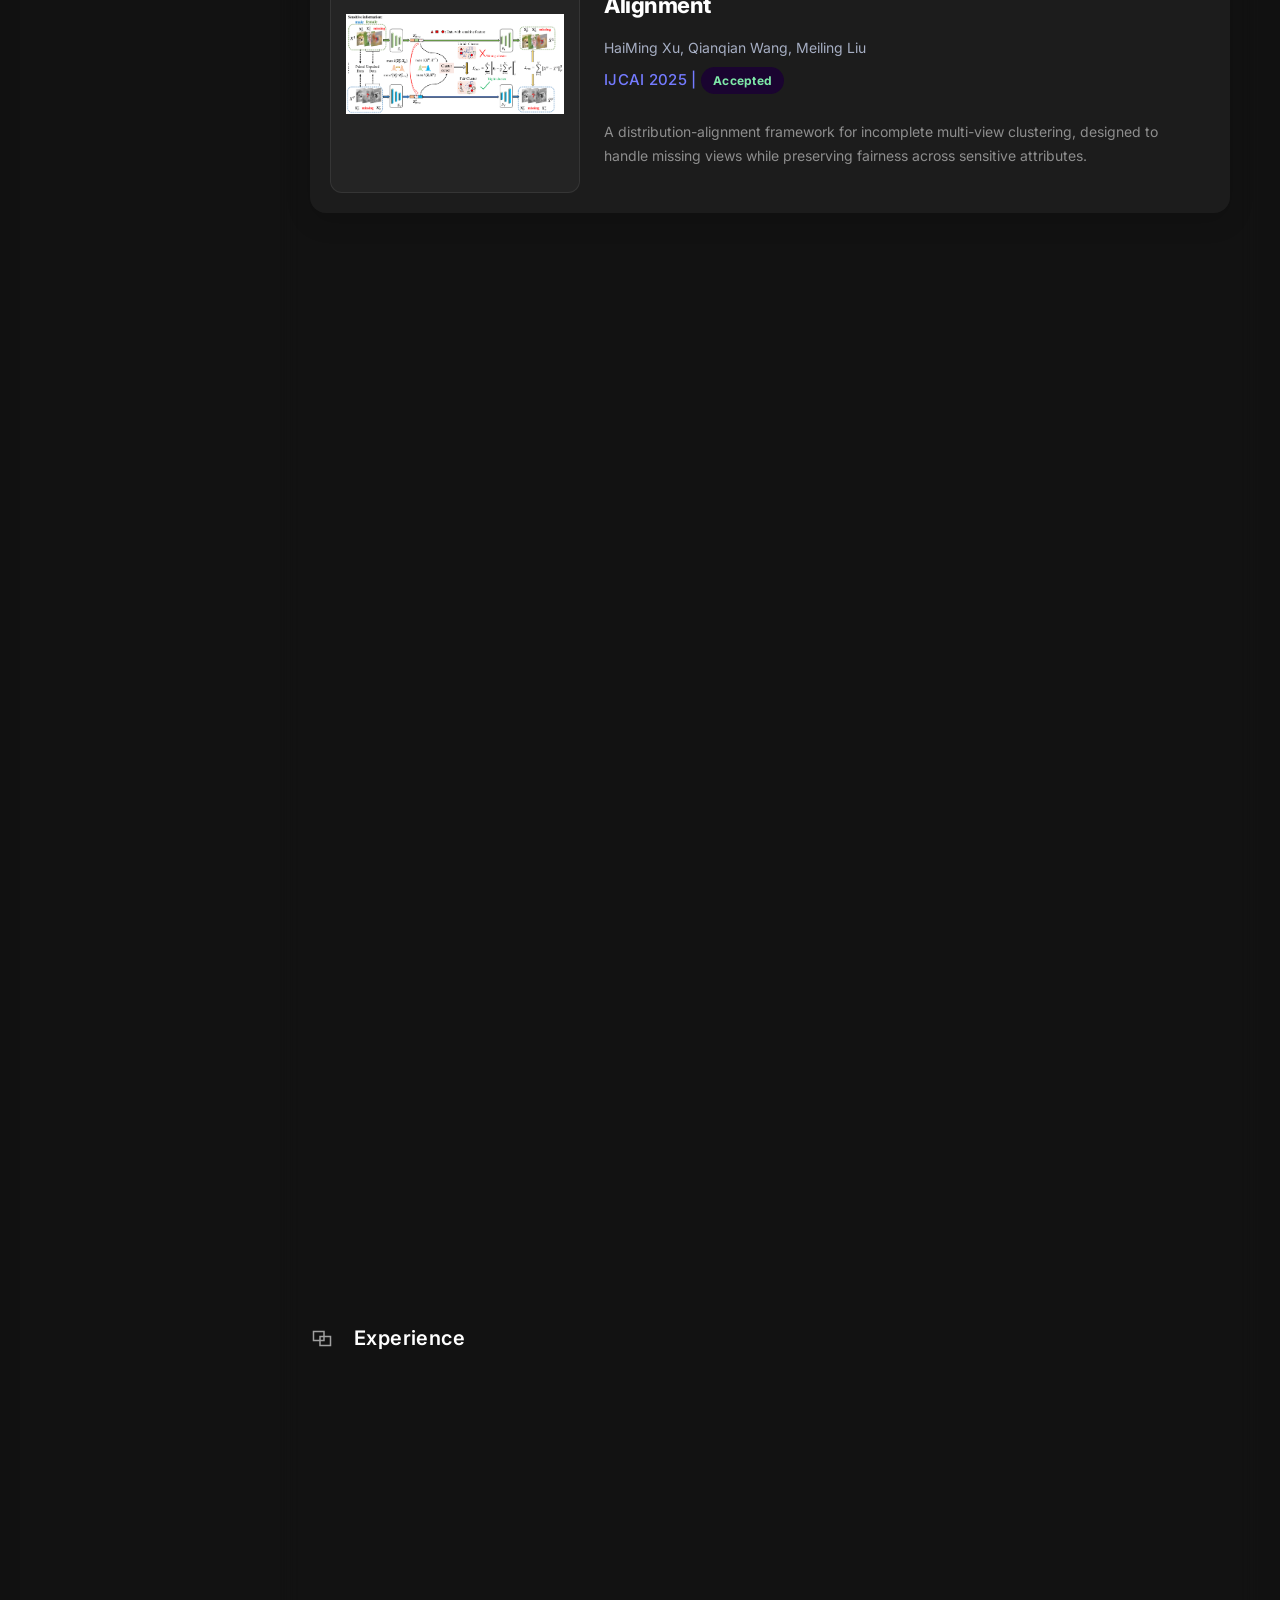
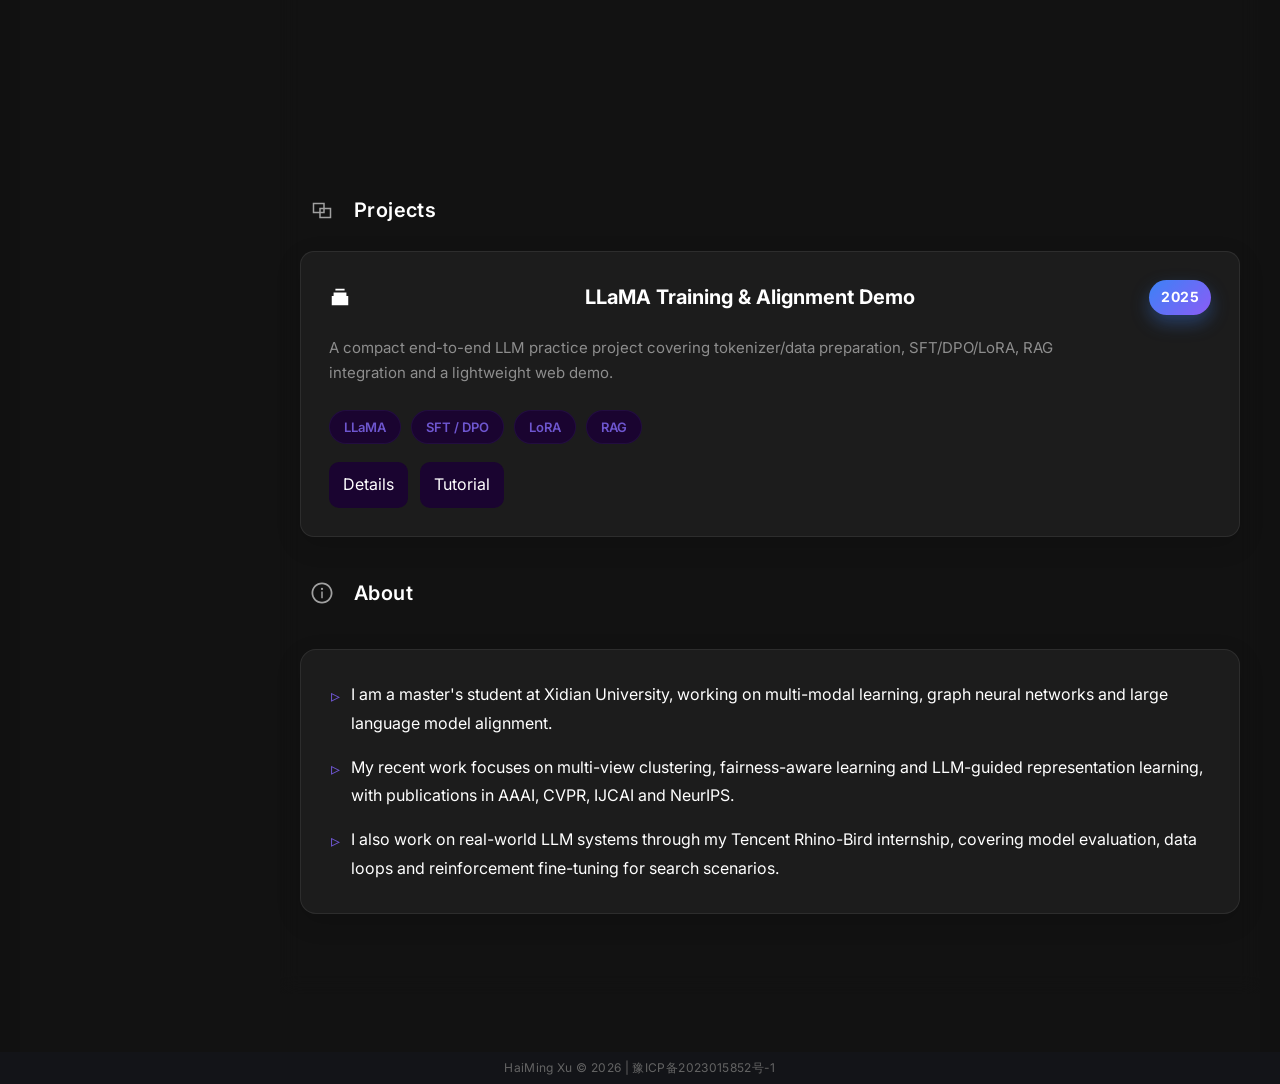
==== commit 9b271b3a: "feat: donghao.ltd inspired premium redesign - typewriter motto, philosophy section, warm accents, st" ====
--- a/index.html
+++ b/index.html
@@ -108,6 +108,15 @@
 				</div>
 					<div class="description">AI Researcher & Algorithm Engineer</div>
 					<div class="description">Working on <span class="purpleText textBackground">Multimodal Learning</span>, <span class="purpleText textBackground">GNN</span> and <span class="purpleText textBackground">LLM Alignment</span></div>
+					<div class="hero-motto">
+						<span class="motto-line"></span>
+						<span class="motto-text" id="typed-motto"></span>
+						<span class="motto-cursor">|</span>
+					</div>
+					<div class="scroll-hint" id="scroll-hint">
+						<span class="scroll-arrow">↓</span>
+						<span class="scroll-label">Scroll to explore</span>
+					</div>
 
 				<div class="iconContainer">
 						<a class="iconItem" href="https://github.com/kiritobryant" target="_blank" rel="noopener noreferrer" aria-label="Github">
@@ -161,6 +170,16 @@
 			</header>
 
 				<content>
+				<div class="philosophy-section scroll-fade-in">
+					<div class="philosophy-divider"></div>
+					<blockquote class="philosophy-quote">
+						<span class="quote-mark">"</span>
+						The only way to do great work is to love what you do.
+						<span class="quote-mark closing">"</span>
+					</blockquote>
+					<p class="philosophy-attr">— Research · Build · Repeat</p>
+				</div>
+
 				<div class="title">
 					<svg t="1705257422086" class="icon" viewBox="0 0 1024 1024" version="1.1" xmlns="http://www.w3.org/2000/svg" p-id="1891">
 						<path d="M629.333333 202.666667v213.333333h277.333334v448h-512v-213.333333h-277.333334v-448h512z m213.333334 277.333333h-213.333334v170.666667h-170.666666v149.333333h384v-320z m-277.333334-213.333333h-384v320h213.333334v-170.666667h170.666666v-149.333333z m0 213.333333h-106.666666v106.666667h106.666666v-106.666667z" p-id="1892"></path>
@@ -409,19 +428,84 @@
 <!-- 滚动渐入动画逻辑 -->
 <script>
 document.addEventListener('DOMContentLoaded', function() {
-    const scrollElements = Array.from(document.querySelectorAll('.scroll-fade-in'));
-    scrollElements.forEach((el, idx) => el.dataset.scrollIndex = idx);
+    /* --- Typewriter Motto --- */
+    const mottoEl = document.getElementById('typed-motto');
+    const mottos = [
+        'Building intelligent systems that see, reason, and align.',
+        'From multi-modal representations to real-world LLM impact.',
+        'Research with rigor. Ship with purpose.'
+    ];
+    let mottoIdx = 0, charIdx = 0, isDeleting = false;
+    function typeMotto() {
+        const current = mottos[mottoIdx];
+        if (!isDeleting) {
+            mottoEl.textContent = current.slice(0, charIdx + 1);
+            charIdx++;
+            if (charIdx === current.length) {
+                isDeleting = true;
+                setTimeout(typeMotto, 2400);
+                return;
+            }
+            setTimeout(typeMotto, 55);
+        } else {
+            mottoEl.textContent = current.slice(0, charIdx - 1);
+            charIdx--;
+            if (charIdx === 0) {
+                isDeleting = false;
+                mottoIdx = (mottoIdx + 1) % mottos.length;
+                setTimeout(typeMotto, 500);
+                return;
+            }
+            setTimeout(typeMotto, 28);
+        }
+    }
+    setTimeout(typeMotto, 1200);
+
+    /* --- Scroll Hint Auto-Hide --- */
+    const scrollHint = document.getElementById('scroll-hint');
+    window.addEventListener('scroll', function() {
+        if (scrollHint && window.scrollY > 80) scrollHint.classList.add('hidden');
+    }, { passive: true });
+
+    /* --- Staggered Scroll Fade-In --- */
     const observer = new IntersectionObserver((entries) => {
         entries.forEach((entry) => {
             if (entry.isIntersecting) {
-                const idx = parseInt(entry.target.dataset.scrollIndex || '0', 10);
-                entry.target.style.transitionDelay = ((idx % 4) * 100) + 'ms';
-                entry.target.classList.add('is-visible');
-                observer.unobserve(entry.target);
+                const el = entry.target;
+                const children = el.querySelectorAll('.paper-item, .project-card, .experience-card');
+                if (children.length) {
+                    children.forEach((child, i) => {
+                        child.style.transitionDelay = (i * 120) + 'ms';
+                        child.classList.add('is-visible');
+                    });
+                }
+                el.style.transitionDelay = (parseInt(el.dataset.scrollIndex || '0', 10) % 4) * 80 + 'ms';
+                el.classList.add('is-visible');
+                observer.unobserve(el);
             }
         });
     }, { threshold: 0.05 });
-    scrollElements.forEach(el => observer.observe(el));
+
+    document.querySelectorAll('.scroll-fade-in').forEach((el, idx) => {
+        el.dataset.scrollIndex = idx;
+        observer.observe(el);
+    });
+
+    /* Also observe individual paper/project cards */
+    document.querySelectorAll('.paper-item, .project-card').forEach(el => {
+        if (!el.closest('.scroll-fade-in')) {
+            observer.observe(el);
+        }
+    });
+
+    /* --- Loading Screen Fade --- */
+    const loader = document.getElementById('zyyo-loading');
+    if (loader) {
+        setTimeout(() => {
+            loader.classList.add('fade-out');
+            setTimeout(() => loader.style.display = 'none', 600);
+        }, 800);
+    }
 });
 </script>
 
--- a/static/css/v1-tune.css
+++ b/static/css/v1-tune.css
@@ -147,7 +147,7 @@
 }
 
 /* Light premium polish on top of the original version */
-:root {
+::root {
     --accent-rgb: 124, 92, 255;
 }
 
@@ -475,3 +475,392 @@
         transition: none !important;
     }
 }
+
+/* ============================================
+   NEW: donghao.ltd inspired premium upgrades
+   ============================================ */
+
+/* --- Hero Motto (typewriter effect) --- */
+.hero-motto {
+    display: flex;
+    align-items: center;
+    justify-content: center;
+    gap: 0;
+    margin-top: 28px;
+    min-height: 36px;
+}
+
+.motto-line {
+    display: inline-block;
+    width: 28px;
+    height: 1px;
+    background: linear-gradient(90deg, transparent, rgba(124, 92, 255, 0.6), transparent);
+    margin-right: 12px;
+    flex-shrink: 0;
+}
+
+.motto-text {
+    font: 400 15px/1.6 "Inter", -apple-system, sans-serif;
+    color: rgba(226, 232, 255, 0.7);
+    letter-spacing: 0.02em;
+}
+
+html[data-theme="Light"] .motto-text {
+    color: rgba(60, 60, 67, 0.6);
+}
+
+.motto-cursor {
+    font-weight: 200;
+    color: rgba(124, 92, 255, 0.8);
+    animation: blink 1s step-end infinite;
+    margin-left: 1px;
+}
+
+@keyframes blink {
+    0%, 100% { opacity: 1; }
+    50% { opacity: 0; }
+}
+
+/* --- Scroll Hint --- */
+.scroll-hint {
+    display: flex;
+    flex-direction: column;
+    align-items: center;
+    gap: 6px;
+    margin-top: 32px;
+    opacity: 0;
+    animation: fadeInUp 0.8s 2.2s ease forwards;
+}
+
+.scroll-arrow {
+    font-size: 18px;
+    color: rgba(124, 92, 255, 0.5);
+    animation: bounceDown 2s infinite ease-in-out;
+}
+
+html[data-theme="Light"] .scroll-arrow {
+    color: rgba(0, 113, 227, 0.4);
+}
+
+.scroll-label {
+    font: 500 11px/1 "Inter", sans-serif;
+    text-transform: uppercase;
+    letter-spacing: 0.12em;
+    color: rgba(226, 232, 255, 0.35);
+}
+
+html[data-theme="Light"] .scroll-label {
+    color: rgba(60, 60, 67, 0.3);
+}
+
+@keyframes bounceDown {
+    0%, 20%, 50%, 80%, 100% { transform: translateY(0); }
+    40% { transform: translateY(6px); }
+    60% { transform: translateY(3px); }
+}
+
+@keyframes fadeInUp {
+    from { opacity: 0; transform: translateY(12px); }
+    to { opacity: 1; transform: translateY(0); }
+}
+
+.scroll-hint.hidden {
+    opacity: 0 !important;
+    transition: opacity 0.5s ease;
+    pointer-events: none;
+}
+
+/* --- Philosophy Section --- */
+.philosophy-section {
+    text-align: center;
+    padding: 20px 10px 10px;
+    margin-bottom: 8px;
+}
+
+.philosophy-divider {
+    width: 48px;
+    height: 2px;
+    margin: 0 auto 28px;
+    background: linear-gradient(90deg, transparent, rgba(124, 92, 255, 0.5), rgba(255, 184, 107, 0.4), transparent);
+    border-radius: 2px;
+}
+
+html[data-theme="Light"] .philosophy-divider {
+    background: linear-gradient(90deg, transparent, rgba(0, 113, 227, 0.4), rgba(255, 149, 0, 0.3), transparent);
+}
+
+.philosophy-quote {
+    margin: 0;
+    padding: 0;
+    border: none;
+    font: 300 20px/1.7 "Inter", -apple-system, sans-serif;
+    color: rgba(226, 232, 255, 0.65);
+    letter-spacing: 0.01em;
+    position: relative;
+}
+
+html[data-theme="Light"] .philosophy-quote {
+    color: rgba(60, 60, 67, 0.55);
+}
+
+.quote-mark {
+    font-size: 32px;
+    font-weight: 700;
+    color: rgba(124, 92, 255, 0.3);
+    vertical-align: -4px;
+    line-height: 1;
+}
+
+html[data-theme="Light"] .quote-mark {
+    color: rgba(0, 113, 227, 0.25);
+}
+
+.quote-mark.closing {
+    vertical-align: 8px;
+}
+
+.philosophy-attr {
+    margin: 12px 0 0;
+    font: 500 12px/1 "Inter", sans-serif;
+    text-transform: uppercase;
+    letter-spacing: 0.14em;
+    color: rgba(255, 184, 107, 0.55);
+}
+
+html[data-theme="Light"] .philosophy-attr {
+    color: rgba(255, 149, 0, 0.5);
+}
+
+/* --- Enhanced Scroll Fade-In --- */
+.scroll-fade-in {
+    opacity: 0;
+    transform: translateY(24px);
+    transition: opacity 0.7s cubic-bezier(0.22, 1, 0.36, 1),
+                transform 0.7s cubic-bezier(0.22, 1, 0.36, 1);
+}
+
+.scroll-fade-in.is-visible {
+    opacity: 1;
+    transform: translateY(0);
+}
+
+/* Stagger children inside containers */
+.papers-container .paper-item,
+.projects-grid .project-card {
+    opacity: 0;
+    transform: translateY(20px);
+    transition: opacity 0.6s cubic-bezier(0.22, 1, 0.36, 1),
+                transform 0.6s cubic-bezier(0.22, 1, 0.36, 1),
+                box-shadow 0.25s ease,
+                border-color 0.25s ease;
+}
+
+.papers-container .paper-item.is-visible,
+.projects-grid .project-card.is-visible {
+    opacity: 1;
+    transform: translateY(0);
+}
+
+/* --- Section Title Enhancements --- */
+.title {
+    position: relative;
+    display: flex;
+    align-items: center;
+    gap: 10px;
+}
+
+.title .icon {
+    opacity: 0.6;
+    transition: opacity 0.3s ease, transform 0.3s ease;
+}
+
+.title:hover .icon {
+    opacity: 1;
+    transform: scale(1.15);
+}
+
+.title::after {
+    height: 2px;
+    background: linear-gradient(90deg, rgba(124, 92, 255, 0.4), rgba(255, 184, 107, 0.25), transparent);
+    border-radius: 2px;
+}
+
+html[data-theme="Light"] .title::after {
+    background: linear-gradient(90deg, rgba(0, 113, 227, 0.3), rgba(255, 149, 0, 0.2), transparent);
+}
+
+/* --- Warm Accent Glow on Cards --- */
+.paper-item:hover,
+.project-card:hover {
+    box-shadow: 0 12px 36px rgba(124, 92, 255, 0.12),
+                0 4px 16px rgba(255, 184, 107, 0.06);
+}
+
+html[data-theme="Light"] .paper-item:hover,
+html[data-theme="Light"] .project-card:hover {
+    box-shadow: 0 12px 36px rgba(0, 113, 227, 0.1),
+                0 4px 16px rgba(255, 149, 0, 0.05);
+}
+
+/* --- Paper Card Enhancement --- */
+.paper-item {
+    border-radius: 16px;
+}
+
+.paper-conference .paper-status {
+    color: #7ee8a8;
+    font-weight: 700;
+}
+
+html[data-theme="Light"] .paper-conference .paper-status {
+    color: #1b8a4a;
+}
+
+/* --- About Section Enhancement --- */
+.about-me {
+    border-radius: 16px;
+    position: relative;
+    overflow: hidden;
+}
+
+.about-me::before {
+    content: "";
+    position: absolute;
+    top: 0;
+    left: 0;
+    right: 0;
+    height: 3px;
+    background: linear-gradient(90deg, rgba(124, 92, 255, 0.5), rgba(255, 184, 107, 0.4), rgba(32, 211, 238, 0.3));
+}
+
+html[data-theme="Light"] .about-me::before {
+    background: linear-gradient(90deg, rgba(0, 113, 227, 0.4), rgba(255, 149, 0, 0.3), rgba(32, 211, 238, 0.2));
+}
+
+/* --- Footer Enhancement --- */
+footer {
+    font: 400 12px/1 "Inter", sans-serif;
+    letter-spacing: 0.03em;
+}
+
+footer a {
+    transition: color 0.2s ease;
+}
+
+footer a:hover {
+    color: rgba(124, 92, 255, 0.8);
+}
+
+html[data-theme="Light"] footer a:hover {
+    color: rgba(0, 113, 227, 0.8);
+}
+
+/* --- Loading Screen Enhancement --- */
+#zyyo-loading {
+    background: rgba(18, 18, 18, 0.96);
+    backdrop-filter: blur(20px);
+    transition: opacity 0.6s ease;
+}
+
+html[data-theme="Light"] #zyyo-loading {
+    background: rgba(255, 255, 255, 0.96);
+}
+
+#zyyo-loading.fade-out {
+    opacity: 0;
+    pointer-events: none;
+}
+
+#zyyo-loading-center {
+    width: 40px;
+    height: 40px;
+    border: 2px solid rgba(124, 92, 255, 0.15);
+    border-top-color: rgba(124, 92, 255, 0.8);
+    border-radius: 50%;
+    animation: spin 0.8s linear infinite;
+}
+
+html[data-theme="Light"] #zyyo-loading-center {
+    border: 2px solid rgba(0, 113, 227, 0.15);
+    border-top-color: rgba(0, 113, 227, 0.8);
+}
+
+@keyframes spin {
+    to { transform: rotate(360deg); }
+}
+
+/* --- Sidebar Warm Accent --- */
+.profile-name {
+    background: linear-gradient(135deg, #e2e8ff, #ffd7a8);
+    -webkit-background-clip: text;
+    -webkit-text-fill-color: transparent;
+    background-clip: text;
+}
+
+html[data-theme="Light"] .profile-name {
+    background: linear-gradient(135deg, #1d1d1f, #0071e3);
+    -webkit-background-clip: text;
+    -webkit-text-fill-color: transparent;
+    background-clip: text;
+}
+
+.profile-title {
+    color: rgba(255, 184, 107, 0.75);
+}
+
+html[data-theme="Light"] .profile-title {
+    color: rgba(255, 149, 0, 0.7);
+}
+
+/* --- Skill Tag Warm Accent --- */
+.skill-tag {
+    transition: all 0.25s ease;
+}
+
+.skill-tag:hover {
+    background: rgba(124, 92, 255, 0.2);
+    border-color: rgba(124, 92, 255, 0.35);
+    transform: translateY(-2px);
+}
+
+html[data-theme="Light"] .skill-tag:hover {
+    background: rgba(0, 113, 227, 0.12);
+    border-color: rgba(0, 113, 227, 0.25);
+}
+
+/* --- Timeline Marker Glow --- */
+.timeline-marker {
+    width: 10px;
+    height: 10px;
+    border-radius: 50%;
+    background: linear-gradient(135deg, rgba(124, 92, 255, 0.7), rgba(255, 184, 107, 0.6));
+    box-shadow: 0 0 12px rgba(124, 92, 255, 0.3);
+}
+
+html[data-theme="Light"] .timeline-marker {
+    background: linear-gradient(135deg, rgba(0, 113, 227, 0.7), rgba(255, 149, 0, 0.6));
+    box-shadow: 0 0 12px rgba(0, 113, 227, 0.2);
+}
+
+/* --- Mobile adjustments for new elements --- */
+@media (max-width: 800px) {
+    .philosophy-quote {
+        font-size: 16px;
+    }
+
+    .quote-mark {
+        font-size: 24px;
+    }
+
+    .hero-motto {
+        margin-top: 20px;
+    }
+
+    .motto-text {
+        font-size: 13px;
+    }
+
+    .scroll-hint {
+        margin-top: 22px;
+    }
+}
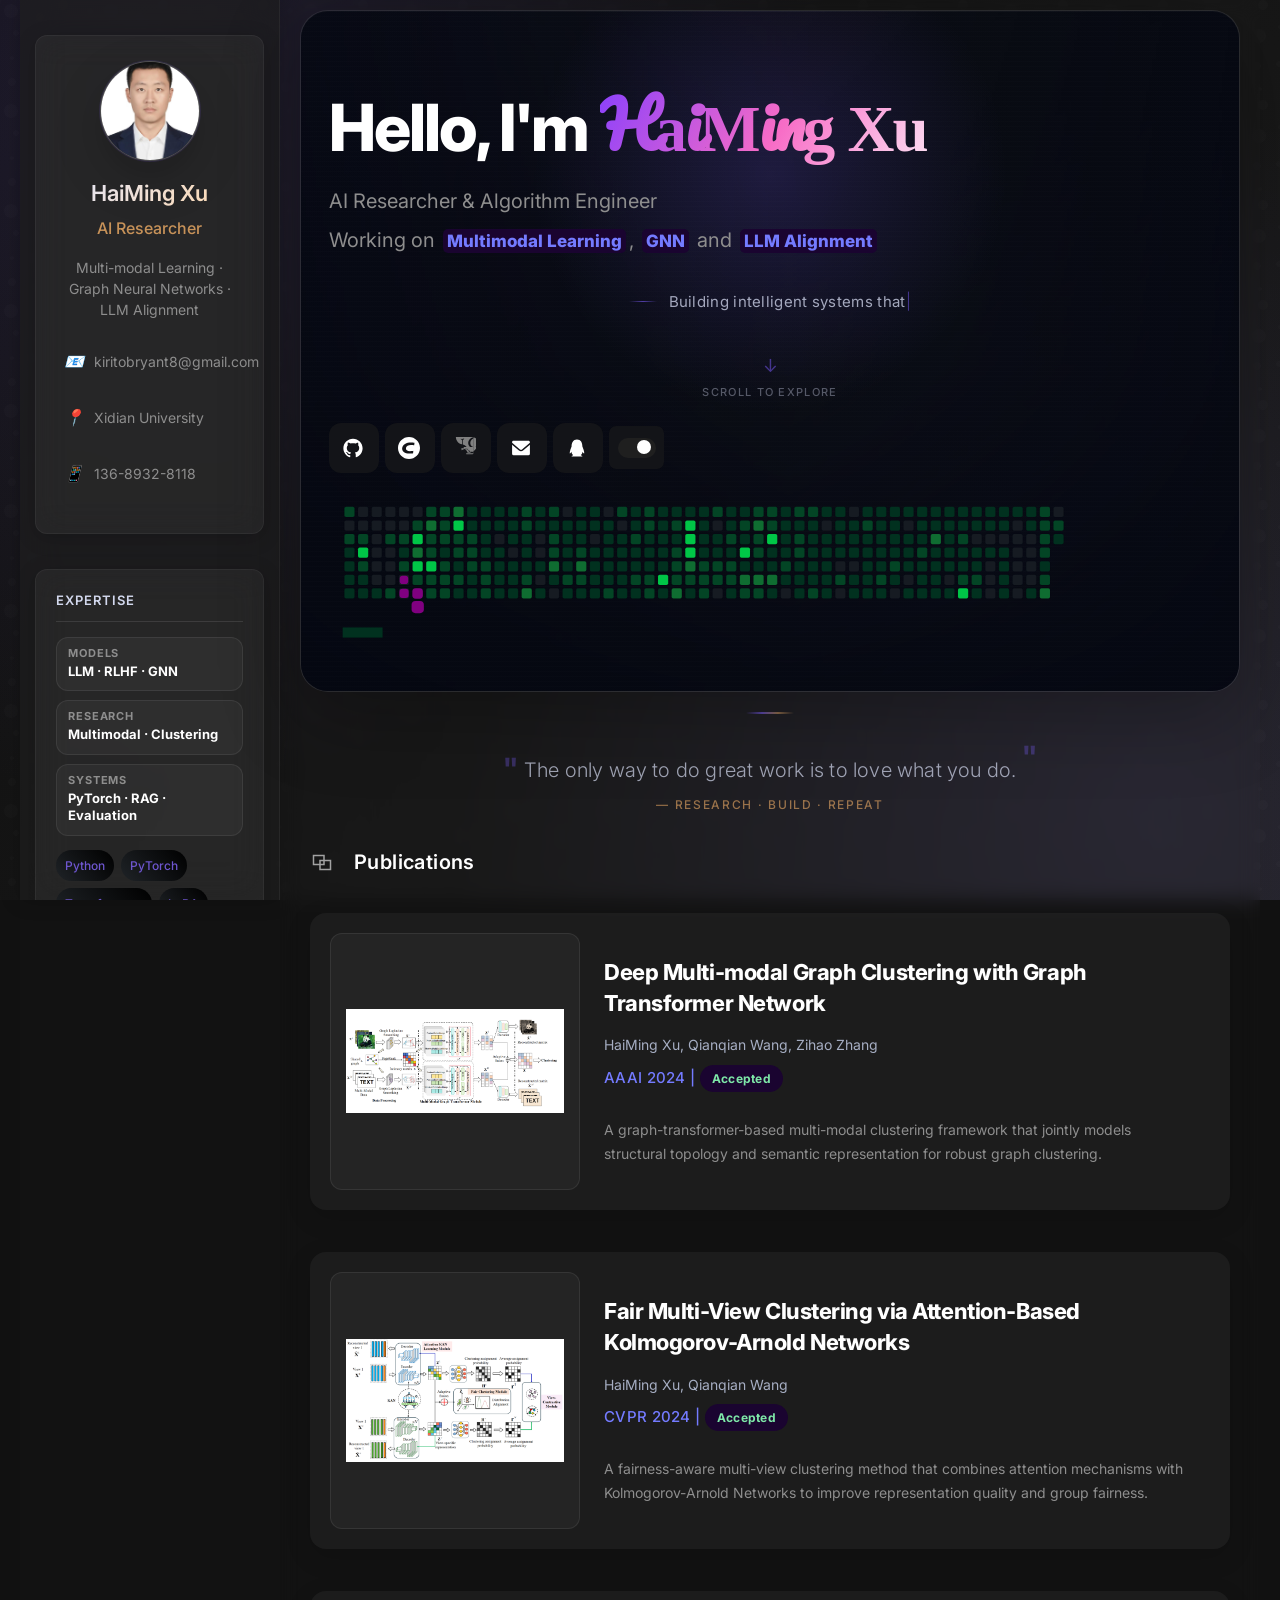
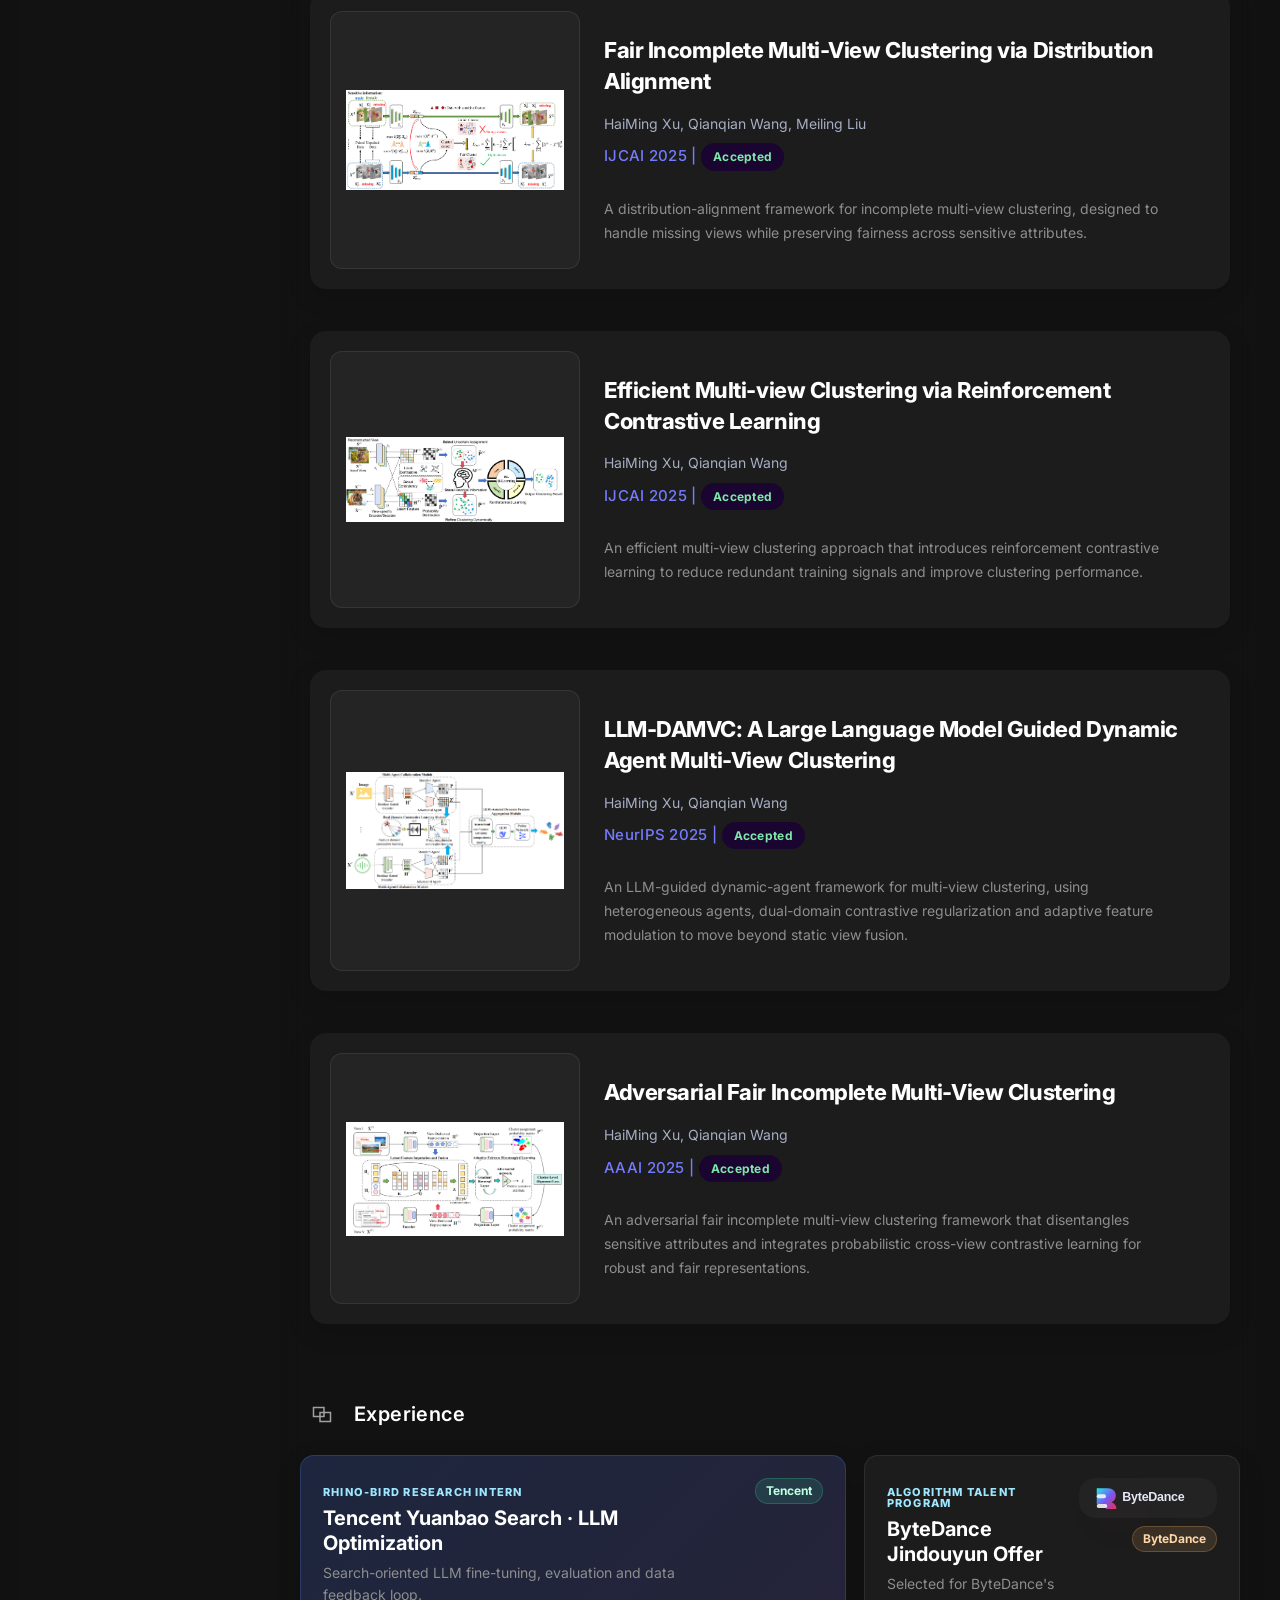
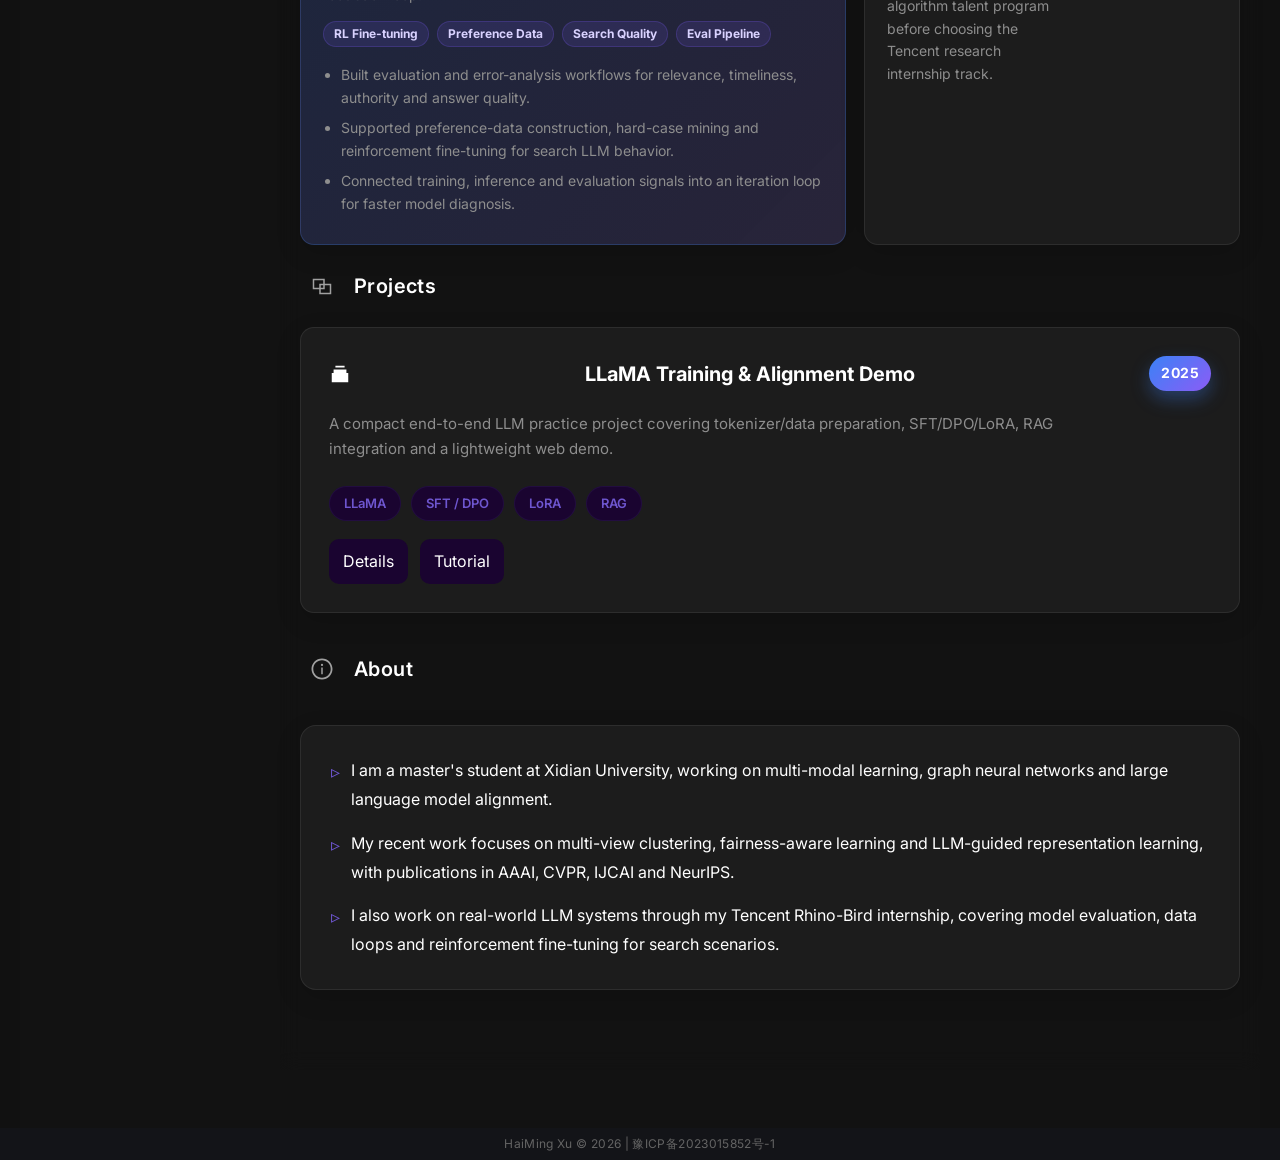
==== commit 8e563d65: "feat: add cinematic AI hero video background" ====
--- a/index.html
+++ b/index.html
@@ -98,7 +98,14 @@
 			</div>
 		</div>
 			<div class="zyyo-right">
-				<header>
+				<header class="hero-cinematic">
+				<div class="hero-video-wrap" aria-hidden="true">
+					<video class="hero-video" autoplay muted loop playsinline preload="metadata">
+						<source src="./static/video/hero-ai-engineer.mp4" type="video/mp4">
+					</video>
+					<div class="hero-video-overlay"></div>
+					<div class="hero-scanline"></div>
+				</div>
 				<div class="index-logo" style="background-image: url(./static/img/person.jpg);">
 					<img style="position: absolute;top:-15%;left:-10%;width: 120%; aspect-ratio: 1/1;"
 						src="./static/img/logokuang.png">
@@ -143,12 +150,7 @@
 						</svg>
 						<div class="iconTip">Mail</div>
 					</a>
-					<a class="iconItem" onclick="viewResume('./jianli/resume.pdf')" href="javascript:void(0)">
-						<svg t="1705247464964" class="icon" viewBox="0 0 1024 1024" version="1.1" xmlns="http://www.w3.org/2000/svg" p-id="4987" >
-							<path d="M832 64H192c-17.7 0-32 14.3-32 32v832c0 17.7 14.3 32 32 32h640c17.7 0 32-14.3 32-32V96c0-17.7-14.3-32-32-32zm-40 824H232V136h560v752zM492 400h184c4.4 0 8-3.6 8-8v-48c0-4.4-3.6-8-8-8H492c-4.4 0-8 3.6-8 8v48c0 4.4 3.6 8 8 8zm0 144h184c4.4 0 8-3.6 8-8v-48c0-4.4-3.6-8-8-8H492c-4.4 0-8 3.6-8 8v48c0 4.4 3.6 8 8 8zm0 144h184c4.4 0 8-3.6 8-8v-48c0-4.4-3.6-8-8-8H492c-4.4 0-8 3.6-8 8v48c0 4.4 3.6 8 8 8zM340 368a40 40 0 1 0 80 0 40 40 0 1 0-80 0zm0 144a40 40 0 1 0 80 0 40 40 0 1 0-80 0zm0 144a40 40 0 1 0 80 0 40 40 0 1 0-80 0z" p-id="4988"></path>
-						</svg>
-						<div class="iconTip">简历</div>
-					</a>
+
 					<a class="iconItem" onclick="pop('./static/img/wxzsm.jpg')" href="javascript:void(0)">
 						<svg t="1712319361023" class="icon" viewBox="0 0 1024 1024" version="1.1" xmlns="http://www.w3.org/2000/svg" p-id="1861" ><path d="M824.8 613.2c-16-51.4-34.4-94.6-62.7-165.3C766.5 262.2 689.3 112 511.5 112 331.7 112 256.2 265.2 261 447.9c-28.4 70.8-46.7 113.7-62.7 165.3-34 109.5-23 154.8-14.6 155.8 18 2.2 70.1-82.4 70.1-82.4 0 49 25.2 112.9 79.8 159-26.4 8.1-85.7 29.9-71.6 53.8 11.4 19.3 196.2 12.3 249.5 6.3 53.3 6 238.1 13 249.5-6.3 14.1-23.8-45.3-45.7-71.6-53.8 54.6-46.2 79.8-110.1 79.8-159 0 0 52.1 84.6 70.1 82.4 8.5-1.1 19.5-46.4-14.5-155.8z" p-id="1862"></path></svg>
 						<div class="iconTip">微信</div>
@@ -355,13 +357,6 @@
 		</div>
 	</div>
 
-    <!-- 简历查看器 -->
-    <div id="resume-viewer" style="display:none; position:fixed; top:0; left:0; width:100%; height:100%; background:rgba(0,0,0,0.9); z-index:1000;">
-        <div style="position:relative; width:100%; height:100%;">
-            <button onclick="closeResume()" style="position:absolute; top:20px; right:20px; background:white; border:none; border-radius:50%; width:40px; height:40px; font-size:20px; cursor:pointer; z-index:1001;">×</button>
-            <iframe id="resume-frame" style="width:100%; height:100%; border:none;"></iframe>
-        </div>
-    </div>
     <div id="project-modal" class="project-modal">
         <div class="modal-card">
             <button class="modal-close" aria-label="关闭">×</button>
@@ -410,20 +405,6 @@
 });
 </script>
 
-
-<!-- 添加简历查看功能 -->
-<script>
-function viewResume(pdfPath) {
-    document.getElementById('resume-frame').src = pdfPath;
-    document.getElementById('resume-viewer').style.display = 'block';
-    document.body.style.overflow = 'hidden';
-}
-
-function closeResume() {
-    document.getElementById('resume-viewer').style.display = 'none';
-    document.body.style.overflow = 'auto';
-}
-</script>
 
 <!-- 滚动渐入动画逻辑 -->
 <script>
--- a/static/css/v1-tune.css
+++ b/static/css/v1-tune.css
@@ -11,6 +11,74 @@
 
 header {
     padding: 12px 8px 4px;
+}
+
+.hero-cinematic {
+    position: relative;
+    overflow: hidden;
+    min-height: 540px;
+    padding: 56px 28px 42px;
+    border-radius: 28px;
+    border: 1px solid rgba(255, 255, 255, 0.10);
+    background: rgba(7, 10, 22, 0.34);
+    box-shadow: 0 24px 80px rgba(0, 0, 0, 0.26), inset 0 1px 0 rgba(255, 255, 255, 0.08);
+    isolation: isolate;
+}
+
+.hero-cinematic > :not(.hero-video-wrap) {
+    position: relative;
+    z-index: 2;
+}
+
+.hero-video-wrap {
+    position: absolute;
+    inset: 0;
+    z-index: 0;
+    overflow: hidden;
+    pointer-events: none;
+}
+
+.hero-video {
+    width: 100%;
+    height: 100%;
+    object-fit: cover;
+    opacity: 0.54;
+    filter: saturate(1.12) contrast(1.08) brightness(0.82);
+    transform: scale(1.04);
+}
+
+.hero-video-overlay {
+    position: absolute;
+    inset: 0;
+    background:
+        radial-gradient(circle at 50% 24%, rgba(124, 92, 255, 0.18), transparent 34%),
+        linear-gradient(180deg, rgba(5, 8, 18, 0.22) 0%, rgba(5, 8, 18, 0.42) 52%, rgba(5, 8, 18, 0.86) 100%),
+        linear-gradient(90deg, rgba(5, 8, 18, 0.78) 0%, rgba(5, 8, 18, 0.22) 52%, rgba(5, 8, 18, 0.78) 100%);
+}
+
+.hero-scanline {
+    position: absolute;
+    inset: 0;
+    background: repeating-linear-gradient(180deg, rgba(255, 255, 255, 0.035) 0 1px, transparent 1px 5px);
+    opacity: 0.18;
+    mix-blend-mode: screen;
+}
+
+html[data-theme="Light"] .hero-cinematic {
+    background: rgba(255, 255, 255, 0.56);
+    border-color: rgba(0, 0, 0, 0.06);
+}
+
+html[data-theme="Light"] .hero-video {
+    opacity: 0.38;
+    filter: saturate(1.05) contrast(1.03) brightness(1.02);
+}
+
+html[data-theme="Light"] .hero-video-overlay {
+    background:
+        radial-gradient(circle at 50% 24%, rgba(0, 113, 227, 0.12), transparent 34%),
+        linear-gradient(180deg, rgba(255, 255, 255, 0.22) 0%, rgba(255, 255, 255, 0.52) 58%, rgba(255, 255, 255, 0.86) 100%),
+        linear-gradient(90deg, rgba(255, 255, 255, 0.76) 0%, rgba(255, 255, 255, 0.2) 52%, rgba(255, 255, 255, 0.76) 100%);
 }
 
 .welcome {
@@ -131,6 +199,16 @@
 
     header {
         padding: 8px 0 2px;
+    }
+
+    .hero-cinematic {
+        min-height: 500px;
+        padding: 42px 14px 34px;
+        border-radius: 22px;
+    }
+
+    .hero-video {
+        opacity: 0.46;
     }
 
     .title {
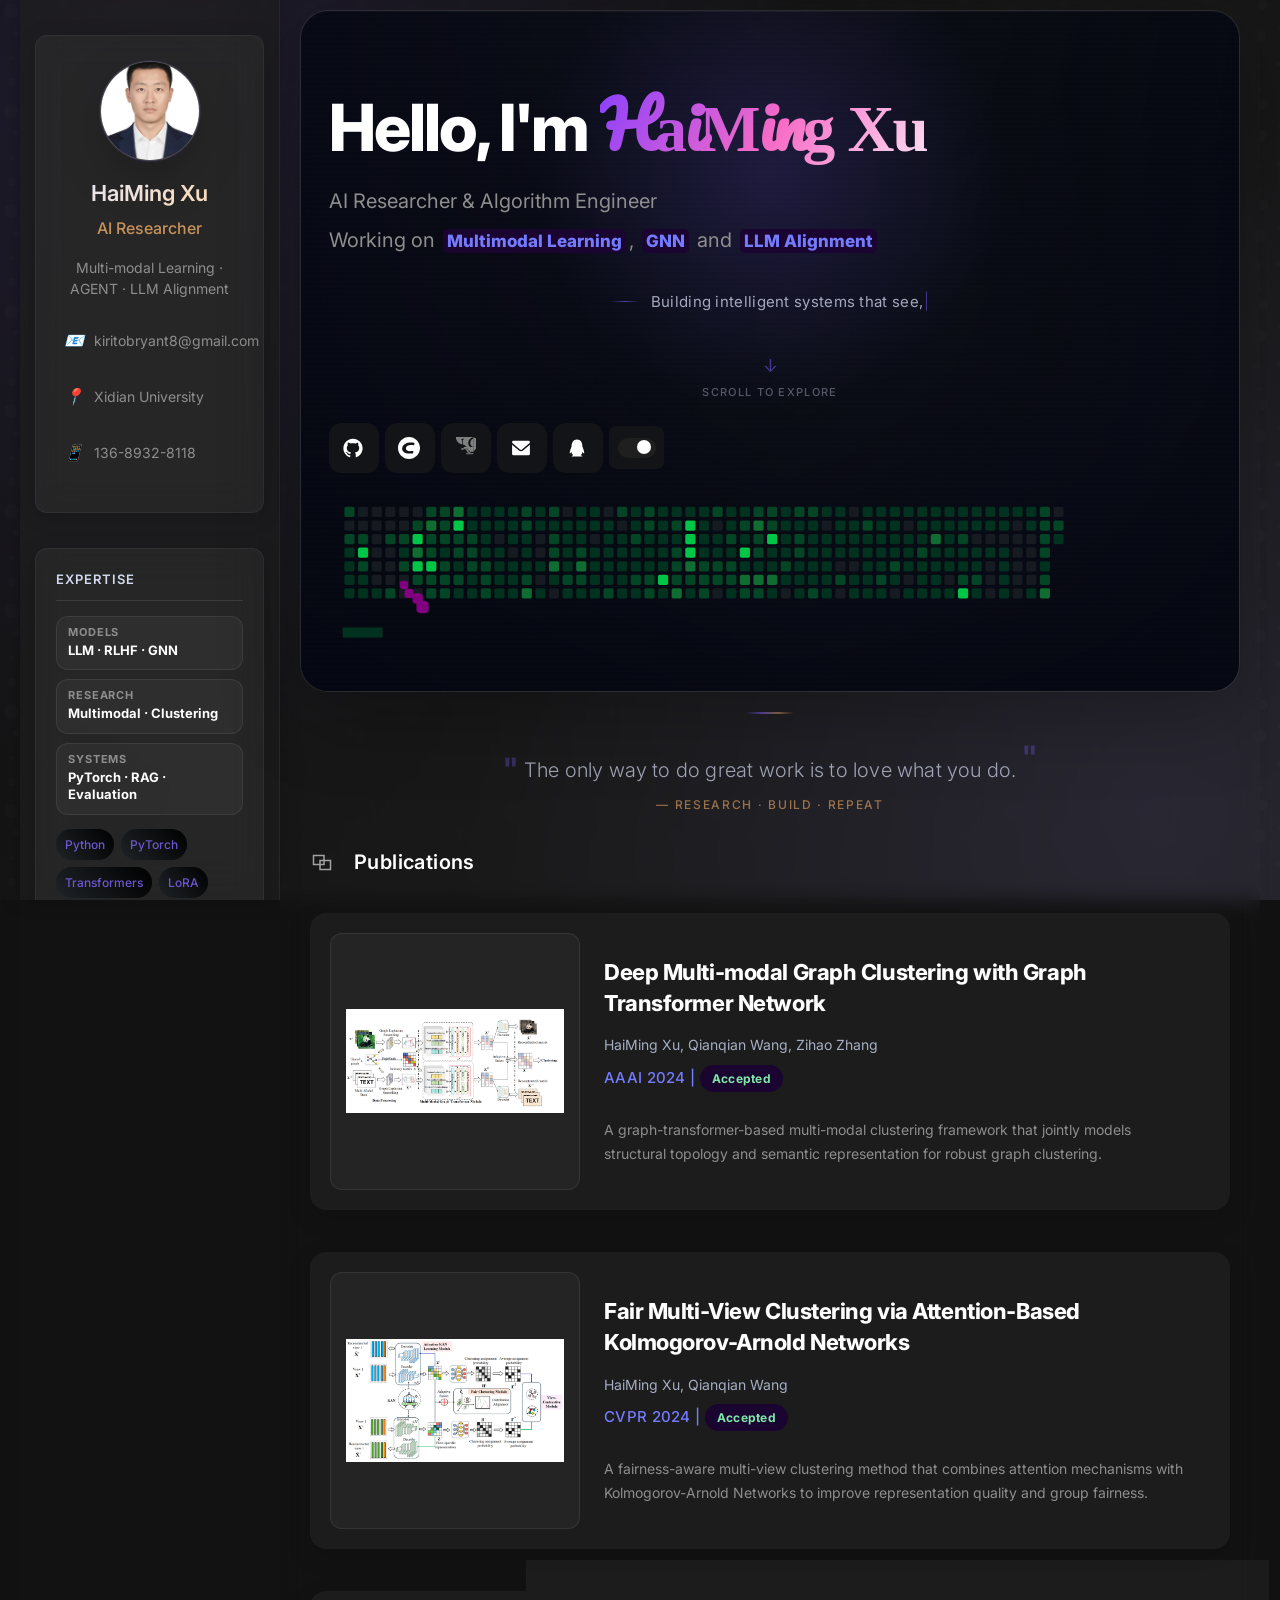
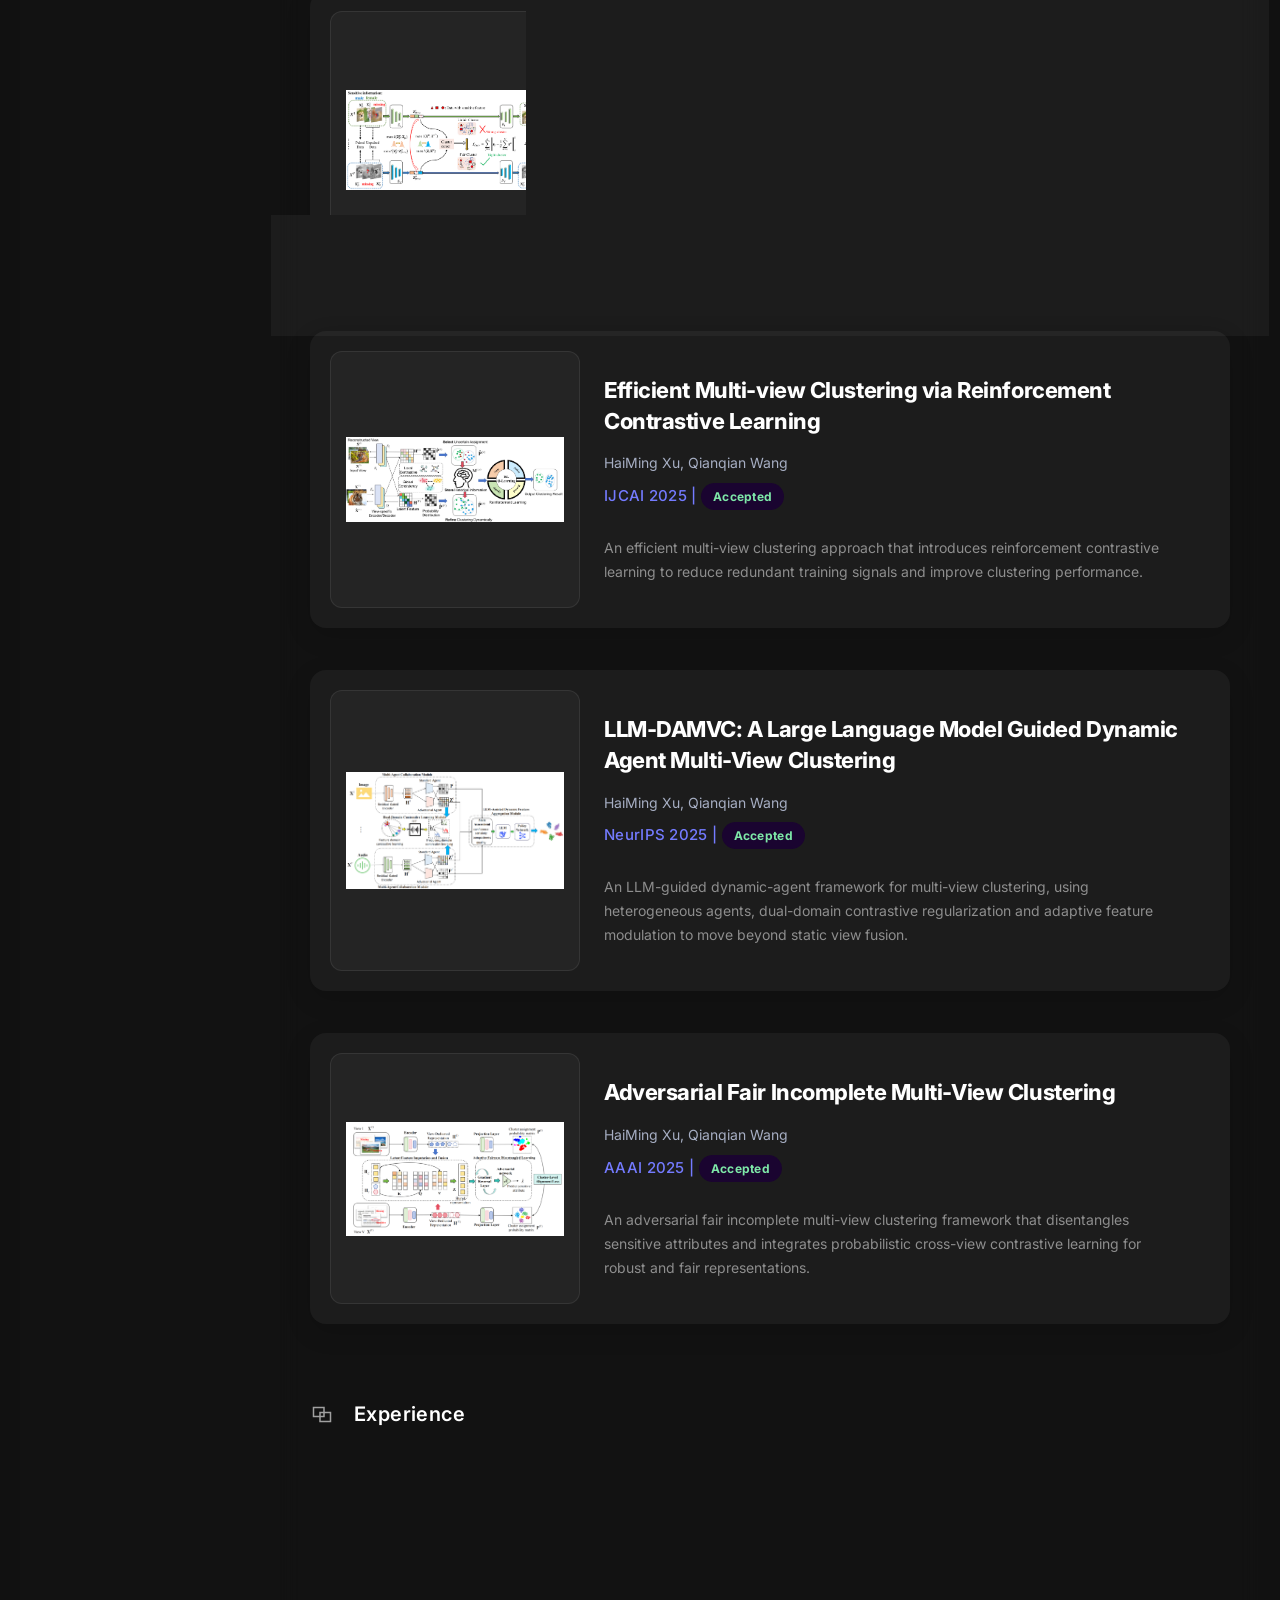
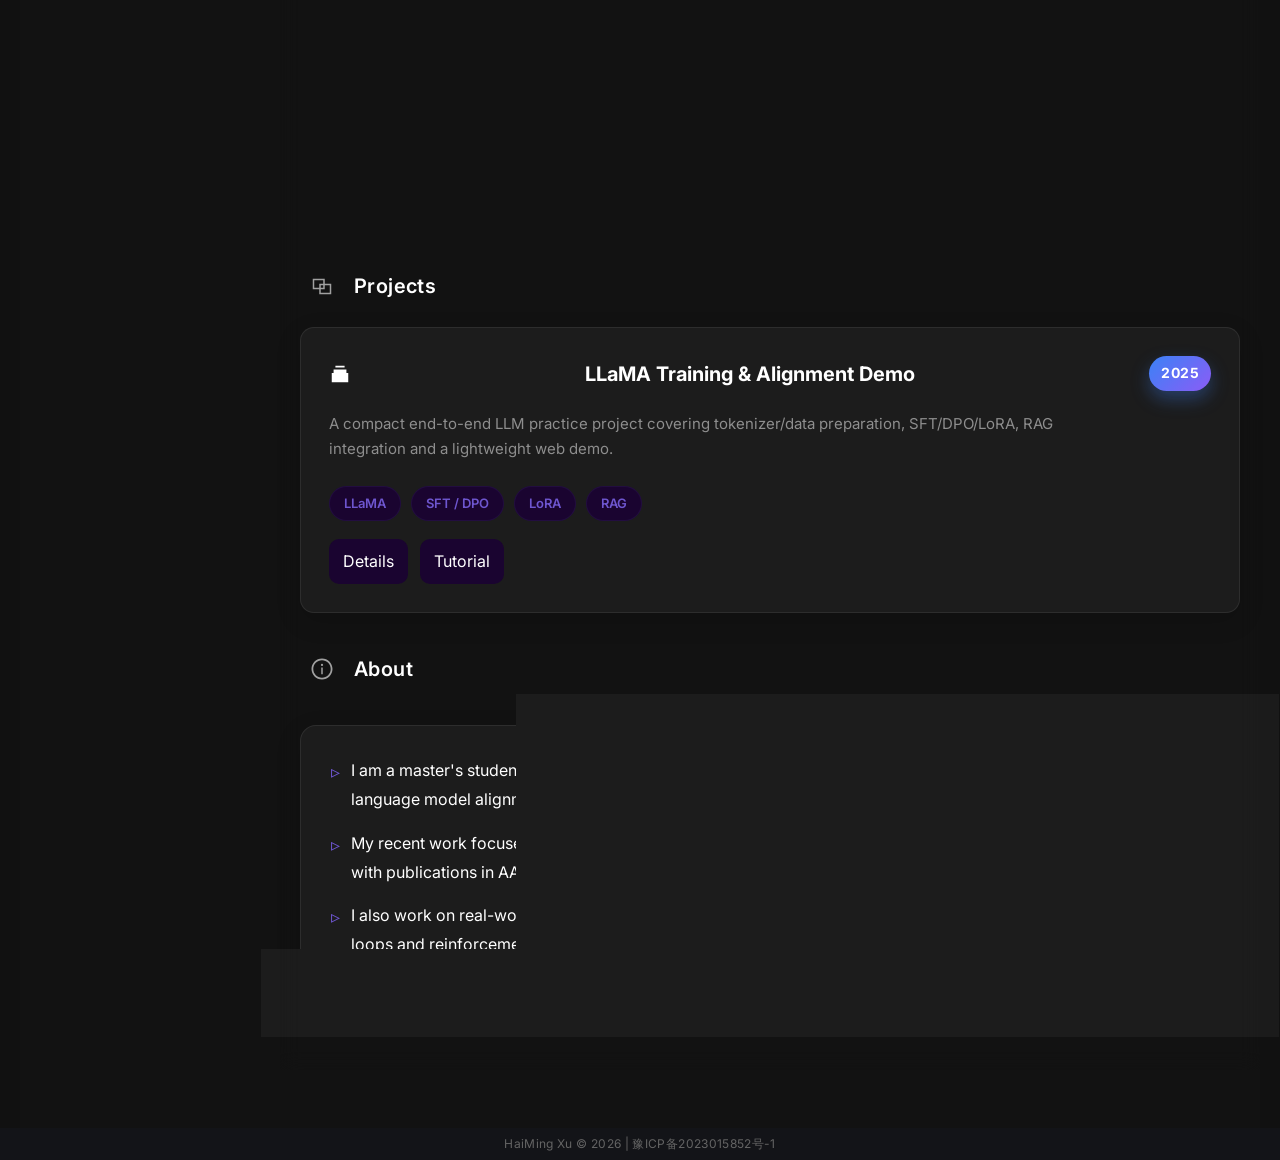
==== commit 7cf98dbc: "Update profile summary in index.html" ====
--- a/index.html
+++ b/index.html
@@ -40,7 +40,7 @@
 				<div class="profile-title">AI Researcher</div>
 				
 				<div class="profile-summary">
-					<p>Multi-modal Learning · Graph Neural Networks · LLM Alignment</p>
+					<p>Multi-modal Learning · AGENT · LLM Alignment</p>
 				</div>
 				
 				<div class="profile-contact">
